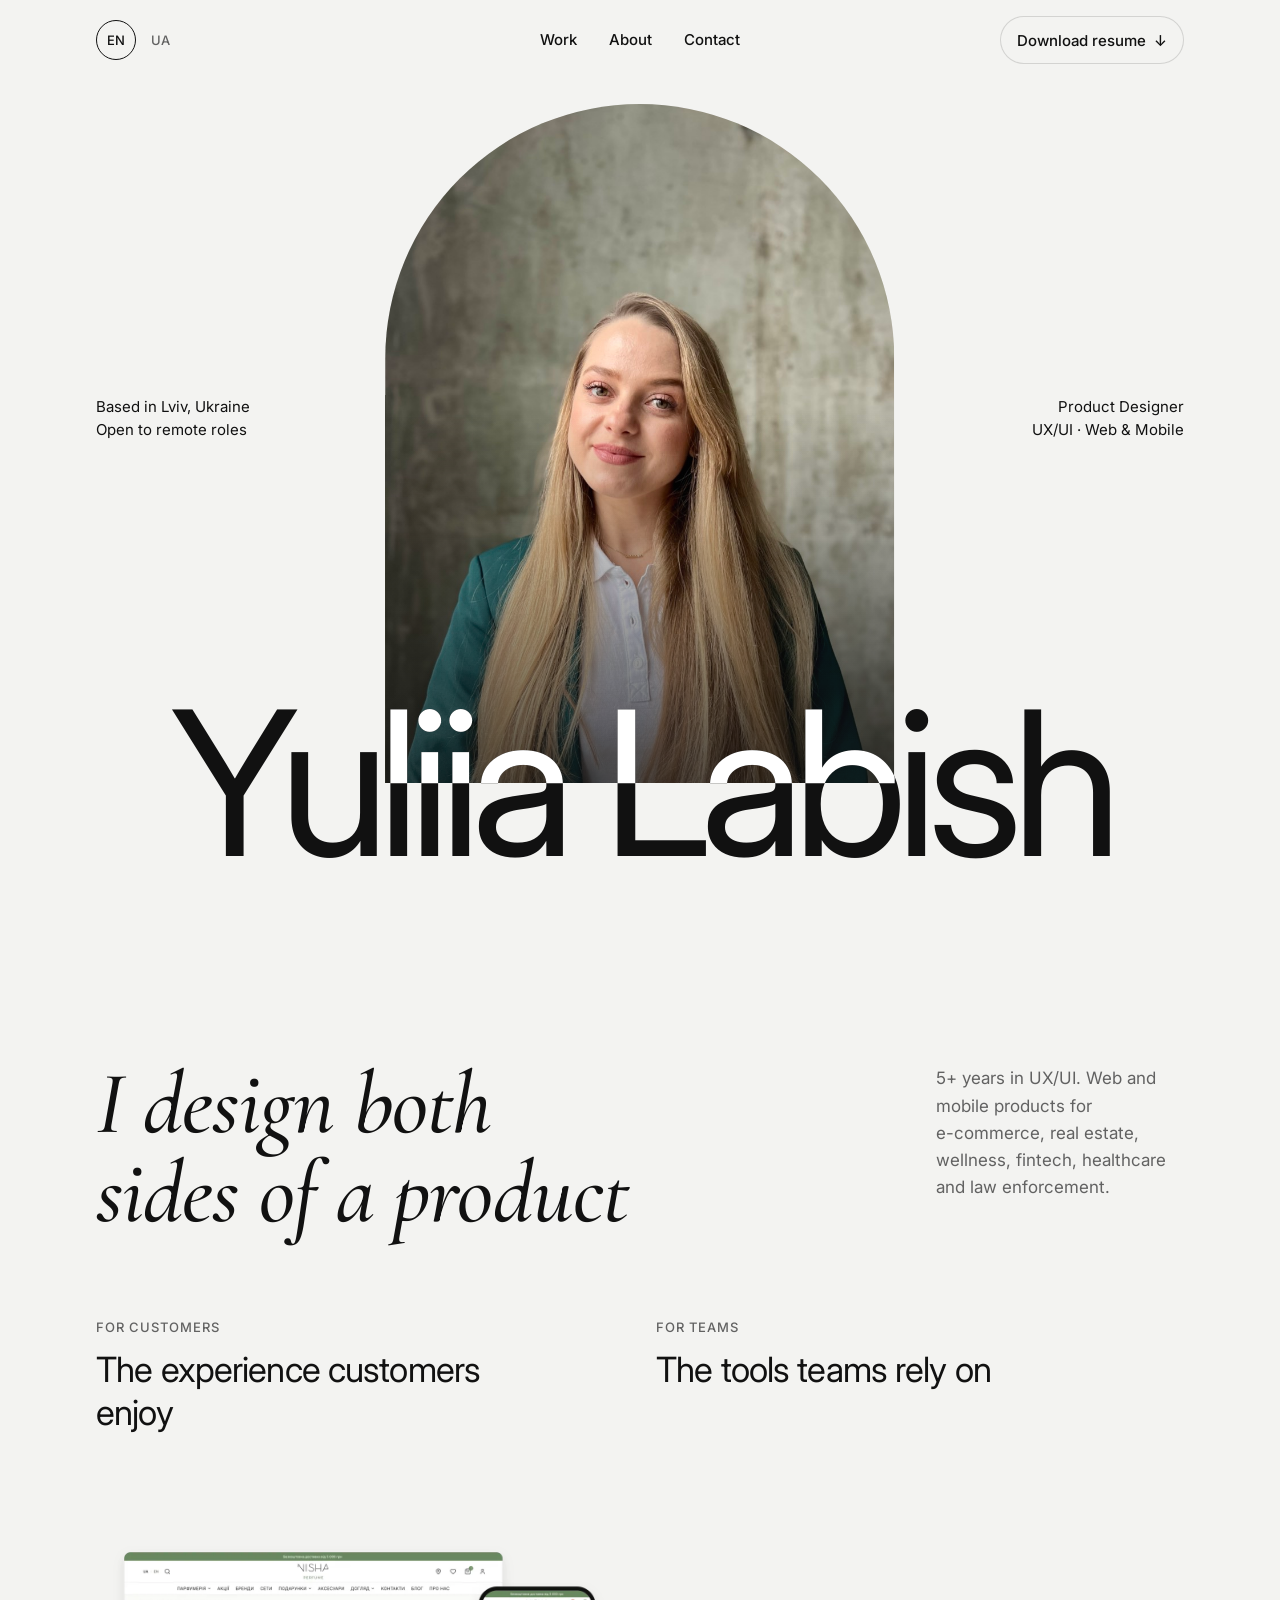
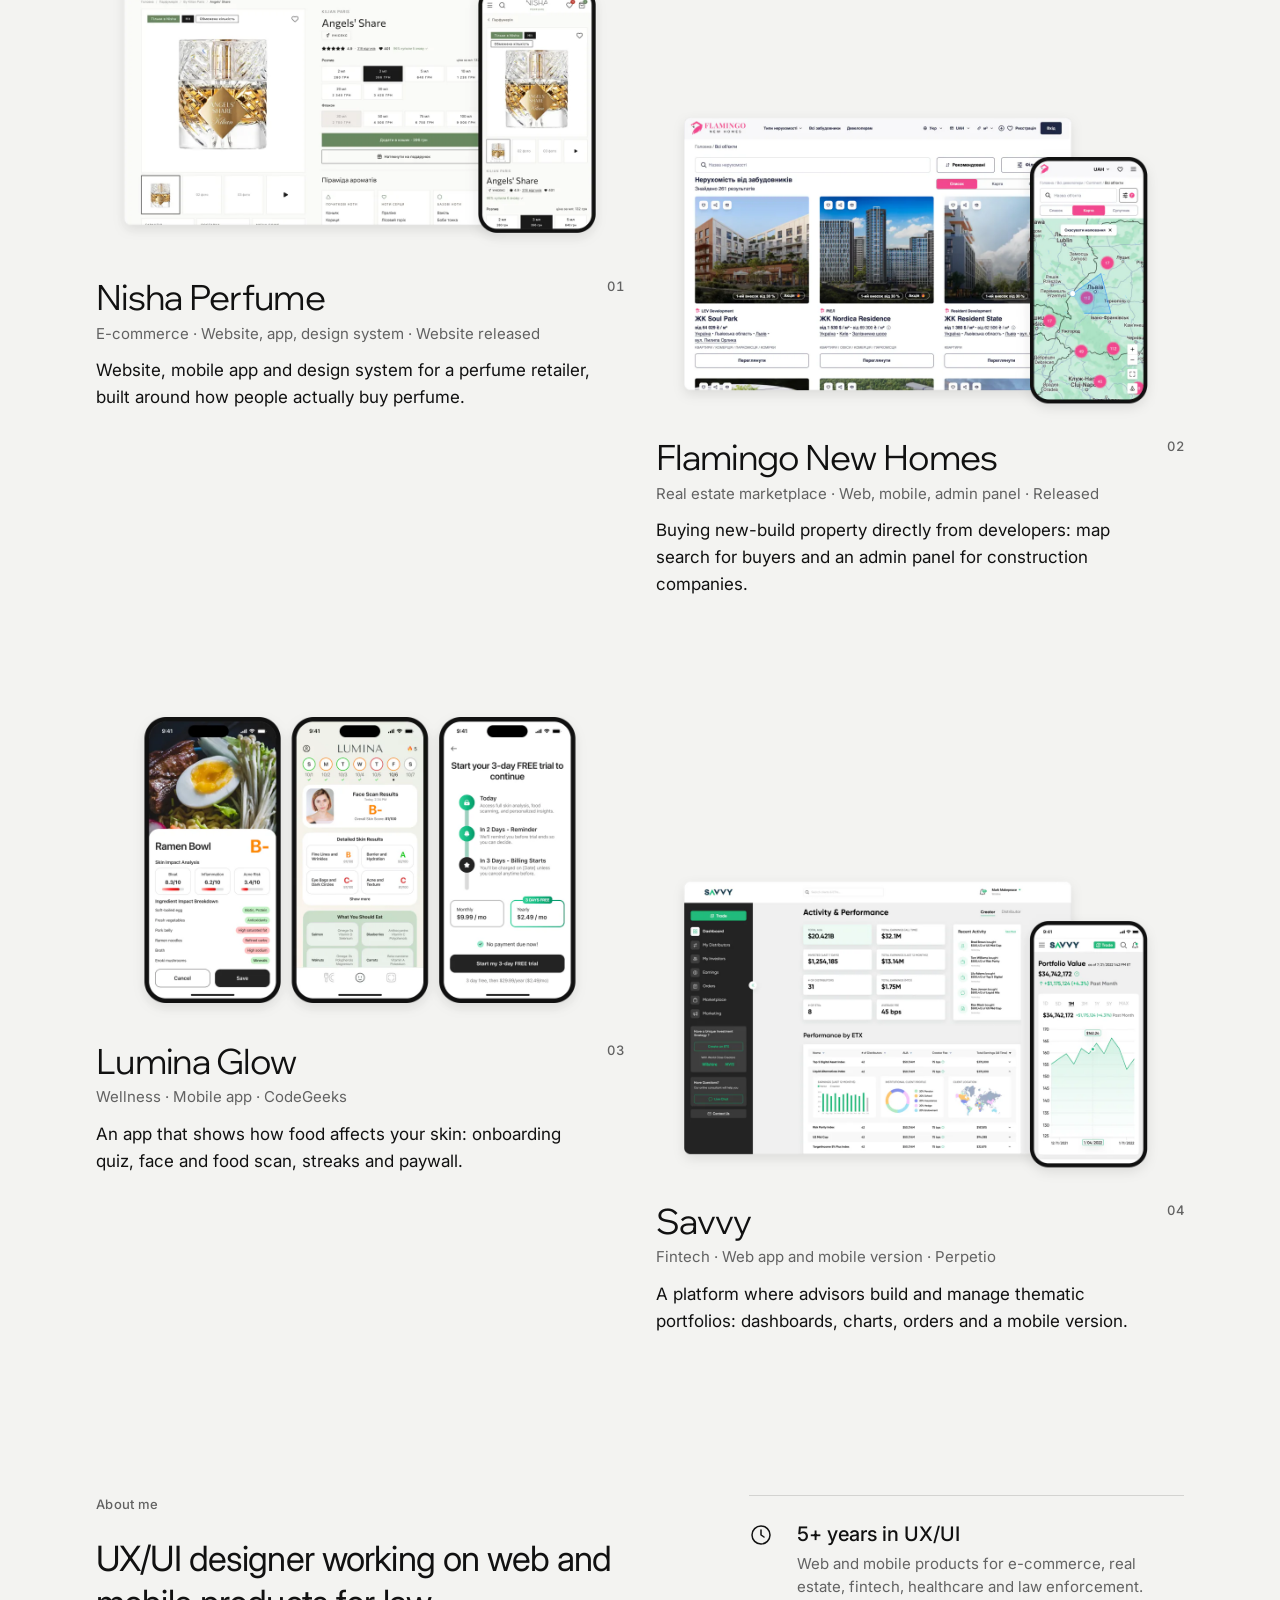
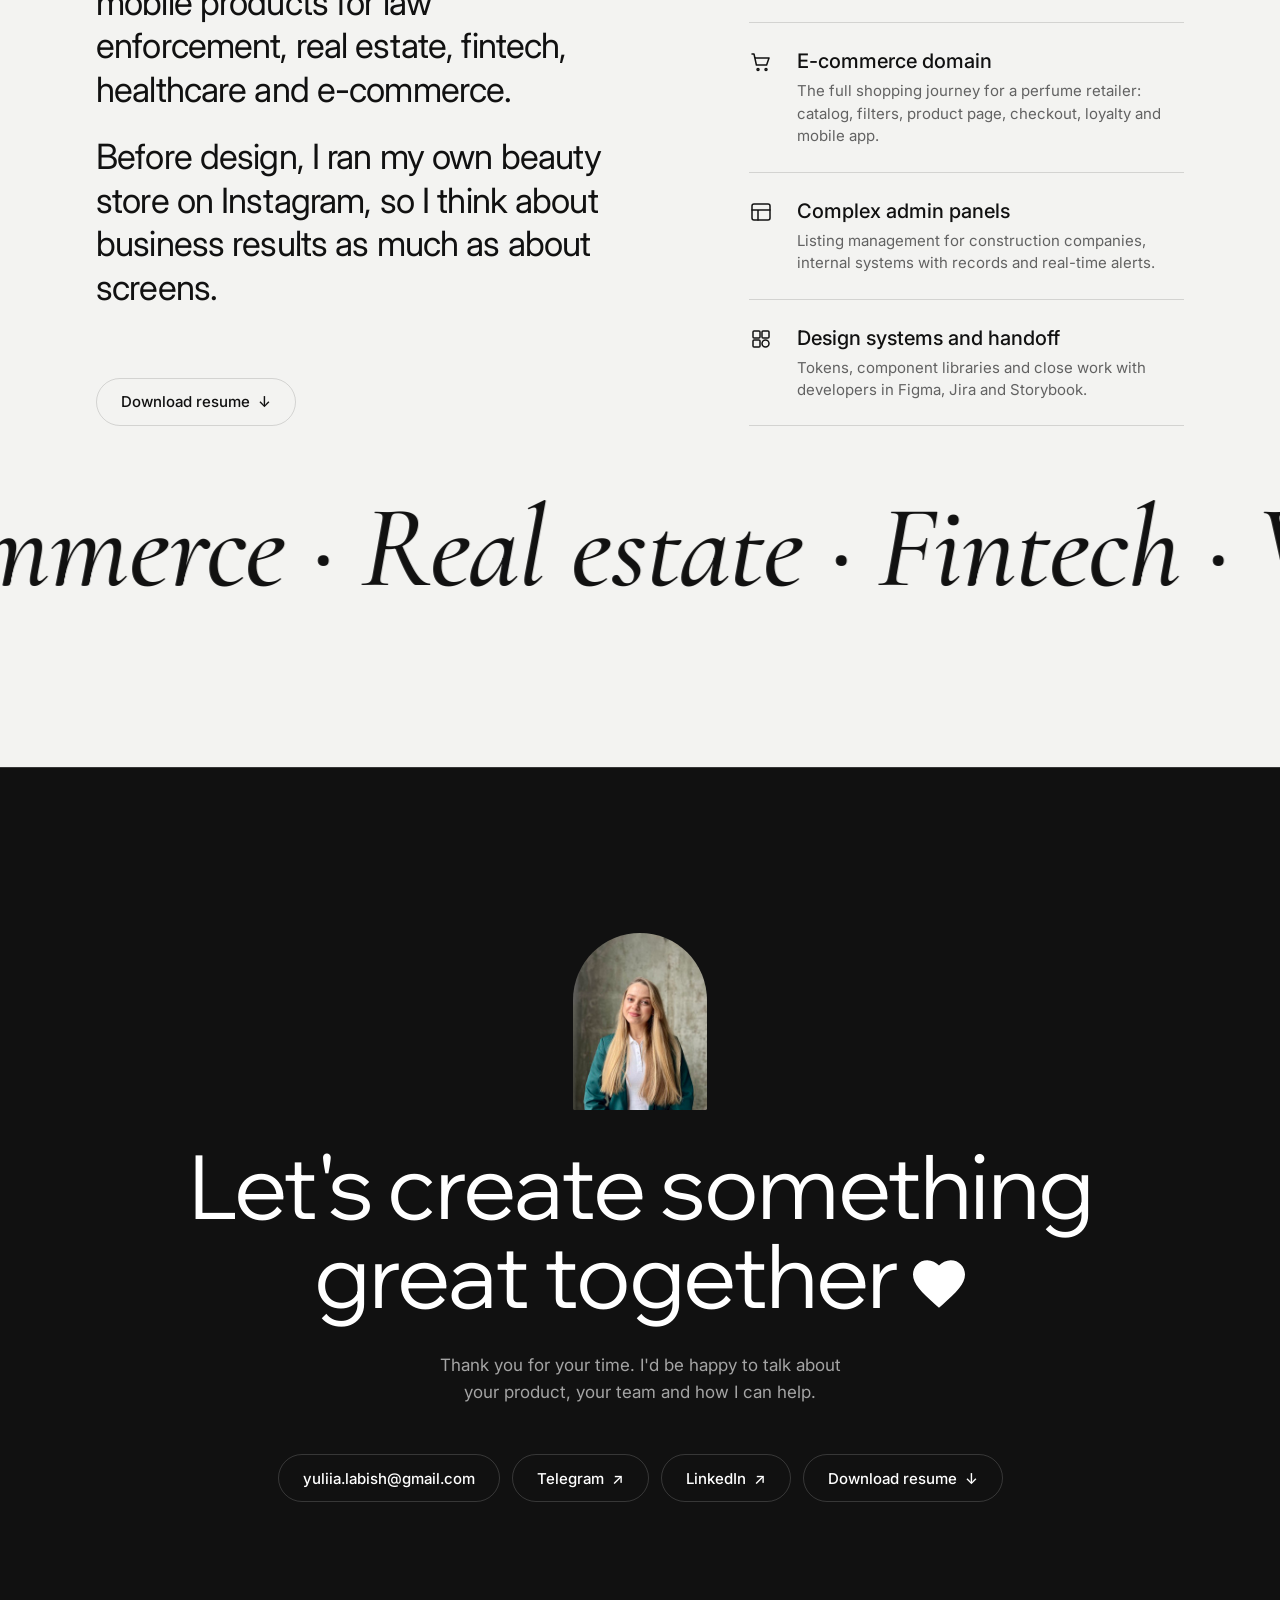
==== index.html @ ba29f900 "Portfolio site: home, four case studies, EN and UA Static HTML, CSS and a little JavaScript. Heading" ====
<!doctype html>
<html lang="en">
<head>
  <meta charset="utf-8">
  <meta name="viewport" content="width=device-width, initial-scale=1">
  <title>Yuliia Labish · Product Designer (UX/UI)</title>
  <meta name="description" content="Yuliia Labish, Product Designer (UX/UI) from Lviv. Web and mobile products: e-commerce, real estate, wellness and fintech.">
  <link rel="canonical" href="https://yuliia-labish.github.io/">
  <link rel="alternate" hreflang="en" href="https://yuliia-labish.github.io/">
  <link rel="alternate" hreflang="uk" href="https://yuliia-labish.github.io/uk/">
  <link rel="alternate" hreflang="x-default" href="https://yuliia-labish.github.io/">
  <script>
    document.documentElement.classList.add('js');
    // the loading screen plays only on the first visit; later pages and language switches open at once
    try { if (sessionStorage.getItem('yl-instant') || sessionStorage.getItem('yl-loaded')) document.documentElement.classList.add('no-curtain'); } catch (e) {}
    // phones: no loading screen at all, the page shows straight away
    if (window.innerWidth < 768) document.documentElement.classList.add('no-curtain');
    // safety net: never leave the loader on screen
    setTimeout(function () {
      var c = document.querySelector('.curtain'); if (c) c.classList.add('is-up');
      document.querySelectorAll('img').forEach(function (i) { if (i.naturalWidth) i.classList.add('is-loaded'); });
    }, 4000);
  </script>
  <link rel="icon" href="assets/img/brand/favicon-32.png" sizes="32x32" type="image/png">
  <link rel="apple-touch-icon" href="assets/img/brand/apple-touch-icon.png">
  <!-- link preview in messengers and LinkedIn: full https:// addresses -->
  <meta property="og:type" content="website">
  <meta property="og:locale" content="en_US">
  <meta property="og:title" content="Yuliia Labish · Product Designer (UX/UI)">
  <meta property="og:description" content="Yuliia Labish, Product Designer (UX/UI) from Lviv. Web and mobile products: e-commerce, real estate, wellness and fintech.">
  <meta property="og:url" content="https://yuliia-labish.github.io/">
  <meta property="og:image" content="https://yuliia-labish.github.io/assets/img/brand/og-image.jpg">
  <meta property="og:image:width" content="1200">
  <meta property="og:image:height" content="630">
  <meta property="og:image:alt" content="Yuliia Labish, Product Designer · UX/UI · Web &amp; Mobile">
  <meta name="twitter:card" content="summary_large_image">
  <link rel="preload" as="image" href="assets/img/photo/yuliia-labish.jpg" fetchpriority="high">
  <link rel="preconnect" href="https://fonts.googleapis.com">
  <link rel="preconnect" href="https://fonts.gstatic.com" crossorigin>
  <link href="https://fonts.googleapis.com/css2?family=Cormorant+Garamond:ital,wght@1,500&family=Inter:wght@400;500;600&family=Wix+Madefor+Display:wght@400&display=swap" rel="stylesheet">
  <link rel="stylesheet" href="assets/css/style.css">
</head>
<body>
  <div class="curtain" aria-hidden="true">
    <div class="curtain__inner"><span>Yuliia Labish</span><span class="curtain__count">0</span></div>
  </div>

  <a class="skip-link" href="#main">Skip to content</a>

  <header class="site-header">
    <div class="container site-header__inner">
      <button class="menu-toggle" type="button" aria-expanded="false" aria-controls="site-nav" data-open="Menu" data-close="Close">
        <span class="menu-toggle__dot" aria-hidden="true"></span><span class="menu-toggle__label">Menu</span>
      </button>
      <nav class="nav" id="site-nav" aria-label="Main">
        <div class="lang" aria-label="Language">
          <span aria-current="true">EN</span>
          <a href="uk/index.html" hreflang="uk" lang="uk" aria-label="Українська версія">UA</a>
        </div>
        <ul class="nav__list">
          <li><a href="#work">Work</a></li>
          <li><a href="#about">About</a></li>
          <li><a href="#contact">Contact</a></li>
        </ul>
      </nav>
      <a class="btn btn--small header-cv" href="assets/files/yuliia-labish-cv-en.pdf" download aria-label="Download resume (PDF)"><span class="header-cv__full">Download resume</span><span class="header-cv__short" aria-hidden="true">CV</span><span class="header-cv__arrow" aria-hidden="true">↓</span></a>
    </div>
  </header>

  <main id="main">
    <section class="hero" aria-labelledby="hero-title">
      <h1 class="visually-hidden" id="hero-title">Yuliia Labish, Product Designer (UX/UI)</h1>

      <div class="hero__photo">
        <img src="assets/img/photo/yuliia-labish.jpg" width="1000" height="1333" alt="Portrait of Yuliia Labish in a green blazer against a concrete wall." fetchpriority="high">
      </div>

      <div class="hero__meta">
        <p class="hero__loc">Based in Lviv, Ukraine<br>Open to remote roles</p>
        <p class="hero__role">Product Designer<br>UX/UI · Web &amp; Mobile</p>
      </div>

      <p class="hero__name" aria-hidden="true"><span>Yuliia</span> <span>Labish</span><span class="hero__name-light"><span>Yuliia</span> <span>Labish</span></span></p>
    </section>

    <section class="statement" aria-labelledby="statement-title" data-apart>
      <div class="container">
        <div class="grid statement__top">
          <h2 class="statement__title" id="statement-title">I design both sides of a product</h2>
          <p class="statement__side">5+ years in UX/UI. Web and mobile products for <span class="nowrap">e-commerce</span>, real estate, wellness, fintech, healthcare and law enforcement.</p>
        </div>
        <div class="grid statement__pair">
          <div class="statement__half statement__half--l"><p class="statement__tag">For customers</p><p class="statement__phrase">The experience customers enjoy</p></div>
          <div class="statement__half statement__half--r"><p class="statement__tag">For teams</p><p class="statement__phrase">The tools teams rely on</p></div>
        </div>
      </div>
    </section>

    <section class="work" id="work" aria-labelledby="work-title">
      <div class="container">
        <h2 class="visually-hidden" id="work-title">Selected work</h2>

        <ul class="cards">
          <li class="card">
            <div class="card__media reveal-img">
              <picture><source media="(max-width: 767px)" srcset="assets/img/cases/nisha-perfume-m.webp 1200w, assets/img/cases/nisha-perfume-m-2x.webp 2400w" sizes="100vw" width="1200" height="1000"><img src="assets/img/cases/nisha-perfume.webp" srcset="assets/img/cases/nisha-perfume.webp 1200w, assets/img/cases/nisha-perfume-2x.webp 2400w" sizes="(min-width: 768px) 50vw, 100vw" width="1200" height="750" alt="Nisha Perfume product page for Angels' Share on desktop and mobile: volume options from 2 ml, rating and add-to-cart." loading="lazy"></picture>
            </div>
            <div class="card__body reveal-up">
              <h3 class="card__title"><a href="cases/nisha-perfume.html">Nisha Perfume</a></h3>
              <span class="card__index" aria-hidden="true">01</span>
              <p class="card__type"><span class="nowrap">E-commerce</span> · Website, app, design system · Website released</p>
              <p class="card__text">Website, mobile app and design system for a perfume retailer, built around how people actually buy perfume.</p>
            </div>
          </li>

          <li class="card">
            <div class="card__media reveal-img">
              <picture><source media="(max-width: 767px)" srcset="assets/img/cases/flamingo-new-homes-m.webp 1200w, assets/img/cases/flamingo-new-homes-m-2x.webp 2400w" sizes="100vw" width="1200" height="1000"><img src="assets/img/cases/flamingo-new-homes.webp" srcset="assets/img/cases/flamingo-new-homes.webp 1200w, assets/img/cases/flamingo-new-homes-2x.webp 2400w" sizes="(min-width: 768px) 50vw, 100vw" width="1200" height="750" alt="Flamingo New Homes on desktop and mobile: the live catalog with complexes Soul Park, Nordica Residence and Resident State, and a map on a phone with a search area drawn around Lviv." loading="lazy"></picture>
            </div>
            <div class="card__body reveal-up">
              <h3 class="card__title"><a href="cases/flamingo-new-homes.html">Flamingo New Homes</a></h3>
              <span class="card__index" aria-hidden="true">02</span>
              <p class="card__type">Real estate marketplace · Web, mobile, admin panel · Released</p>
              <p class="card__text">Buying new-build property directly from developers: map search for buyers and an admin panel for construction companies.</p>
            </div>
          </li>

          <li class="card">
            <div class="card__media reveal-img">
              <picture><source media="(max-width: 767px)" srcset="assets/img/cases/lumina-glow-m.webp 1200w, assets/img/cases/lumina-glow-m-2x.webp 2400w" sizes="100vw" width="1200" height="1000"><img src="assets/img/cases/lumina-glow.webp" srcset="assets/img/cases/lumina-glow.webp 1200w, assets/img/cases/lumina-glow-2x.webp 2400w" sizes="(min-width: 768px) 50vw, 100vw" width="1200" height="750" alt="Lumina Glow on three phones: a ramen bowl scan with a B- grade, the skin dashboard with face scan results, and the 3-day free trial paywall." loading="lazy"></picture>
            </div>
            <div class="card__body reveal-up">
              <h3 class="card__title"><a href="cases/lumina-glow.html">Lumina Glow</a></h3>
              <span class="card__index" aria-hidden="true">03</span>
              <p class="card__type">Wellness · Mobile app · CodeGeeks</p>
              <p class="card__text">An app that shows how food affects your skin: onboarding quiz, face and food scan, streaks and paywall.</p>
            </div>
          </li>

          <li class="card">
            <div class="card__media reveal-img">
              <picture><source media="(max-width: 767px)" srcset="assets/img/cases/savvy-m.webp 1200w, assets/img/cases/savvy-m-2x.webp 2400w" sizes="100vw" width="1200" height="1000"><img src="assets/img/cases/savvy.webp" srcset="assets/img/cases/savvy.webp 1200w, assets/img/cases/savvy-2x.webp 2400w" sizes="(min-width: 768px) 50vw, 100vw" width="1200" height="750" alt="Savvy on a desktop screen and a phone: the creator dashboard with earnings, recent trades and performance by ETX, and a mobile dashboard." loading="lazy"></picture>
            </div>
            <div class="card__body reveal-up">
              <h3 class="card__title"><a href="cases/savvy.html">Savvy</a></h3>
              <span class="card__index" aria-hidden="true">04</span>
              <p class="card__type">Fintech · Web app and mobile version · Perpetio</p>
              <p class="card__text">A platform where advisors build and manage thematic portfolios: dashboards, charts, orders and a mobile version.</p>
            </div>
          </li>
        </ul>
      </div>
    </section>

    <section class="about" id="about" aria-labelledby="about-title">
      <div class="container grid about__grid">
        <div class="about__intro reveal-up">
          <h2 class="label" id="about-title">About me</h2>
          <div class="about__text">
            <p class="about__lead">UX/UI designer working on web and mobile products for law enforcement, real estate, fintech, healthcare and <span class="nowrap">e-commerce</span>.</p>
            <p class="about__lead">Before design, I ran my own beauty store on Instagram, so I think about business results as much as about screens.</p>
          </div>
          <div class="about__actions"><a class="btn" href="assets/files/yuliia-labish-cv-en.pdf" download>Download resume<span aria-hidden="true">↓</span></a></div>
        </div>
        <ul class="strengths" data-list>
          <li><strong>5+ years in UX/UI</strong><span>Web and mobile products for <span class="nowrap">e-commerce</span>, real estate, fintech, healthcare and law enforcement.</span></li>
          <li><strong><span class="nowrap">E-commerce</span> domain</strong><span>The full shopping journey for a perfume retailer: catalog, filters, product page, checkout, loyalty and mobile app.</span></li>
          <li><strong>Complex admin panels</strong><span>Listing management for construction companies, internal systems with records and real-time alerts.</span></li>
          <li><strong>Design systems and handoff</strong><span>Tokens, component libraries and close work with developers in Figma, Jira and Storybook.</span></li>
        </ul>
      </div>
    </section>

    <div class="ticker" aria-hidden="true">
      <div class="marquee" data-marquee="0.8">
        <span class="marquee__item">E-commerce · Real estate · Fintech · Wellness · Healthcare · Law enforcement · Social apps ·</span>
      </div>
    </div>
  </main>

  <footer class="site-footer" id="contact">
    <div class="container">
      <div class="footer__head">
        <img class="footer__avatar" src="assets/img/photo/yuliia-labish-avatar.jpg" width="144" height="192" alt="" loading="lazy">
        <h2 class="footer__title">Let's create something <span class="footer__pair">great <span class="nowrap">together <span class="footer__heart" aria-hidden="true"></span></span></span></h2>
      </div>
      <p class="footer__note">Thank you for your time. I'd be happy to talk about your product, your team and how I can help.</p>
      <ul class="contacts">
        <li><a class="btn btn--dark" href="mailto:yuliia.labish@gmail.com">yuliia.labish@gmail.com</a></li>
        <li><a class="btn btn--dark" href="https://t.me/yulia_labish" target="_blank" rel="noopener">Telegram<span aria-hidden="true">↗</span></a></li>
        <li><a class="btn btn--dark" href="https://www.linkedin.com/in/yuliia-labish" target="_blank" rel="noopener">LinkedIn<span aria-hidden="true">↗</span></a></li>
        <li><a class="btn btn--dark" href="assets/files/yuliia-labish-cv-en.pdf" download>Download resume<span aria-hidden="true">↓</span></a></li>
      </ul>
    </div>
  </footer>

  <a class="float-cta" href="#contact">Get in touch</a>
  <div class="cursor" aria-hidden="true">View</div>

  <script src="assets/js/main.js" defer></script>
</body>
</html>
---- assets/css/style.css ----
/* ==========================================================
   Yuliia Labish — portfolio
   Every value comes from the tokens below (see design-system.md).
   Mobile first. Breakpoints: 768px (tablet), 1100px (desktop).
   Motion is progressive: without JS or with reduced motion
   everything is visible and static.
   ========================================================== */

:root {
  /* color */
  --bg: #f3f3f1;
  --surface: #e9e8e4;
  --text: #111111;
  --text-muted: #626262;
  --accent: #000000;
  --accent-contrast: #ffffff;
  --line: rgba(17, 17, 17, 0.14);
  --dark: #111111; /* the same black as the text: two blacks in the palette, #000 accent and #111 */
  --dark-muted: rgba(255, 255, 255, 0.62);
  --dark-line: rgba(255, 255, 255, 0.16);
  /* soft iridescent colors for the one-time shimmer on the footer headline only */
  --iris-pink: #ff7ab3;
  --iris-violet: #a17dff;
  --iris-blue: #66b8ff;
  --iris-mint: #62ecc2;
  --iris-sun: #ffd96b;

  /* spacing, 8 pt scale */
  --space-1: 4px;
  --space-2: 8px;
  --space-3: 12px;
  --space-4: 16px;
  --space-5: 24px;
  --space-6: 32px;
  --space-7: 48px;
  --space-8: 64px;
  --space-9: 96px;
  --space-10: 128px;
  --space-11: 160px;

  /* grid */
  --cols: 4;
  --margin: 20px;            /* the one exception to the 8 pt scale */
  --gutter: var(--space-4);
  --page-max: 1440px;
  --section: var(--space-9);

  /* type: Inter; fluid sizes interpolate between 375px and 1440px */
  --font: 'Inter', system-ui, -apple-system, 'Segoe UI', sans-serif;
  --font-accent: 'Cormorant Garamond', Georgia, serif; /* italic accent: the intro headline and the running line */
  --font-heading: 'Wix Madefor Display', var(--font); /* headings: even Latin and Cyrillic in one style; text stays Inter */
  --heading-weight: 400;
  --heading-tracking: -0.02em;
  --name-weight: 400;           /* the big name in the intro is set in Inter in both languages, like a logo */
  --name-tracking: -0.055em;
  --text-display: min(calc((100vw - var(--margin) * 2) / 5.4), 318px); /* "Yuliia Labish" in Inter is about 5.3em wide: the name fills the width between the margins */
  --text-display-stack: 31.8vw; /* the name on two lines on phones */
  --text-h1: clamp(48px, 31.1px + 4.507vw, 96px);
  --text-ticker: clamp(56px, 30.65px + 6.761vw, 128px);
  --text-h2: clamp(32px, 20.73px + 3.005vw, 64px);
  --text-h3: clamp(28px, 25.18px + 0.751vw, 36px);
  --text-h4: 24px;
  --text-body-l: 20px;
  --text-body: 17px;
  --text-small: 15px;
  --text-caption: 13px;

  /* sizes */
  --size-control: 40px;
  --size-tap: 48px;
  --size-cursor: 96px;
  --size-photo: 640px;
  --photo-share: 40vw;  /* the intro photo's share of the screen width from 768 px (44vw on desktop) */
  --header-h: calc(var(--size-tap) + var(--space-4) * 2);

  /* shape */
  --border: 1px;
  --focus: 2px;
  --radius-s: 4px;
  --radius-m: 24px;
  --radius-pill: 999px;
  --radius-round: 50%;
  --shadow-float: 0 var(--space-3) var(--space-6) rgba(0, 0, 0, 0.22);

  /* motion */
  --dur-fast: 200ms;
  --dur-base: 400ms;
  --dur-slow: 800ms;
  --dur-slower: 1200ms;
  --dur-loop: 6000ms;
  --stagger: 60ms;
  --ease: cubic-bezier(0.76, 0, 0.24, 1);
  --ease-out: cubic-bezier(0.22, 1, 0.36, 1);
}

@media (min-width: 768px) {
  :root {
    --cols: 8;
    --margin: var(--space-7);
    --gutter: var(--space-5);
    --section: var(--space-10);
  }
}
@media (min-width: 1100px) {
  :root {
    --cols: 12;
    --margin: var(--space-9);
    --gutter: var(--space-6);
    --photo-share: 44vw;
    --section: var(--space-11);
  }
}

/* ---------- Base ---------- */

*, *::before, *::after { box-sizing: border-box; }

html { -webkit-text-size-adjust: 100%; }
/* menu links like "Contacts" glide to their section */
@media (prefers-reduced-motion: no-preference) {
  html { scroll-behavior: smooth; }
}

body {
  margin: 0;
  background: var(--bg);
  color: var(--text);
  font-family: var(--font);
  font-size: var(--text-body);
  line-height: 1.6;
  -webkit-font-smoothing: antialiased;
  overflow-x: hidden;
}

img { display: block; max-width: 100%; height: auto; }
/* images stay invisible until loaded (main.js adds .is-loaded); the gray surface shows meanwhile */
.js img { opacity: 0; transition: opacity var(--dur-base) ease; }
.js img.is-loaded { opacity: 1; }
a { color: inherit; }
h1, h2, h3, p { margin: 0; }
h1, h2, h3 { font-weight: 500; }
/* headings in Wix Madefor Display; the small caption headings (.label) and the italic intro line keep their own fonts */
:is(h1, h2, h3):not(.label, .statement__title), .nav__list a, .next-card__name {
  font-family: var(--font-heading);
  font-weight: var(--heading-weight);
  letter-spacing: var(--heading-tracking);
}
/* the big name in the intro is a logo: Inter in both languages */
.hero__name {
  font-family: var(--font);
  font-weight: var(--name-weight);
  letter-spacing: var(--name-tracking);
}

:focus-visible {
  outline: var(--focus) solid var(--accent);
  outline-offset: var(--space-1);
  border-radius: var(--radius-s);
}

.container {
  width: 100%;
  max-width: var(--page-max);
  margin: 0 auto;
  padding: 0 var(--margin);
}

/* 4 / 8 / 12 column grid */
.grid {
  display: grid;
  grid-template-columns: repeat(var(--cols), minmax(0, 1fr));
  column-gap: var(--gutter);
}
.grid > * { grid-column: 1 / -1; }

/* hyphenated terms (e-commerce) never break at the hyphen */
.nowrap { white-space: nowrap; }

.visually-hidden {
  position: absolute !important;
  width: 1px; height: 1px;
  overflow: hidden;
  clip: rect(0 0 0 0);
  white-space: nowrap;
}

.skip-link {
  position: fixed;
  left: var(--margin);
  top: calc(var(--space-9) * -1);
  z-index: 200;
  padding: var(--space-3) var(--space-5);
  background: var(--accent);
  color: var(--accent-contrast);
  border-radius: var(--radius-pill);
  text-decoration: none;
}
.skip-link:focus { top: var(--space-3); }

.label {
  font-size: var(--text-caption);
  line-height: 1.4;
  letter-spacing: 0.02em;
  font-weight: 500;
  color: var(--text-muted);
}

/* ---------- Loader + page curtain ---------- */

.curtain {
  position: fixed;
  inset: 0;
  z-index: 150;
  display: none;
  align-items: center;
  justify-content: center;
  background: var(--dark);
  color: var(--accent-contrast);
  pointer-events: none;
}
/* curved bottom edge while it slides away */
.curtain::after {
  content: "";
  position: absolute;
  left: -10%;
  right: -10%;
  top: 100%;
  height: 22vh;
  background: var(--dark);
  border-radius: 0 0 var(--radius-round) var(--radius-round);
}
.js .curtain { display: flex; }
.curtain.is-up { transform: translateY(-122%); transition: transform var(--dur-slow) var(--ease); }
.curtain.is-skip,
.no-curtain .curtain { display: none; }

/* thin loading bar: shows only when the next page is slow to open */
.load-bar {
  position: fixed;
  top: 0;
  left: 0;
  right: 0;
  z-index: 160;
  height: calc(var(--border) * 2);
  overflow: hidden;
  opacity: 0;
  pointer-events: none;
  transition: opacity var(--dur-fast) ease;
}
.load-bar::before {
  content: "";
  position: absolute;
  inset: 0;
  width: 40%;
  background: var(--accent);
  transform: translateX(-100%);
}
.load-bar.is-on { opacity: 1; }
.load-bar.is-on::before { animation: load-bar calc(var(--dur-slower) * 1) var(--ease) infinite; }
@keyframes load-bar {
  from { transform: translateX(-100%); }
  to { transform: translateX(250%); }
}
@media (prefers-reduced-motion: reduce) {
  .load-bar::before { width: 100%; transform: none; opacity: 0.4; }
}

.curtain__inner {
  display: flex;
  align-items: baseline;
  gap: var(--space-4);
  font-size: var(--text-h3);
  font-weight: 500;
  letter-spacing: -0.025em;
}
.curtain__count {
  min-width: 3ch;
  font-variant-numeric: tabular-nums;
  color: var(--dark-muted);
}

/* ---------- Buttons ---------- */

.btn {
  position: relative;
  display: inline-flex;
  align-items: center;
  justify-content: center;
  gap: var(--space-2);
  min-height: var(--size-tap);
  padding: 0 var(--space-5);
  border: var(--border) solid var(--line);
  border-radius: var(--radius-pill);
  font: inherit;
  font-size: var(--text-small);
  font-weight: 500;
  line-height: 1;
  text-decoration: none;
  white-space: nowrap;
  overflow: hidden;
  isolation: isolate;
  transition: color var(--dur-base) var(--ease), border-color var(--dur-base) var(--ease);
}
.btn::before {
  content: "";
  position: absolute;
  inset: 0;
  z-index: -1;
  border-radius: var(--radius-pill);
  background: var(--accent);
  transform: translateY(101%);
  transition: transform var(--dur-base) var(--ease);
}
.btn:hover { color: var(--accent-contrast); border-color: var(--accent); }
.btn:hover::before { transform: translateY(0); }
.btn--small { padding: 0 var(--space-4); }
.btn--dark { border-color: var(--dark-line); color: var(--accent-contrast); }
.btn--dark::before { background: var(--accent-contrast); }
.btn--dark:hover { color: var(--accent); border-color: var(--accent-contrast); }

/* ---------- Header ---------- */

.site-header {
  position: absolute;
  top: 0; left: 0; right: 0;
  z-index: 60;
}
.site-header__inner {
  display: flex;
  align-items: center;
  gap: var(--space-2);
  min-height: var(--header-h);
}
/* resume CTA on the left; the name lives in the hero and the footer */
.header-cv { position: relative; z-index: 120; order: -1; margin-right: auto; background: var(--bg); }
.header-cv__short { display: none; }

.menu-toggle {
  position: relative;
  z-index: 120;
  order: 3;
  display: inline-flex;
  align-items: center;
  gap: var(--space-2);
  min-height: var(--size-tap);
  padding: 0 var(--space-5);
  border: 0;
  border-radius: var(--radius-pill);
  background: var(--accent);
  color: var(--accent-contrast);
  font: inherit;
  font-size: var(--text-small);
  font-weight: 500;
  line-height: 1;
  cursor: pointer;
}
.menu-toggle__dot {
  width: var(--space-2);
  height: var(--space-2);
  border-radius: var(--radius-round);
  background: currentColor;
  transition: transform var(--dur-base) var(--ease);
}
.menu-toggle[aria-expanded="true"] { background: var(--accent-contrast); color: var(--accent); }
.menu-toggle[aria-expanded="true"] .menu-toggle__dot { transform: scale(1.5); }

/* phone: full-screen dark menu */
.nav {
  position: fixed;
  inset: 0;
  z-index: 110;
  display: flex;
  flex-direction: column;
  justify-content: space-between;
  padding: var(--space-10) var(--margin) var(--space-7);
  background: var(--dark);
  color: var(--accent-contrast);
  visibility: hidden;
  clip-path: circle(0% at calc(100% - var(--space-8)) calc(var(--header-h) / 2));
  transition: clip-path var(--dur-slow) var(--ease), visibility 0s var(--dur-slow);
}
.nav.is-open {
  visibility: visible;
  clip-path: circle(150% at calc(100% - var(--space-8)) calc(var(--header-h) / 2));
  transition: clip-path var(--dur-slow) var(--ease);
}
/* phone menu: big links with room between them, so a finger hits the right one */
.nav__list { display: flex; flex-direction: column; gap: var(--space-4); list-style: none; margin: 0; padding: 0; }
.nav__list li { overflow: hidden; }
.nav__list a {
  display: block;
  padding: var(--space-2) 0;
  font-size: var(--text-h1);
  line-height: 1;
  text-decoration: none;
  transform: translateY(110%);
  transition: transform var(--dur-slow) var(--ease-out);
}
.nav.is-open .nav__list a { transform: none; }
.nav.is-open .nav__list li:nth-child(2) a { transition-delay: var(--stagger); }
.nav.is-open .nav__list li:nth-child(3) a { transition-delay: calc(var(--stagger) * 2); }
.nav.is-open .nav__list li:nth-child(4) a { transition-delay: calc(var(--stagger) * 3); }
.nav :focus-visible { outline-color: var(--accent-contrast); }

/* in the phone menu the languages sit at the bottom */
.lang { order: 2; display: flex; gap: var(--space-1); font-size: var(--text-small); font-weight: 500; }
.lang a, .lang span {
  display: inline-flex;
  align-items: center;
  justify-content: center;
  min-width: var(--size-tap);
  min-height: var(--size-tap);
  border-radius: var(--radius-pill);
  text-decoration: none;
}
.lang span { border: var(--border) solid currentColor; }
/* the inactive language is a palette gray, not a see-through tint (WCAG AA contrast) */
.lang a { color: var(--dark-muted); transition: color var(--dur-fast) ease; }
.lang a:hover { color: inherit; }

/* desktop: languages left, menu on the page's center axis, resume right.
   Equal 1fr side columns keep the menu centered whatever the side widths.
   Phones and tablets keep the Menu button: the Ukrainian links don't fit there. */
@media (min-width: 1100px) {
  .site-header__inner {
    display: grid;
    grid-template-columns: 1fr auto 1fr;
    align-items: center;
  }
  .menu-toggle { display: none; }
  .header-cv { grid-column: 3; grid-row: 1; justify-self: end; margin: 0; }
  .nav {
    position: static;
    grid-column: 1 / -1;
    grid-row: 1;
    display: grid;
    grid-template-columns: 1fr auto 1fr;
    align-items: center;
    padding: 0;
    background: none;
    color: inherit;
    visibility: visible;
    clip-path: none;
    transition: none;
  }
  .nav__list { grid-column: 2; flex-direction: row; gap: var(--space-6); }
  .nav__list li { overflow: visible; }
  .nav__list a {
    position: relative;
    display: inline-flex;
    align-items: center;
    min-height: var(--size-tap);
    padding: 0;
    font-family: var(--font); /* same as the "Download resume" button: Inter 500 */
    font-size: var(--text-small);
    font-weight: 500;
    line-height: 1.5;
    letter-spacing: 0;
    transform: none;
    transition: none;
  }
  /* dot under the hovered link */
  .nav__list a::after {
    content: "";
    position: absolute;
    left: 50%;
    bottom: var(--space-1);
    width: var(--space-1);
    height: var(--space-1);
    border-radius: var(--radius-round);
    background: currentColor;
    transform: translateX(-50%) scale(0);
    transition: transform var(--dur-base) var(--ease);
  }
  .nav__list a:hover::after, .nav__list a[aria-current="page"]::after { transform: translateX(-50%) scale(1.5); }
  .nav :focus-visible { outline-color: var(--accent); }
  .lang { grid-column: 1; grid-row: 1; justify-self: start; order: 0; font-size: var(--text-caption); }
  .lang a, .lang span { min-width: var(--size-control); min-height: var(--size-control); }
  .lang a { color: var(--text-muted); }
}

/* ---------- Hero ---------- */

/* phone: photo across the content width, the name overlapping its bottom, then location and role */
.hero {
  /* the bottom edge of the photo cuts the name at half the height of the capitals:
     the top half of the letters over the photo is white, the bottom half black.
     Inter: ascent 0.969em, descent 0.242em, capitals 0.727em → with line-height L the baseline is
     (L + 0.727) / 2 from the top of the line; half the capitals is 0.364em above it */
  --name-baseline-stack: calc(var(--text-display-stack) * 0.43);  /* L = 0.86, phones: from the top of the first line */
  --name-below-baseline: calc(var(--text-display) * 0.46);        /* L = 0.92, desktop: from the bottom of the line */
  position: relative;
  display: flex;
  flex-direction: column;
  justify-content: flex-end;
  padding: var(--space-9) 0 var(--space-5);
  overflow: hidden;
}

/* phones: the arch shrinks with the screen height, so buttons, photo, name and the
   "Based in" row always fit one screen. Height left for the photo = screen − top padding
   − meta row (gap + two lines) − bottom padding − the part of the name below the photo
   (two lines × 0.86 minus the 0.43em of the first line that overlaps the photo ≈ 1.29em); width = height × 3/4 */
.hero__photo {
  position: relative;
  width: min(
    100% - var(--margin) * 2,
    var(--size-photo),
    (100vh - var(--space-9) - var(--space-5) * 2 - var(--text-small) * 3 - var(--text-display-stack) * 1.29) * 0.75
  );
  width: min(
    100% - var(--margin) * 2,
    var(--size-photo),
    (100svh - var(--space-9) - var(--space-5) * 2 - var(--text-small) * 3 - var(--text-display-stack) * 1.29) * 0.75
  );
  margin: 0 auto;
  aspect-ratio: 3 / 4;
  overflow: hidden;
  border-radius: var(--radius-pill) var(--radius-pill) 0 0; /* arch with a straight bottom: the name changes colour along a crisp line */
  background: var(--surface);
}
/* a soft shade at the bottom of the arch, where the white letters of the name sit */
.hero__photo::after {
  content: "";
  position: absolute;
  inset: 0;
  background: linear-gradient(to bottom, transparent 45%, color-mix(in srgb, var(--dark) 72%, transparent));
  pointer-events: none;
}
.hero__photo img {
  width: 100%;
  height: 112%;
  object-fit: cover;
  object-position: 50% 30%;
  will-change: transform;
}

.hero__name {
  position: relative;
  z-index: 1;
  order: 2;
  margin-top: calc(var(--name-baseline-stack) * -1); /* the photo edge runs through the middle of the first name */
  padding: 0 var(--margin);
  font-size: var(--text-display-stack);
  line-height: 0.86;
  text-align: center;
  white-space: nowrap;
  user-select: none;
}
/* phones: first and last name on their own lines, so the name can be much bigger and still fit */
.hero__name span { display: block; }
/* two-tone name: a white copy sits exactly on top and is cut to the arch of the photo (main.js sets the clip),
   so letters are white over the photo and black over the page */
.hero__name .hero__name-light {
  position: absolute;
  inset: 0;
  padding: inherit;
  color: var(--accent-contrast);
  clip-path: inset(100%);
  pointer-events: none;
}

/* location (left) and role (right): same style, bottoms on one line */
.hero__meta {
  position: relative;
  z-index: 2;
  order: 3;
  display: flex;
  justify-content: space-between;
  align-items: flex-end;
  gap: var(--space-4);
  margin-top: var(--space-5);
  padding: 0 var(--margin);
}
/* phones: caption size, so both two-line captions fit side by side even on 360 px screens */
.hero__loc,
.hero__role { font-size: var(--text-caption); line-height: 1.5; }
.hero__role { text-align: right; }

@media (min-width: 768px) {
  .hero { min-height: 100svh; }
  .hero__photo {
    position: absolute;
    left: 50%;
    bottom: calc(var(--space-5) + var(--name-below-baseline)); /* the photo edge runs through the middle of the name */
    /* fits between the header and its own bottom edge, which now sits higher, in the middle of the name */
    width: min(var(--photo-share), var(--size-photo), calc((100svh - var(--header-h) - var(--space-5) * 2 - var(--name-below-baseline)) * 0.75));
    min-height: 0; /* keep the 3:4 arch: without it the taller parallax image stretches the frame */
    margin: 0;
    transform: translateX(-50%);
  }
  .hero__meta { position: absolute; left: 0; right: 0; top: 44%; margin: 0; }
  .hero__loc, .hero__role { font-size: var(--text-small); }
  .hero__name { margin-top: 0; font-size: var(--text-display); line-height: 0.92; }
  .hero__name span { display: inline; }
}

/* ---------- Running line ---------- */

.marquee {
  position: relative;
  z-index: 1;
  display: flex;
  width: max-content;
  white-space: nowrap;
  pointer-events: none;
  user-select: none;
  will-change: transform;
}
.marquee__item {
  padding-right: 0.25em;
  font-size: var(--text-h1);
  font-weight: 500;
  line-height: 1;
  letter-spacing: -0.045em;
}

/* ---------- Statement ---------- */

/* headline with the small text on the same row (top right),
   then the two sides as two numbered columns that move apart from the center */
/* the case grid continues the intro, so the gap below it is shorter than a section */
.statement { padding: var(--section) 0 var(--space-9); }
.statement__top { row-gap: var(--space-5); align-items: start; }
.statement__title {
  max-width: 14ch;
  font-family: var(--font-accent);
  font-size: var(--text-ticker); /* phones: the italic runs a size up, like the running line */
  font-style: italic;
  font-weight: 500;
  line-height: 1;
  letter-spacing: -0.01em;
}
.statement__side { max-width: 34ch; color: var(--text-muted); }

.statement__pair { row-gap: var(--space-6); margin-top: var(--space-8); }
.statement__half { padding-top: var(--space-4); border-top: var(--border) solid var(--line); }
.statement__tag {
  margin-bottom: var(--space-3);
  font-size: var(--text-caption);
  line-height: 1.4;
  font-weight: 500;
  letter-spacing: 0.08em;
  text-transform: uppercase;
  color: var(--text-muted);
}
.statement__phrase {
  font-size: var(--text-h3);
  line-height: 1.25;
  letter-spacing: -0.025em;
}

/* phones: the two sides stand one under the other, so instead of moving apart
   each one rises into place while you scroll: main.js sets, per side, --pl for the line
   (draws from the left) and --pt / --pt2 for the label and the phrase (0 → 1, a bit later) */
@media (max-width: 767px) {
  .js .statement__half { position: relative; border-top: 0; }
  .js .statement__half::before {
    content: "";
    position: absolute;
    top: 0;
    left: 0;
    right: 0;
    height: var(--border);
    background: var(--line);
    transform: scaleX(var(--pl, 1));
    transform-origin: left;
  }
  .js .statement__tag {
    opacity: var(--pt, 1);
    transform: translateY(calc((1 - var(--pt, 1)) * var(--space-7)));
  }
  .js .statement__phrase {
    opacity: var(--pt2, 1);
    transform: translateY(calc((1 - var(--pt2, 1)) * var(--space-8)));
  }
}

@media (min-width: 768px) {
  .statement__title { font-size: var(--text-h1); }
  .statement__pair { position: relative; }
  .statement__half--l { grid-column: 1 / 5; }
  .statement__half--r { grid-column: 5 / 9; }
  /* Motion (main.js sets --p 0 → 1 and each column's --shift to the center):
     both columns start stacked on top of each other at the center, invisible,
     then split to their places and appear; their top lines grow outward. */
  .js .statement__half {
    position: relative;
    border-top: 0;
    transform: translateX(calc((1 - var(--p, 1)) * var(--shift, 0px)));
    opacity: clamp(0, (var(--p, 1) - 0.15) * 1.6, 1);
  }
  .js .statement__half::before {
    content: "";
    position: absolute;
    top: 0;
    left: 0;
    right: 0;
    height: var(--border);
    background: var(--line);
    transform: scaleX(var(--p, 1));
  }
  .js .statement__half--l::before { transform-origin: right; }
  .js .statement__half--r::before { transform-origin: left; }
}
@media (min-width: 1100px) {
  .statement__title { grid-column: 1 / 9; }
  /* optical alignment: the small text's capitals start on the headline's cap line */
  .statement__side { grid-column: 10 / 13; padding-top: calc(var(--text-h1) * 0.06); }
  .statement__half--l { grid-column: 1 / 6; }
  .statement__half--r { grid-column: 7 / 12; }
}

/* ---------- Work ---------- */

.work { padding-bottom: var(--section); }

/* cards are only as tall as their content (no stretching to the row),
   so hover and the "View" bubble react to the case itself, not to the empty space beside it */
.cards {
  display: grid;
  grid-template-columns: minmax(0, 1fr);
  align-items: start;
  row-gap: var(--space-8);
  list-style: none;
  margin: 0;
  padding: 0;
}
/* two columns = 4 + 4 of 8 on tablet, 6 + 6 of 12 on desktop */
@media (min-width: 768px) {
  .cards { grid-template-columns: repeat(2, minmax(0, 1fr)); column-gap: var(--gutter); row-gap: var(--space-9); }
  .card:nth-child(even) { margin-top: var(--space-11); }
}

.card { position: relative; }
/* covers are drawn on the page color, so they sit straight on the page: no box behind them */
/* phones get their own taller cover (desktop screen full width, phone over it lower down);
   from 768 px the wide 16 : 10 cover */
.card__media {
  position: relative;
  overflow: hidden;
  aspect-ratio: 6 / 5;
}
.card__media picture { display: block; height: 100%; }
@media (min-width: 768px) {
  .card__media { aspect-ratio: 16 / 10; }
}
.card__media img {
  width: 100%;
  height: 100%;
  object-fit: cover;
  transition: transform var(--dur-slower) var(--ease-out);
}
/* at rest the whole cover shows; it zooms in only on hover */
.card:hover .card__media img { transform: scale(1.06); }

/* reveal on scroll */
.js .reveal-img { clip-path: inset(100% 0 0 0); transition: clip-path var(--dur-slower) var(--ease); }
.js .reveal-img.is-in { clip-path: inset(0 0 0 0); }
.js .reveal-up {
  opacity: 0;
  transform: translateY(var(--space-7));
  transition: opacity var(--dur-slow) var(--ease-out), transform var(--dur-slow) var(--ease-out);
}
.js .reveal-up.is-in { opacity: 1; transform: none; }

.card__body {
  display: grid;
  grid-template-columns: 1fr auto;
  gap: var(--space-1) var(--space-4);
  padding-top: var(--space-4);
}
/* phones: one card per row, so the name runs as large as a section heading; from tablet up (two columns) one step smaller */
.card__title { font-size: var(--text-h2); line-height: 1.1; }
@media (min-width: 768px) {
  .card__title { font-size: var(--text-h3); line-height: 1.2; }
}
.card__title a { text-decoration: none; }
.card__title a::after { content: ""; position: absolute; inset: 0; z-index: 3; }
.card__title a:focus-visible { outline: none; }
.card__title a:focus-visible::after { outline: var(--focus) solid var(--accent); outline-offset: var(--space-2); }
.card__index { font-size: var(--text-caption); line-height: 1.4; letter-spacing: 0.02em; font-weight: 500; color: var(--text-muted); font-variant-numeric: tabular-nums; }
.card__type { grid-column: 1 / -1; font-size: var(--text-small); line-height: 1.5; color: var(--text-muted); }
.card__text { grid-column: 1 / -1; margin-top: var(--space-2); max-width: 46ch; }

/* cursor bubble over cards (fine pointers only) */
.cursor {
  position: fixed;
  top: 0; left: 0;
  z-index: 90;
  display: none;
  place-items: center;
  width: var(--size-cursor);
  height: var(--size-cursor);
  margin: calc(var(--size-cursor) / -2) 0 0 calc(var(--size-cursor) / -2);
  border-radius: var(--radius-round);
  background: var(--accent);
  color: var(--accent-contrast);
  font-size: var(--text-small);
  font-weight: 500;
  pointer-events: none;
  opacity: 0;
}
@media (hover: hover) and (pointer: fine) {
  .js .cursor { display: grid; }
}

/* ---------- About ---------- */

/* no divider after the cases: the gap alone separates the blocks, so it stays one section high;
   below, the running line sits close so it reads as the end of this block */
/* clip: the strengths slide in from the right; before they arrive they must not widen the page on phones */
.about { padding-bottom: var(--space-8); overflow-x: clip; }
.about__grid { row-gap: var(--space-7); }
/* the text column is as tall as the list next to it: text at the top, button at the bottom */
.about__intro { display: flex; flex-direction: column; }
.about__text { margin-top: var(--space-5); }
/* how the site was made: a quiet note under the two big paragraphs */
.about__lead {
  font-size: var(--text-h3);
  line-height: 1.25;
  letter-spacing: -0.025em;
}
.about__lead + .about__lead { margin-top: var(--space-5); }
.about__actions { margin-top: var(--space-7); }
@media (min-width: 1100px) {
  .about__actions { margin-top: auto; padding-top: var(--space-7); }
  .strengths li { padding: var(--space-6) 0; }
}

.strengths { position: relative; list-style: none; margin: 0; padding: 0; }
.strengths li {
  position: relative;
  display: grid;
  grid-template-columns: var(--space-5) 1fr;
  gap: var(--space-1) var(--space-5);
  padding: var(--space-5) 0;
}
/* hairlines: one above every point and one under the list */
.strengths li::after,
.strengths::after {
  content: "";
  position: absolute;
  left: 0;
  right: 0;
  height: var(--border);
  background: var(--line);
  transform-origin: left;
}
.strengths li::after { top: 0; transform-origin: right; }
.strengths::after { bottom: 0; transform-origin: right; }
/* a small line icon for every point, drawn as a mask so it takes the text color */
.strengths li::before {
  content: "";
  grid-row: span 2;
  width: var(--space-5);
  height: var(--space-5);
  margin-top: var(--space-1);
  background: currentColor;
  -webkit-mask-size: contain;
  mask-size: contain;
  -webkit-mask-repeat: no-repeat;
  mask-repeat: no-repeat;
}
.strengths li:nth-child(1)::before { -webkit-mask-image: url("data:image/svg+xml,%3Csvg xmlns='http://www.w3.org/2000/svg' viewBox='0 0 24 24' fill='none' stroke='black' stroke-width='1.5' stroke-linecap='round' stroke-linejoin='round'%3E%3Ccircle cx='12' cy='12' r='9'/%3E%3Cpath d='M12 7v5l3 2'/%3E%3C/svg%3E"); mask-image: url("data:image/svg+xml,%3Csvg xmlns='http://www.w3.org/2000/svg' viewBox='0 0 24 24' fill='none' stroke='black' stroke-width='1.5' stroke-linecap='round' stroke-linejoin='round'%3E%3Ccircle cx='12' cy='12' r='9'/%3E%3Cpath d='M12 7v5l3 2'/%3E%3C/svg%3E"); }
.strengths li:nth-child(2)::before { -webkit-mask-image: url("data:image/svg+xml,%3Csvg xmlns='http://www.w3.org/2000/svg' viewBox='0 0 24 24' fill='none' stroke='black' stroke-width='1.5' stroke-linecap='round' stroke-linejoin='round'%3E%3Cpath d='M3 4h2l2.4 11h10.2L20 8H6.5'/%3E%3Ccircle cx='9' cy='19.5' r='1'/%3E%3Ccircle cx='17' cy='19.5' r='1'/%3E%3C/svg%3E"); mask-image: url("data:image/svg+xml,%3Csvg xmlns='http://www.w3.org/2000/svg' viewBox='0 0 24 24' fill='none' stroke='black' stroke-width='1.5' stroke-linecap='round' stroke-linejoin='round'%3E%3Cpath d='M3 4h2l2.4 11h10.2L20 8H6.5'/%3E%3Ccircle cx='9' cy='19.5' r='1'/%3E%3Ccircle cx='17' cy='19.5' r='1'/%3E%3C/svg%3E"); }
.strengths li:nth-child(3)::before { -webkit-mask-image: url("data:image/svg+xml,%3Csvg xmlns='http://www.w3.org/2000/svg' viewBox='0 0 24 24' fill='none' stroke='black' stroke-width='1.5' stroke-linecap='round' stroke-linejoin='round'%3E%3Crect x='3' y='4' width='18' height='16' rx='2'/%3E%3Cpath d='M3 10h18M9 10v10'/%3E%3C/svg%3E"); mask-image: url("data:image/svg+xml,%3Csvg xmlns='http://www.w3.org/2000/svg' viewBox='0 0 24 24' fill='none' stroke='black' stroke-width='1.5' stroke-linecap='round' stroke-linejoin='round'%3E%3Crect x='3' y='4' width='18' height='16' rx='2'/%3E%3Cpath d='M3 10h18M9 10v10'/%3E%3C/svg%3E"); }
.strengths li:nth-child(4)::before { -webkit-mask-image: url("data:image/svg+xml,%3Csvg xmlns='http://www.w3.org/2000/svg' viewBox='0 0 24 24' fill='none' stroke='black' stroke-width='1.5' stroke-linecap='round' stroke-linejoin='round'%3E%3Crect x='4' y='4' width='7' height='7' rx='1'/%3E%3Crect x='13' y='4' width='7' height='7' rx='1'/%3E%3Crect x='4' y='13' width='7' height='7' rx='1'/%3E%3Ccircle cx='16.5' cy='16.5' r='3.5'/%3E%3C/svg%3E"); mask-image: url("data:image/svg+xml,%3Csvg xmlns='http://www.w3.org/2000/svg' viewBox='0 0 24 24' fill='none' stroke='black' stroke-width='1.5' stroke-linecap='round' stroke-linejoin='round'%3E%3Crect x='4' y='4' width='7' height='7' rx='1'/%3E%3Crect x='13' y='4' width='7' height='7' rx='1'/%3E%3Crect x='4' y='13' width='7' height='7' rx='1'/%3E%3Ccircle cx='16.5' cy='16.5' r='3.5'/%3E%3C/svg%3E"); }
.strengths strong { font-size: var(--text-body-l); line-height: 1.5; font-weight: 500; }
.strengths li > span { font-size: var(--text-small); line-height: 1.5; color: var(--text-muted); }
.strengths strong, .strengths li > span { transition: transform var(--dur-base) var(--ease-out); }

/* hover: the point leans in */
@media (hover: hover) and (pointer: fine) {
  .strengths li:hover strong,
  .strengths li:hover > span { transform: translateX(var(--space-2)); }
}

/* sequential reveal when the list scrolls in (main.js sets --i and .is-in):
   the line draws in from the right, then the icon and title slide in from the right, then the description.
   Each point starts while the previous one is still finishing. */
.js .strengths li::after,
.js .strengths::after { transform: scaleX(0); transition: transform var(--dur-slower) var(--ease); }
.js .strengths li::after { transition-delay: calc(var(--i, 0) * var(--stagger) * 8); }
.js .strengths::after { transition-delay: calc(var(--stagger) * 32); }
.js .strengths li::before,
.js .strengths strong,
.js .strengths li > span {
  opacity: 0;
  transform: translateX(var(--space-8));
  transition: opacity var(--dur-slower) var(--ease-out), transform var(--dur-slower) var(--ease-out);
}
.js .strengths li::before { transition-delay: calc(var(--i, 0) * var(--stagger) * 8 + var(--dur-fast)); }
.js .strengths strong { transition-delay: calc(var(--i, 0) * var(--stagger) * 8 + var(--dur-base)); }
.js .strengths li > span { transition-delay: calc(var(--i, 0) * var(--stagger) * 8 + var(--dur-slow)); }
.js .strengths.is-in li::after,
.js .strengths.is-in::after { transform: scaleX(1); }
.js .strengths.is-in li::before,
.js .strengths.is-in strong,
.js .strengths.is-in li > span { opacity: 1; transform: none; }
/* once revealed, hover reacts without waiting for the reveal delays */
.js .strengths.is-done li::before,
.js .strengths.is-done strong,
.js .strengths.is-done li > span { transition-delay: 0s; }
@media (hover: hover) and (pointer: fine) {
  .js .strengths.is-done li:hover strong,
  .js .strengths.is-done li:hover > span { transform: translateX(var(--space-2)); }
}

@media (min-width: 1100px) {
  .about__grid > :first-child { grid-column: 1 / 7; }
  .about__grid > .strengths { grid-column: 8 / 13; }
  /* the list is as tall as the text column: the four points share the height evenly */
  .about__grid > .strengths { display: flex; flex-direction: column; }
  .about__grid > .strengths li { flex: 1; align-content: start; }
}

/* ---------- Running line ---------- */

/* an italic serif line on the light page, between About and the dark footer:
   a different typeface and background, so it doesn't compete with the footer headline */
.ticker {
  padding-bottom: var(--section);
  overflow: hidden;
}
.ticker .marquee__item {
  font-family: var(--font-accent);
  font-size: var(--text-ticker);
  font-style: italic;
  font-weight: 500;
  letter-spacing: -0.01em;
  color: var(--text);
}

/* ---------- Footer ---------- */

/* a centered poster that mirrors the hero: arch, headline, a note and the contacts */
.site-footer {
  position: relative;
  display: flex; /* a full screen of dark: the content sits in the middle, the section above never peeks in */
  flex-direction: column;
  justify-content: center;
  min-height: 100vh;
  min-height: 100svh;
  padding: var(--space-9) 0;
  overflow: hidden;
  background: var(--dark);
  color: var(--accent-contrast);
  border-top: var(--border) solid var(--dark-line);
}
.footer__head { display: flex; flex-direction: column; align-items: center; gap: var(--space-6); text-align: center; }
/* the same arch as the hero photo, small: as tall as two lines of the headline */
.footer__avatar {
  flex: none;
  width: auto;
  height: calc(var(--text-h1) * 2);
  aspect-ratio: 3 / 4;
  border-radius: var(--radius-pill) var(--radius-pill) var(--radius-m) var(--radius-m);
  object-fit: cover;
  object-position: 50% 25%;
}
.footer__title {
  max-width: 20ch; /* two lines from 768 px: "Let's create something / great together", "Час створити щось / особливе разом" */
  font-size: var(--text-h1);
  line-height: 1;
}
/* low desktop windows (old 13" laptops): a smaller photo and less air, so the whole footer still fits the screen */
@media (min-width: 768px) and (max-height: 760px) {
  .site-footer { padding: var(--space-7) 0; }
  .footer__avatar { height: var(--text-h1); }
}
/* English, from 768 px: keep "great together" on the second line */
@media (min-width: 768px) {
  .footer__pair { white-space: nowrap; }
}
/* when the headline scrolls in, a band of soft color runs across the white letters and the
   heart once, then all is plain white again. One --shine value (1 → 0) moves the same gradient
   over the text and over the heart; main.js measures the title (--tw, --th) and where the heart
   sits in it (--hx, --hy), so the band crosses the heart exactly when it reaches it. */
@property --shine { syntax: "<number>"; inherits: true; initial-value: 1; }
@supports ((-webkit-background-clip: text) or (background-clip: text)) {
  .js .footer__title {
    --iris: linear-gradient(100deg,
      var(--accent-contrast) 0%, var(--accent-contrast) 40%,
      var(--iris-pink) 44%, var(--iris-violet) 49%, var(--iris-blue) 54%, var(--iris-mint) 59%, var(--iris-sun) 63%,
      var(--accent-contrast) 67%, var(--accent-contrast) 100%);
    --shine: 1;
    background: var(--iris) no-repeat;
    background-size: calc(var(--tw, 1000px) * 3) var(--th, 100%);
    background-position: calc(var(--shine) * var(--tw, 1000px) * -2) 0;
    -webkit-background-clip: text;
    background-clip: text;
    -webkit-text-fill-color: transparent;
    /* the background only paints inside the box: with line-height 1 the tails of g, p, y
       hang below it, so the box is stretched down (and up) without moving anything */
    padding-block: 0.12em 0.2em;
    margin-block: -0.12em -0.2em;
  }
  .js .footer__title .footer__heart {
    background: var(--iris) no-repeat;
    background-size: calc(var(--tw, 1000px) * 3) var(--th, 100%);
    background-position: calc(var(--shine) * var(--tw, 1000px) * -2 - var(--hx, 0px)) calc(var(--hy, 0px) * -1);
  }
  .js .footer__title.is-in { animation: title-shimmer calc(var(--dur-slower) * 2.5) linear 0s 1 both; }
  /* after the run, back to plain white (no clipped background left behind) */
  .js .footer__title.is-done { animation: none; background: none; -webkit-text-fill-color: currentColor; }
  .js .footer__title.is-done .footer__heart { background: currentColor; }
}
@keyframes title-shimmer {
  /* starts with the band already at the first letter and stops once it has left the last one */
  from { --shine: 0.96; }
  to { --shine: 0.08; }
}

/* a solid heart as tall as the lowercase letters (like the "r" in "together"), standing on the baseline */
.footer__heart {
  display: inline-block;
  width: 0.595em;
  height: 0.546em; /* Inter x-height */
  vertical-align: baseline;
  background: currentColor;
  -webkit-mask: url("data:image/svg+xml,%3Csvg xmlns='http://www.w3.org/2000/svg' viewBox='2 3 20 18.35'%3E%3Cpath d='M12 21.35l-1.45-1.32C5.4 15.36 2 12.28 2 8.5 2 5.42 4.42 3 7.5 3c1.74 0 3.41.81 4.5 2.09C13.09 3.81 14.76 3 16.5 3 19.58 3 22 5.42 22 8.5c0 3.78-3.4 6.86-8.55 11.54L12 21.35z'/%3E%3C/svg%3E") center / contain no-repeat;
  mask: url("data:image/svg+xml,%3Csvg xmlns='http://www.w3.org/2000/svg' viewBox='2 3 20 18.35'%3E%3Cpath d='M12 21.35l-1.45-1.32C5.4 15.36 2 12.28 2 8.5 2 5.42 4.42 3 7.5 3c1.74 0 3.41.81 4.5 2.09C13.09 3.81 14.76 3 16.5 3 19.58 3 22 5.42 22 8.5c0 3.78-3.4 6.86-8.55 11.54L12 21.35z'/%3E%3C/svg%3E") center / contain no-repeat;
}
.footer__note {
  max-width: 40ch;
  margin: var(--space-6) auto 0;
  text-align: center;
  color: var(--dark-muted);
}
/* contacts centered under the note: one row on wider screens; on phones they wrap
   to email, then phone + LinkedIn, then the resume */
/* a small signature line close to the bottom edge, well below the contacts */
.contacts--start { justify-content: flex-start !important; } /* 404 page: buttons under the text, on the left */
.contacts {
  display: flex;
  flex-wrap: wrap;
  justify-content: center;
  gap: var(--space-3);
  margin: var(--space-7) 0 0;
  padding: 0;
  list-style: none;
}
.site-footer :focus-visible { outline-color: var(--accent-contrast); }

/* ---------- Floating contact pill ---------- */

.float-cta {
  position: fixed;
  right: var(--margin);
  bottom: var(--space-5);
  z-index: 80;
  display: inline-flex;
  align-items: center;
  min-height: var(--size-tap);
  padding: 0 var(--space-5);
  border-radius: var(--radius-pill);
  background: var(--accent);
  color: var(--accent-contrast);
  font-size: var(--text-small);
  font-weight: 500;
  line-height: 1;
  text-decoration: none;
  box-shadow: var(--shadow-float);
  transition: transform var(--dur-base) var(--ease), opacity var(--dur-fast) ease;
}
.js .float-cta { transform: translateY(160%); opacity: 0; }
.js .float-cta.is-visible { transform: none; opacity: 1; }

/* back to top on case pages: a round arrow in the corner, "Get in touch" sits to its left; both appear together, so nothing shifts */
.float-cta--with-top { right: calc(var(--margin) + var(--size-tap) + var(--space-3)); }
.to-top {
  position: fixed;
  right: var(--margin);
  bottom: var(--space-5);
  z-index: 80;
  display: inline-flex;
  align-items: center;
  justify-content: center;
  width: var(--size-tap);
  height: var(--size-tap);
  padding: 0;
  border: 0;
  border-radius: var(--radius-pill);
  background: var(--accent);
  color: var(--accent-contrast);
  font: inherit;
  font-size: var(--text-body);
  font-weight: 500;
  line-height: 1;
  cursor: pointer;
  box-shadow: var(--shadow-float);
  transition: transform var(--dur-base) var(--ease), opacity var(--dur-fast) ease;
}
.to-top span { transition: transform var(--dur-base) var(--ease-out); }
.js .to-top { transform: translateY(160%); opacity: 0; pointer-events: none; }
.js .to-top.is-visible { transform: none; opacity: 1; pointer-events: auto; }
@media (hover: hover) and (pointer: fine) {
  .to-top:hover span { transform: translateY(calc(var(--space-1) * -1)); }
}

/* ---------- Reduced motion ---------- */

@media (prefers-reduced-motion: reduce) {
  *, *::before, *::after { transition: none !important; animation: none !important; }
  .js .reveal-img { clip-path: none; }
  .js .reveal-up { opacity: 1; transform: none; }
  .js .strengths li::after, .js .strengths::after { transform: none; }
  .js .strengths li::before, .js .strengths strong, .js .strengths li > span { opacity: 1; transform: none; }
  .js .statement__half, .js .statement__half::before, .js .statement__tag, .js .statement__phrase { transform: none; opacity: 1; }
  .js .curtain { display: none; }
}

/* ---------- Case study pages ---------- */

/* intro: label, title, one-line summary, facts in a row, then the cover */
/* phones: the back link sits close under the header; from tablet up there is more air */
.case-hero { padding: calc(var(--header-h) + var(--space-3)) 0 0; }
.case-back { display: inline-flex; align-items: center; gap: var(--space-2); min-height: var(--size-tap); font-size: var(--text-small); font-weight: 500; text-decoration: none; }
.case-back span { transition: transform var(--dur-base) var(--ease-out); }
.case-top { display: flex; justify-content: space-between; align-items: center; gap: var(--space-4); }
.case-top + .label { margin-top: var(--space-5); }
.case-hero__title { margin-top: var(--space-5); font-size: var(--text-h1); line-height: 1; }
.case-hero__lead { max-width: 30ch; margin-top: var(--space-6); font-size: var(--text-h3); line-height: 1.25; letter-spacing: -0.025em; }
.case-facts { display: grid; grid-template-columns: minmax(0, 1fr); gap: var(--space-5) var(--gutter); margin: var(--space-8) 0 0; padding-top: var(--space-5); border-top: var(--border) solid var(--line); }
.case-facts dt { font-size: var(--text-caption); line-height: 1.4; font-weight: 500; letter-spacing: 0.08em; text-transform: uppercase; color: var(--text-muted); }
.case-facts dd { margin: var(--space-2) 0 0; }
.case-cover { margin-top: var(--space-8); }
.case-cover img { width: 100%; height: auto; }

/* sections: a hairline, a small label, a big heading; on desktop the heading sits left of the text */
.case-sec { padding-top: var(--section); }
.case-sec__head { padding-top: var(--space-5); border-top: var(--border) solid var(--line); }
.case-sec__title { max-width: 18ch; margin-top: var(--space-4); font-size: var(--text-h2); line-height: 1.1; }
.case-sec__intro { margin-top: var(--space-4); }
.case-sec__body { margin-top: var(--space-6); }
.case-sec__body > * + * { margin-top: var(--space-4); }
.case-text { max-width: 60ch; font-size: var(--text-body-l); line-height: 1.5; }
.case-points { max-width: 60ch; margin: 0; padding: 0; list-style: none; }
.case-points li { position: relative; padding-left: var(--space-5); }
.case-points li + li { margin-top: var(--space-2); }
.case-points li::before { content: ""; position: absolute; left: 0; top: 0.8em; width: var(--space-3); height: var(--border); background: var(--text); }

/* how I worked: numbered steps in a grid */
.case-steps { display: grid; gap: var(--space-5) var(--gutter); margin-bottom: 0; padding: 0; list-style: none; counter-reset: step; }
.case-steps li { margin-top: 0; padding-top: var(--space-4); border-top: var(--border) solid var(--line); counter-increment: step; }
.case-steps li::before { content: counter(step, decimal-leading-zero); display: block; margin-bottom: var(--space-2); font-size: var(--text-caption); font-weight: 500; letter-spacing: 0.02em; color: var(--text-muted); }
/* hypotheses: a small area tag instead of a number, then a bold title */
.case-tests li::before { content: none; }
.case-tests__tag { display: block; margin-bottom: var(--space-2); font-size: var(--text-caption); font-weight: 500; letter-spacing: 0.08em; text-transform: uppercase; color: var(--text-muted); }
.case-tests__title { display: block; margin-bottom: var(--space-2); font-weight: 500; }

/* one decision: what was wrong, what changed, then the screens */
.decision + .decision { margin-top: var(--space-10); }
.decision__title { font-size: var(--text-h4); line-height: 1.2; }
.decision__body { margin-top: var(--space-4); }
.decision__body p { max-width: 60ch; }
.decision__body p + p { margin-top: var(--space-3); }
.decision__tag { display: block; margin-bottom: var(--space-1); font-size: var(--text-caption); font-weight: 500; letter-spacing: 0.08em; text-transform: uppercase; color: var(--text-muted); }

/* screens sit on a quiet panel; rows of phones scroll sideways on phones */
.shots { display: grid; gap: var(--space-5); margin-top: var(--space-6); padding: var(--space-5); border-radius: var(--radius-m); background: var(--surface); }
.shots--row { grid-auto-flow: column; grid-auto-columns: 72%; overflow-x: auto; scroll-snap-type: x mandatory; -webkit-overflow-scrolling: touch; }
.shots--row > .shot { scroll-snap-align: start; }
.shots__phones { display: grid; grid-auto-flow: column; grid-auto-columns: 72%; gap: var(--space-5); overflow-x: auto; scroll-snap-type: x mandatory; -webkit-overflow-scrolling: touch; }
.shots__phones > .shot { scroll-snap-align: start; }
/* in a row of screens of different heights, the screens line up at the bottom and every caption starts on the same line */
.shots--row, .shots__phones { grid-template-rows: auto auto; }
.shots--row > .shot, .shots__phones > .shot { display: grid; grid-row: span 2; grid-template-rows: subgrid; row-gap: 0; }
.shots--row > .shot > img, .shots__phones > .shot > img, .shots--row > .shot > .shot__media { align-self: end; }
/* Lottie animation laid over the screen's illustration area (box from the Figma layer) */
.shot__media { position: relative; overflow: hidden; border-radius: var(--radius-m); }
.shot__lottie { position: absolute; left: var(--x); top: var(--y); width: var(--w); height: var(--h); opacity: 0; transition: opacity var(--dur-fast) var(--ease); pointer-events: none; }
.shot__lottie.is-live { opacity: 1; }
/* Chart on the Lumina "3x faster" screen: lines draw from week 1 to week 3, end dots pop in, then it loops */
.shot__chart { position: absolute; inset: 0; opacity: 0; pointer-events: none; }
.shot__chart.is-live { opacity: 1; }
.shot__chart svg { display: block; width: 100%; height: 100%; }
.chart-draw__line { stroke-dasharray: 1; stroke-dashoffset: 1; animation: chart-line var(--dur-loop) var(--ease-out) infinite paused; }
.chart-draw__dot { transform-box: fill-box; transform-origin: center; transform: scale(0); animation: chart-dot var(--dur-loop) var(--ease-out) infinite paused; }
.shot__chart.is-playing .chart-draw__line, .shot__chart.is-playing .chart-draw__dot { animation-play-state: running; }
@keyframes chart-line {
  0%, 4% { stroke-dashoffset: 1; opacity: 1; }
  40%, 86% { stroke-dashoffset: 0; opacity: 1; }
  96%, 100% { stroke-dashoffset: 0; opacity: 0; }
}
@keyframes chart-dot {
  0%, 38% { transform: scale(0); opacity: 1; }
  46%, 86% { transform: scale(1); opacity: 1; }
  96%, 100% { transform: scale(1); opacity: 0; }
}
.shot { margin: 0; }
.shot--before { grid-column: 1 / -1; }
/* a panel or dialog that would look oversized at full width */
.shot--narrow { justify-self: center; width: min(100%, calc(var(--space-11) * 4)); }
.shot img { display: block; width: 100%; height: auto; border: var(--border) solid var(--line); border-radius: var(--radius-s); background: var(--accent-contrast); }
.shot--phone img { border-radius: var(--radius-m); }
.shot--bare img { border: 0; border-radius: 0; background: none; }
.shot--tall img { width: auto; max-width: 100%; max-height: calc(var(--space-11) * 4.5); margin: 0 auto; }
.shot figcaption { margin-top: var(--space-3); text-align: center; font-size: var(--text-small); line-height: 1.5; color: var(--text-muted); }

/* the end of a case: a big card for the next case (the main action) and a calm link back to all cases.
   Phones: the card first, the link under it; from tablet up one row, the link on the left */
.case-next { padding: var(--section) 0; }
.case-end { display: flex; flex-direction: column; align-items: flex-start; gap: var(--space-5); }
.next-card { display: grid; grid-template-columns: minmax(0, 1fr) auto; column-gap: var(--space-4); align-self: stretch; padding: var(--space-6); border-radius: var(--radius-m); background: var(--surface); color: var(--text); text-decoration: none; }
.next-card > :not(.next-card__arrow) { grid-column: 1; }
.next-card__name { margin-top: var(--space-3); font-size: var(--text-h2); line-height: 1; }
.next-card__type { margin-top: var(--space-4); font-size: var(--text-small); line-height: 1.5; color: var(--text-muted); }
.next-card__arrow { grid-column: 2; grid-row: 1 / span 3; align-self: end; display: grid; place-items: center; width: var(--size-tap); height: var(--size-tap); border-radius: var(--radius-round); background: var(--accent); color: var(--accent-contrast); font-size: var(--text-body-l); transition: transform var(--dur-base) var(--ease-out); }
@media (hover: hover) and (pointer: fine) {
  .case-back:hover span { transform: translateX(calc(var(--space-1) * -1)); }
  .case-back--next:hover span { transform: translateX(var(--space-1)); }
  .next-card:hover .next-card__arrow { transform: translateX(var(--space-1)); }
}
@media (min-width: 768px) {
  .case-end { flex-direction: row-reverse; justify-content: space-between; align-items: flex-end; }
  .next-card { align-self: auto; flex: 0 1 calc(var(--space-11) * 4); padding: var(--space-7); }
}

@media (min-width: 768px) {
  .case-hero { padding-top: calc(var(--header-h) + var(--space-7)); }
  .case-facts { grid-template-columns: repeat(2, minmax(0, 1fr)); }
  .case-steps { grid-template-columns: repeat(2, minmax(0, 1fr)); }
  .shots { padding: var(--space-7); gap: var(--space-6); }
  .shots--row, .shots__phones { grid-auto-flow: row; grid-auto-columns: auto; grid-template-columns: repeat(3, minmax(0, 1fr)); grid-template-rows: none; overflow: visible; }
  .shots--row4 { grid-template-columns: repeat(4, minmax(0, 1fr)); }
  .shots__phones { gap: var(--space-6); }
  .shots--two { grid-template-columns: repeat(2, minmax(0, 1fr)); }
  .shots--desk-phone { grid-template-columns: 3fr 1fr; align-items: end; }
  .shots--states { grid-template-columns: 2fr 1fr; align-items: center; }
}
@media (min-width: 1100px) {
  .case-sec__head, .decision { display: grid; grid-template-columns: repeat(var(--cols), minmax(0, 1fr)); column-gap: var(--gutter); }
  .case-sec__head .label { grid-column: 1 / -1; }
  .case-sec__title { grid-column: 1 / 6; }
  .case-sec__intro { grid-column: 7 / 13; margin-top: var(--space-4); }
  .case-facts { grid-template-columns: repeat(4, minmax(0, 1fr)); } /* four equal columns (3 of 12 each): long values wrap to two lines */
  .case-steps { grid-template-columns: repeat(3, minmax(0, 1fr)); }
  .decision__title { grid-column: 1 / 6; }
  .decision__body { grid-column: 7 / 13; margin-top: 0; }
  .decision .shots { grid-column: 1 / -1; }
  .shots { padding: var(--space-8); }
}
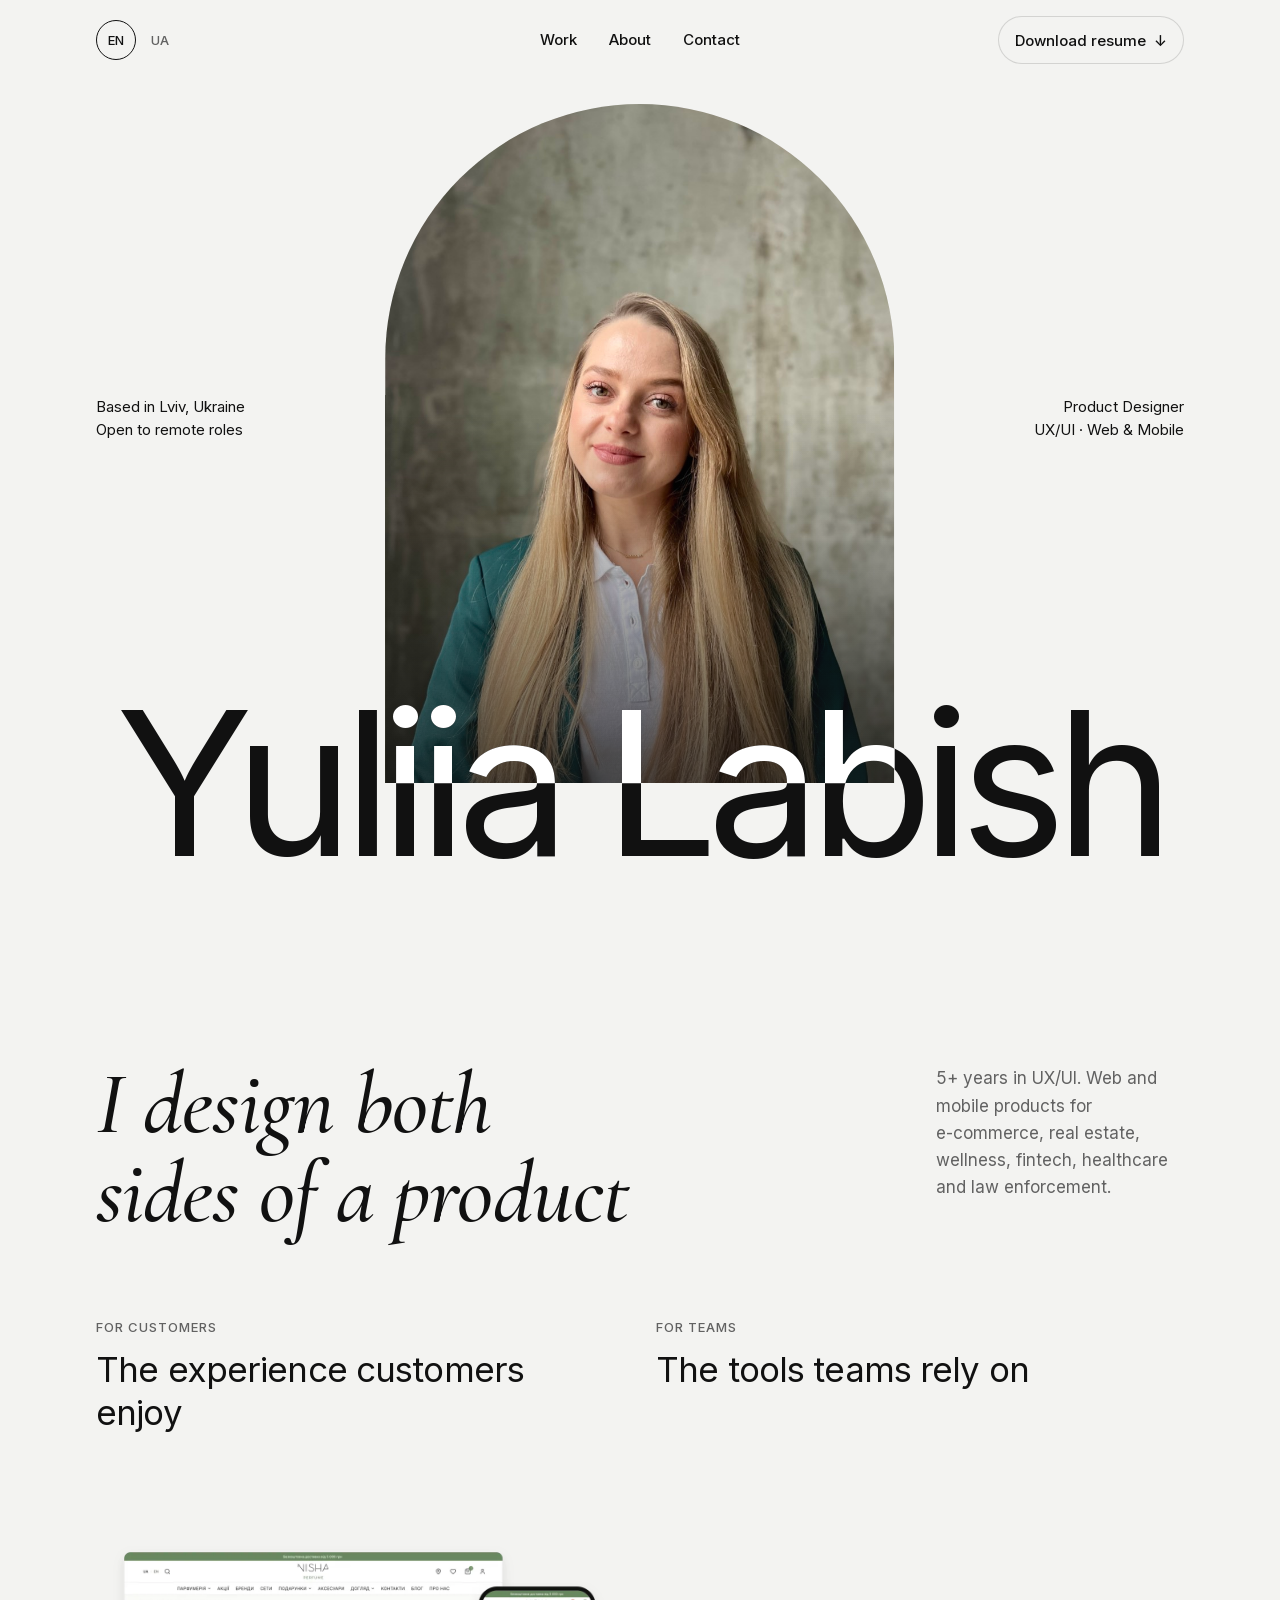
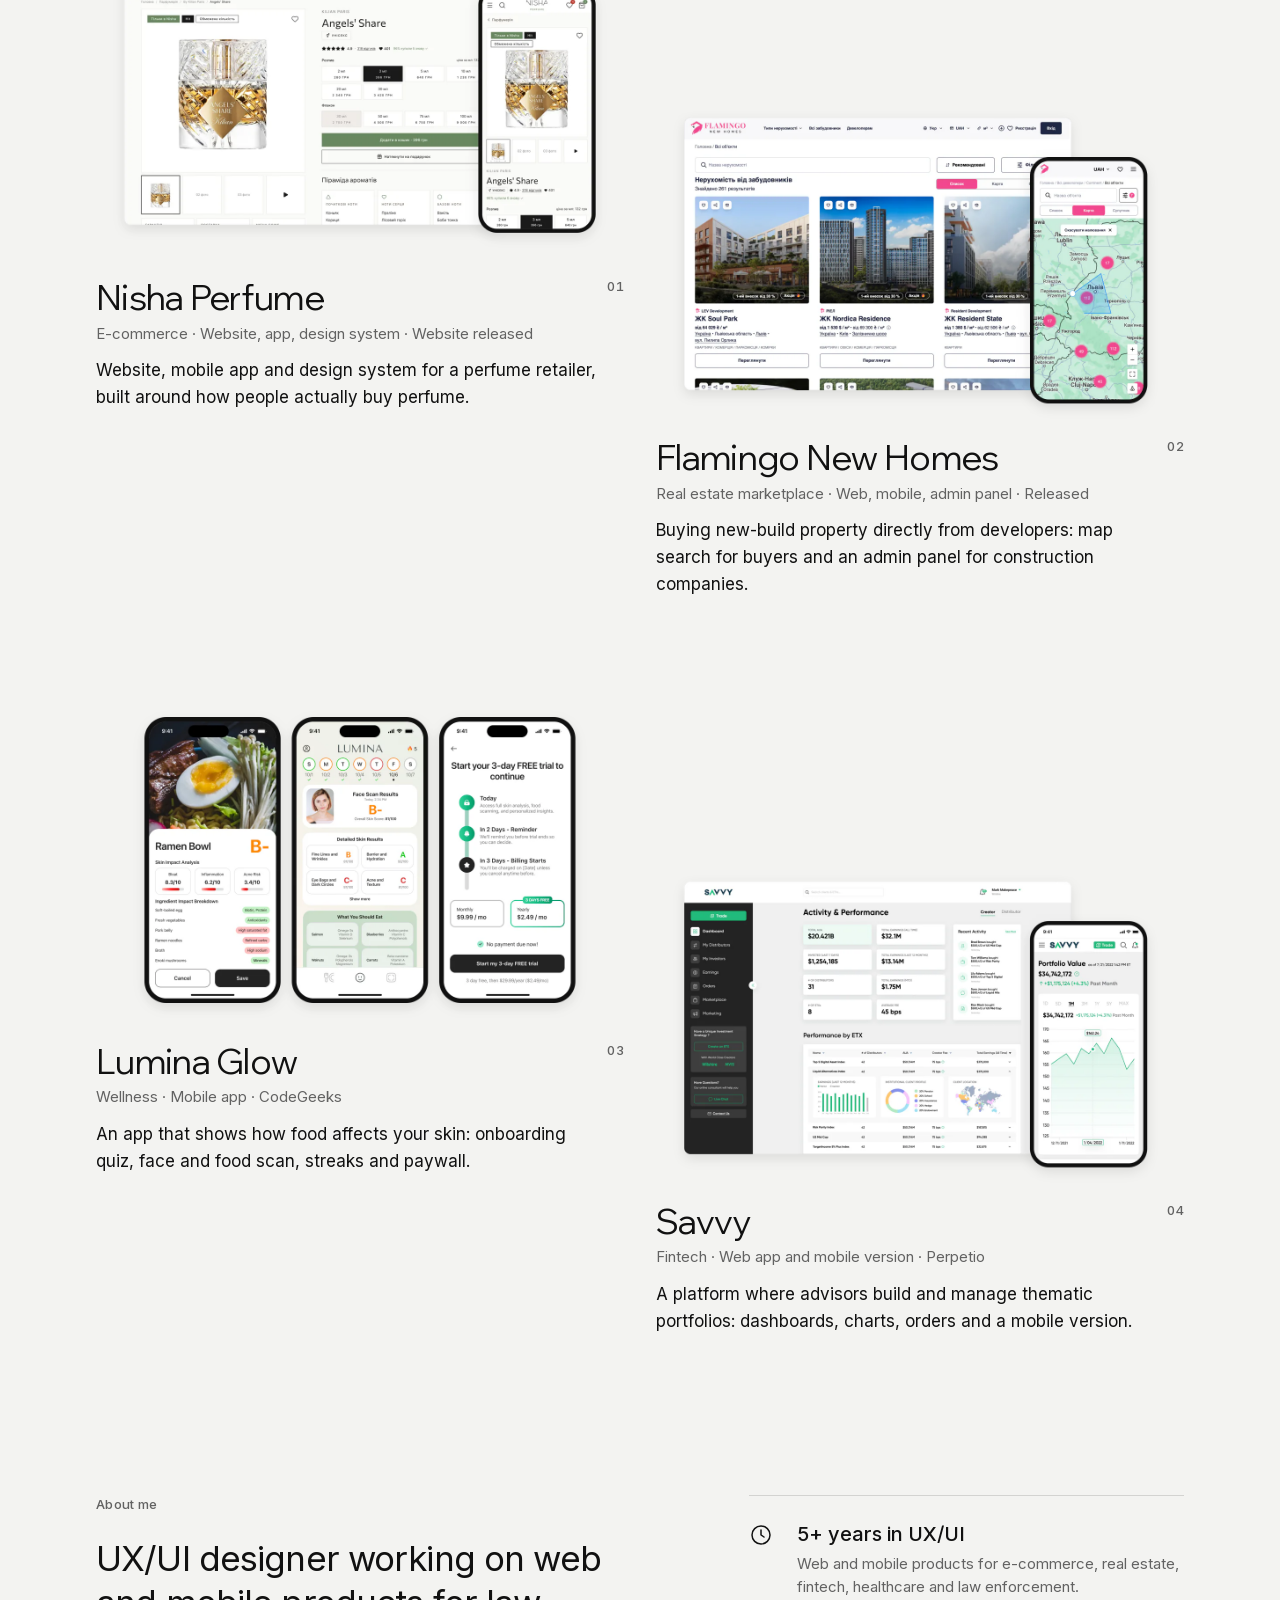
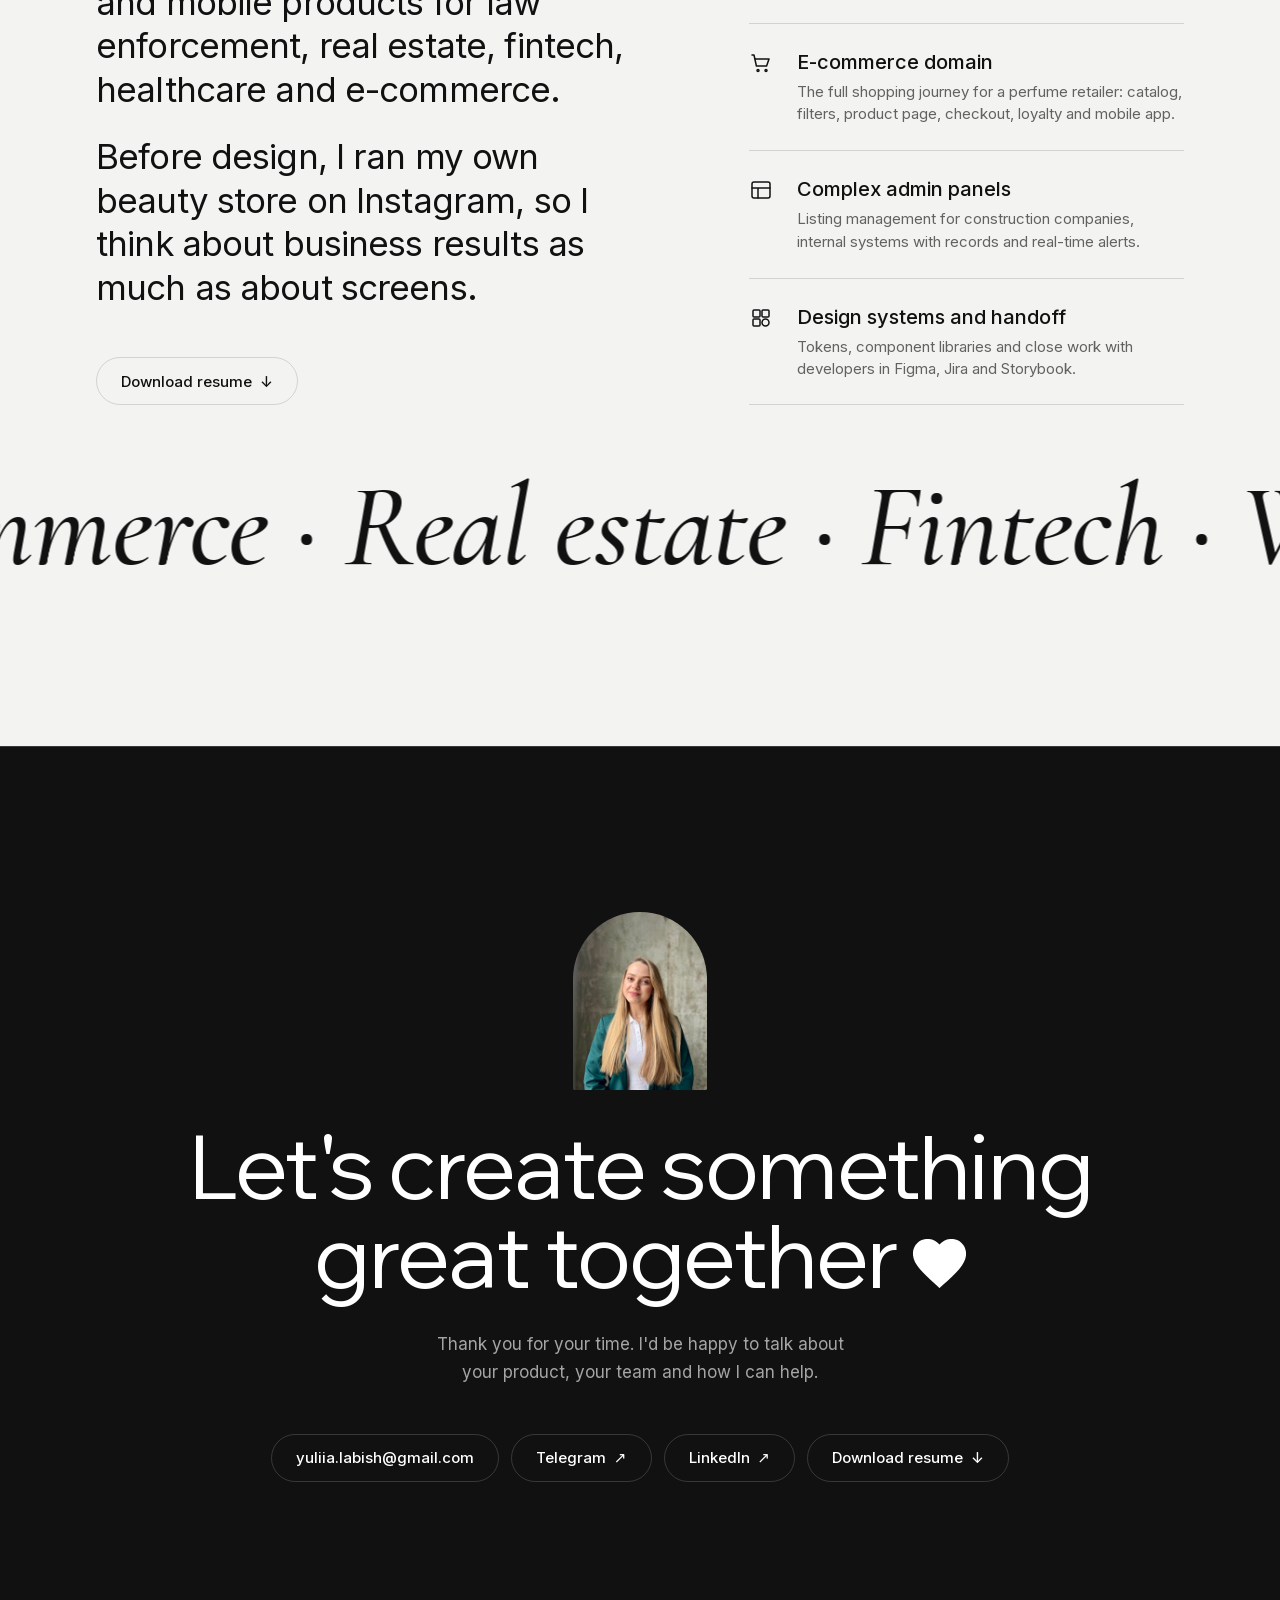
==== commit 6ae84e70: "Serve fonts from the site instead of Google Fonts Inter, Wix Madefor Display and Cormorant Garamond " ====
--- a/index.html
+++ b/index.html
@@ -35,9 +35,9 @@
   <meta property="og:image:alt" content="Yuliia Labish, Product Designer · UX/UI · Web &amp; Mobile">
   <meta name="twitter:card" content="summary_large_image">
   <link rel="preload" as="image" href="assets/img/photo/yuliia-labish.jpg" fetchpriority="high">
-  <link rel="preconnect" href="https://fonts.googleapis.com">
-  <link rel="preconnect" href="https://fonts.gstatic.com" crossorigin>
-  <link href="https://fonts.googleapis.com/css2?family=Cormorant+Garamond:ital,wght@1,500&family=Inter:wght@400;500;600&family=Wix+Madefor+Display:wght@400&display=swap" rel="stylesheet">
+  <!-- fonts are served from this site: no request to Google -->
+  <link rel="preload" href="assets/fonts/inter-latin.woff2" as="font" type="font/woff2" crossorigin>
+  <link rel="stylesheet" href="assets/css/fonts.css">
   <link rel="stylesheet" href="assets/css/style.css">
 </head>
 <body>
--- a/assets/css/fonts.css
+++ b/assets/css/fonts.css
@@ -0,0 +1,203 @@
+/* Fonts served from this site (no Google Fonts request). Files: assets/fonts/.
+   Inter 400/500/600, Wix Madefor Display 400 (headings), Cormorant Garamond Italic 500 (accent).
+   Latin and Cyrillic subsets only; the browser downloads a file only when the page uses its letters. */
+
+/* Cormorant Garamond, cyrillic-ext */
+@font-face {
+  font-family: 'Cormorant Garamond';
+  font-style: italic;
+  font-weight: 500;
+  font-display: swap;
+  src: url(../fonts/cormorant-garamond-cyrillic-ext.woff2) format('woff2');
+  unicode-range: U+0460-052F, U+1C80-1C8A, U+20B4, U+2DE0-2DFF, U+A640-A69F, U+FE2E-FE2F;
+}
+
+/* Cormorant Garamond, cyrillic */
+@font-face {
+  font-family: 'Cormorant Garamond';
+  font-style: italic;
+  font-weight: 500;
+  font-display: swap;
+  src: url(../fonts/cormorant-garamond-cyrillic.woff2) format('woff2');
+  unicode-range: U+0301, U+0400-045F, U+0490-0491, U+04B0-04B1, U+2116;
+}
+
+/* Cormorant Garamond, latin-ext */
+@font-face {
+  font-family: 'Cormorant Garamond';
+  font-style: italic;
+  font-weight: 500;
+  font-display: swap;
+  src: url(../fonts/cormorant-garamond-latin-ext.woff2) format('woff2');
+  unicode-range: U+0100-02BA, U+02BD-02C5, U+02C7-02CC, U+02CE-02D7, U+02DD-02FF, U+0304, U+0308, U+0329, U+1D00-1DBF, U+1E00-1E9F, U+1EF2-1EFF, U+2020, U+20A0-20AB, U+20AD-20C4, U+2113, U+2C60-2C7F, U+A720-A7FF;
+}
+
+/* Cormorant Garamond, latin */
+@font-face {
+  font-family: 'Cormorant Garamond';
+  font-style: italic;
+  font-weight: 500;
+  font-display: swap;
+  src: url(../fonts/cormorant-garamond-latin.woff2) format('woff2');
+  unicode-range: U+0000-00FF, U+0131, U+0152-0153, U+02BB-02BC, U+02C6, U+02DA, U+02DC, U+0304, U+0308, U+0329, U+2000-206F, U+20AC, U+2122, U+2191, U+2193, U+2212, U+2215, U+FEFF, U+FFFD;
+}
+
+/* Inter, cyrillic-ext */
+@font-face {
+  font-family: 'Inter';
+  font-style: normal;
+  font-weight: 400;
+  font-display: swap;
+  src: url(../fonts/inter-cyrillic-ext.woff2) format('woff2');
+  unicode-range: U+0460-052F, U+1C80-1C8A, U+20B4, U+2DE0-2DFF, U+A640-A69F, U+FE2E-FE2F;
+}
+
+/* Inter, cyrillic */
+@font-face {
+  font-family: 'Inter';
+  font-style: normal;
+  font-weight: 400;
+  font-display: swap;
+  src: url(../fonts/inter-cyrillic.woff2) format('woff2');
+  unicode-range: U+0301, U+0400-045F, U+0490-0491, U+04B0-04B1, U+2116;
+}
+
+/* Inter, latin-ext */
+@font-face {
+  font-family: 'Inter';
+  font-style: normal;
+  font-weight: 400;
+  font-display: swap;
+  src: url(../fonts/inter-latin-ext.woff2) format('woff2');
+  unicode-range: U+0100-02BA, U+02BD-02C5, U+02C7-02CC, U+02CE-02D7, U+02DD-02FF, U+0304, U+0308, U+0329, U+1D00-1DBF, U+1E00-1E9F, U+1EF2-1EFF, U+2020, U+20A0-20AB, U+20AD-20C4, U+2113, U+2C60-2C7F, U+A720-A7FF;
+}
+
+/* Inter, latin */
+@font-face {
+  font-family: 'Inter';
+  font-style: normal;
+  font-weight: 400;
+  font-display: swap;
+  src: url(../fonts/inter-latin.woff2) format('woff2');
+  unicode-range: U+0000-00FF, U+0131, U+0152-0153, U+02BB-02BC, U+02C6, U+02DA, U+02DC, U+0304, U+0308, U+0329, U+2000-206F, U+20AC, U+2122, U+2191, U+2193, U+2212, U+2215, U+FEFF, U+FFFD;
+}
+
+/* Inter, cyrillic-ext */
+@font-face {
+  font-family: 'Inter';
+  font-style: normal;
+  font-weight: 500;
+  font-display: swap;
+  src: url(../fonts/inter-cyrillic-ext.woff2) format('woff2');
+  unicode-range: U+0460-052F, U+1C80-1C8A, U+20B4, U+2DE0-2DFF, U+A640-A69F, U+FE2E-FE2F;
+}
+
+/* Inter, cyrillic */
+@font-face {
+  font-family: 'Inter';
+  font-style: normal;
+  font-weight: 500;
+  font-display: swap;
+  src: url(../fonts/inter-cyrillic.woff2) format('woff2');
+  unicode-range: U+0301, U+0400-045F, U+0490-0491, U+04B0-04B1, U+2116;
+}
+
+/* Inter, latin-ext */
+@font-face {
+  font-family: 'Inter';
+  font-style: normal;
+  font-weight: 500;
+  font-display: swap;
+  src: url(../fonts/inter-latin-ext.woff2) format('woff2');
+  unicode-range: U+0100-02BA, U+02BD-02C5, U+02C7-02CC, U+02CE-02D7, U+02DD-02FF, U+0304, U+0308, U+0329, U+1D00-1DBF, U+1E00-1E9F, U+1EF2-1EFF, U+2020, U+20A0-20AB, U+20AD-20C4, U+2113, U+2C60-2C7F, U+A720-A7FF;
+}
+
+/* Inter, latin */
+@font-face {
+  font-family: 'Inter';
+  font-style: normal;
+  font-weight: 500;
+  font-display: swap;
+  src: url(../fonts/inter-latin.woff2) format('woff2');
+  unicode-range: U+0000-00FF, U+0131, U+0152-0153, U+02BB-02BC, U+02C6, U+02DA, U+02DC, U+0304, U+0308, U+0329, U+2000-206F, U+20AC, U+2122, U+2191, U+2193, U+2212, U+2215, U+FEFF, U+FFFD;
+}
+
+/* Inter, cyrillic-ext */
+@font-face {
+  font-family: 'Inter';
+  font-style: normal;
+  font-weight: 600;
+  font-display: swap;
+  src: url(../fonts/inter-cyrillic-ext.woff2) format('woff2');
+  unicode-range: U+0460-052F, U+1C80-1C8A, U+20B4, U+2DE0-2DFF, U+A640-A69F, U+FE2E-FE2F;
+}
+
+/* Inter, cyrillic */
+@font-face {
+  font-family: 'Inter';
+  font-style: normal;
+  font-weight: 600;
+  font-display: swap;
+  src: url(../fonts/inter-cyrillic.woff2) format('woff2');
+  unicode-range: U+0301, U+0400-045F, U+0490-0491, U+04B0-04B1, U+2116;
+}
+
+/* Inter, latin-ext */
+@font-face {
+  font-family: 'Inter';
+  font-style: normal;
+  font-weight: 600;
+  font-display: swap;
+  src: url(../fonts/inter-latin-ext.woff2) format('woff2');
+  unicode-range: U+0100-02BA, U+02BD-02C5, U+02C7-02CC, U+02CE-02D7, U+02DD-02FF, U+0304, U+0308, U+0329, U+1D00-1DBF, U+1E00-1E9F, U+1EF2-1EFF, U+2020, U+20A0-20AB, U+20AD-20C4, U+2113, U+2C60-2C7F, U+A720-A7FF;
+}
+
+/* Inter, latin */
+@font-face {
+  font-family: 'Inter';
+  font-style: normal;
+  font-weight: 600;
+  font-display: swap;
+  src: url(../fonts/inter-latin.woff2) format('woff2');
+  unicode-range: U+0000-00FF, U+0131, U+0152-0153, U+02BB-02BC, U+02C6, U+02DA, U+02DC, U+0304, U+0308, U+0329, U+2000-206F, U+20AC, U+2122, U+2191, U+2193, U+2212, U+2215, U+FEFF, U+FFFD;
+}
+
+/* Wix Madefor Display, cyrillic-ext */
+@font-face {
+  font-family: 'Wix Madefor Display';
+  font-style: normal;
+  font-weight: 400;
+  font-display: swap;
+  src: url(../fonts/wix-madefor-display-cyrillic-ext.woff2) format('woff2');
+  unicode-range: U+0460-052F, U+1C80-1C8A, U+20B4, U+2DE0-2DFF, U+A640-A69F, U+FE2E-FE2F;
+}
+
+/* Wix Madefor Display, cyrillic */
+@font-face {
+  font-family: 'Wix Madefor Display';
+  font-style: normal;
+  font-weight: 400;
+  font-display: swap;
+  src: url(../fonts/wix-madefor-display-cyrillic.woff2) format('woff2');
+  unicode-range: U+0301, U+0400-045F, U+0490-0491, U+04B0-04B1, U+2116;
+}
+
+/* Wix Madefor Display, latin-ext */
+@font-face {
+  font-family: 'Wix Madefor Display';
+  font-style: normal;
+  font-weight: 400;
+  font-display: swap;
+  src: url(../fonts/wix-madefor-display-latin-ext.woff2) format('woff2');
+  unicode-range: U+0100-02BA, U+02BD-02C5, U+02C7-02CC, U+02CE-02D7, U+02DD-02FF, U+0304, U+0308, U+0329, U+1D00-1DBF, U+1E00-1E9F, U+1EF2-1EFF, U+2020, U+20A0-20AB, U+20AD-20C4, U+2113, U+2C60-2C7F, U+A720-A7FF;
+}
+
+/* Wix Madefor Display, latin */
+@font-face {
+  font-family: 'Wix Madefor Display';
+  font-style: normal;
+  font-weight: 400;
+  font-display: swap;
+  src: url(../fonts/wix-madefor-display-latin.woff2) format('woff2');
+  unicode-range: U+0000-00FF, U+0131, U+0152-0153, U+02BB-02BC, U+02C6, U+02DA, U+02DC, U+0304, U+0308, U+0329, U+2000-206F, U+20AC, U+2122, U+2191, U+2193, U+2212, U+2215, U+FEFF, U+FFFD;
+}
--- a/assets/css/style.css
+++ b/assets/css/style.css
@@ -483,11 +483,14 @@
 
 /* phone: photo across the content width, the name overlapping its bottom, then location and role */
 .hero {
-  /* the bottom edge of the photo cuts the name at half the height of the capitals:
+  /* desktop: the bottom edge of the photo cuts the name at half the height of the capitals,
      the top half of the letters over the photo is white, the bottom half black.
+     phones: the whole first name sits on the photo in white, the last name below it in black;
+     the photo edge runs in the gap between the two lines.
      Inter: ascent 0.969em, descent 0.242em, capitals 0.727em → with line-height L the baseline is
-     (L + 0.727) / 2 from the top of the line; half the capitals is 0.364em above it */
-  --name-baseline-stack: calc(var(--text-display-stack) * 0.43);  /* L = 0.86, phones: from the top of the first line */
+     (L + 0.727) / 2 from the top of the line (0.79em for L = 0.86); the tallest marks of the
+     second line (the dot of «і») start at 0.90em, so the edge at 0.85em leaves the same gap on both sides */
+  --name-baseline-stack: calc(var(--text-display-stack) * 0.85);  /* L = 0.86, phones: from the top of the first line */
   --name-below-baseline: calc(var(--text-display) * 0.46);        /* L = 0.92, desktop: from the bottom of the line */
   position: relative;
   display: flex;
@@ -497,24 +500,32 @@
   overflow: hidden;
 }
 
-/* phones: the arch shrinks with the screen height, so buttons, photo, name and the
-   "Based in" row always fit one screen. Height left for the photo = screen − top padding
+/* phones: a tall 2 : 3 arch that shrinks with the screen height, so buttons, photo, name and the
+   "Based in" row fit one screen. Height left for the photo = screen − top padding
    − meta row (gap + two lines) − bottom padding − the part of the name below the photo
-   (two lines × 0.86 minus the 0.43em of the first line that overlaps the photo ≈ 1.29em); width = height × 3/4 */
+   (two lines × 0.86 minus the 0.85em of the first line on the photo ≈ 0.87em); width = height × 2/3.
+   It is never narrower than the first name ("Yuliia" ≈ 2.14em) plus air on both sides (2.45em),
+   so the first name always lies fully on the photo; on very short screens the hero then scrolls. */
 .hero__photo {
   position: relative;
-  width: min(
-    100% - var(--margin) * 2,
-    var(--size-photo),
-    (100vh - var(--space-9) - var(--space-5) * 2 - var(--text-small) * 3 - var(--text-display-stack) * 1.29) * 0.75
+  width: max(
+    var(--text-display-stack) * 2.45,
+    min(
+      100% - var(--margin) * 2,
+      var(--size-photo),
+      (100vh - var(--space-9) - var(--space-5) * 2 - var(--text-small) * 3 - var(--text-display-stack) * 0.87) * 2 / 3
+    )
   );
-  width: min(
-    100% - var(--margin) * 2,
-    var(--size-photo),
-    (100svh - var(--space-9) - var(--space-5) * 2 - var(--text-small) * 3 - var(--text-display-stack) * 1.29) * 0.75
+  width: max(
+    var(--text-display-stack) * 2.45,
+    min(
+      100% - var(--margin) * 2,
+      var(--size-photo),
+      (100svh - var(--space-9) - var(--space-5) * 2 - var(--text-small) * 3 - var(--text-display-stack) * 0.87) * 2 / 3
+    )
   );
   margin: 0 auto;
-  aspect-ratio: 3 / 4;
+  aspect-ratio: 2 / 3;
   overflow: hidden;
   border-radius: var(--radius-pill) var(--radius-pill) 0 0; /* arch with a straight bottom: the name changes colour along a crisp line */
   background: var(--surface);
@@ -585,6 +596,7 @@
     bottom: calc(var(--space-5) + var(--name-below-baseline)); /* the photo edge runs through the middle of the name */
     /* fits between the header and its own bottom edge, which now sits higher, in the middle of the name */
     width: min(var(--photo-share), var(--size-photo), calc((100svh - var(--header-h) - var(--space-5) * 2 - var(--name-below-baseline)) * 0.75));
+    aspect-ratio: 3 / 4; /* desktop keeps the classic arch; phones use the taller 2 : 3 */
     min-height: 0; /* keep the 3:4 arch: without it the taller parallax image stretches the frame */
     margin: 0;
     transform: translateX(-50%);
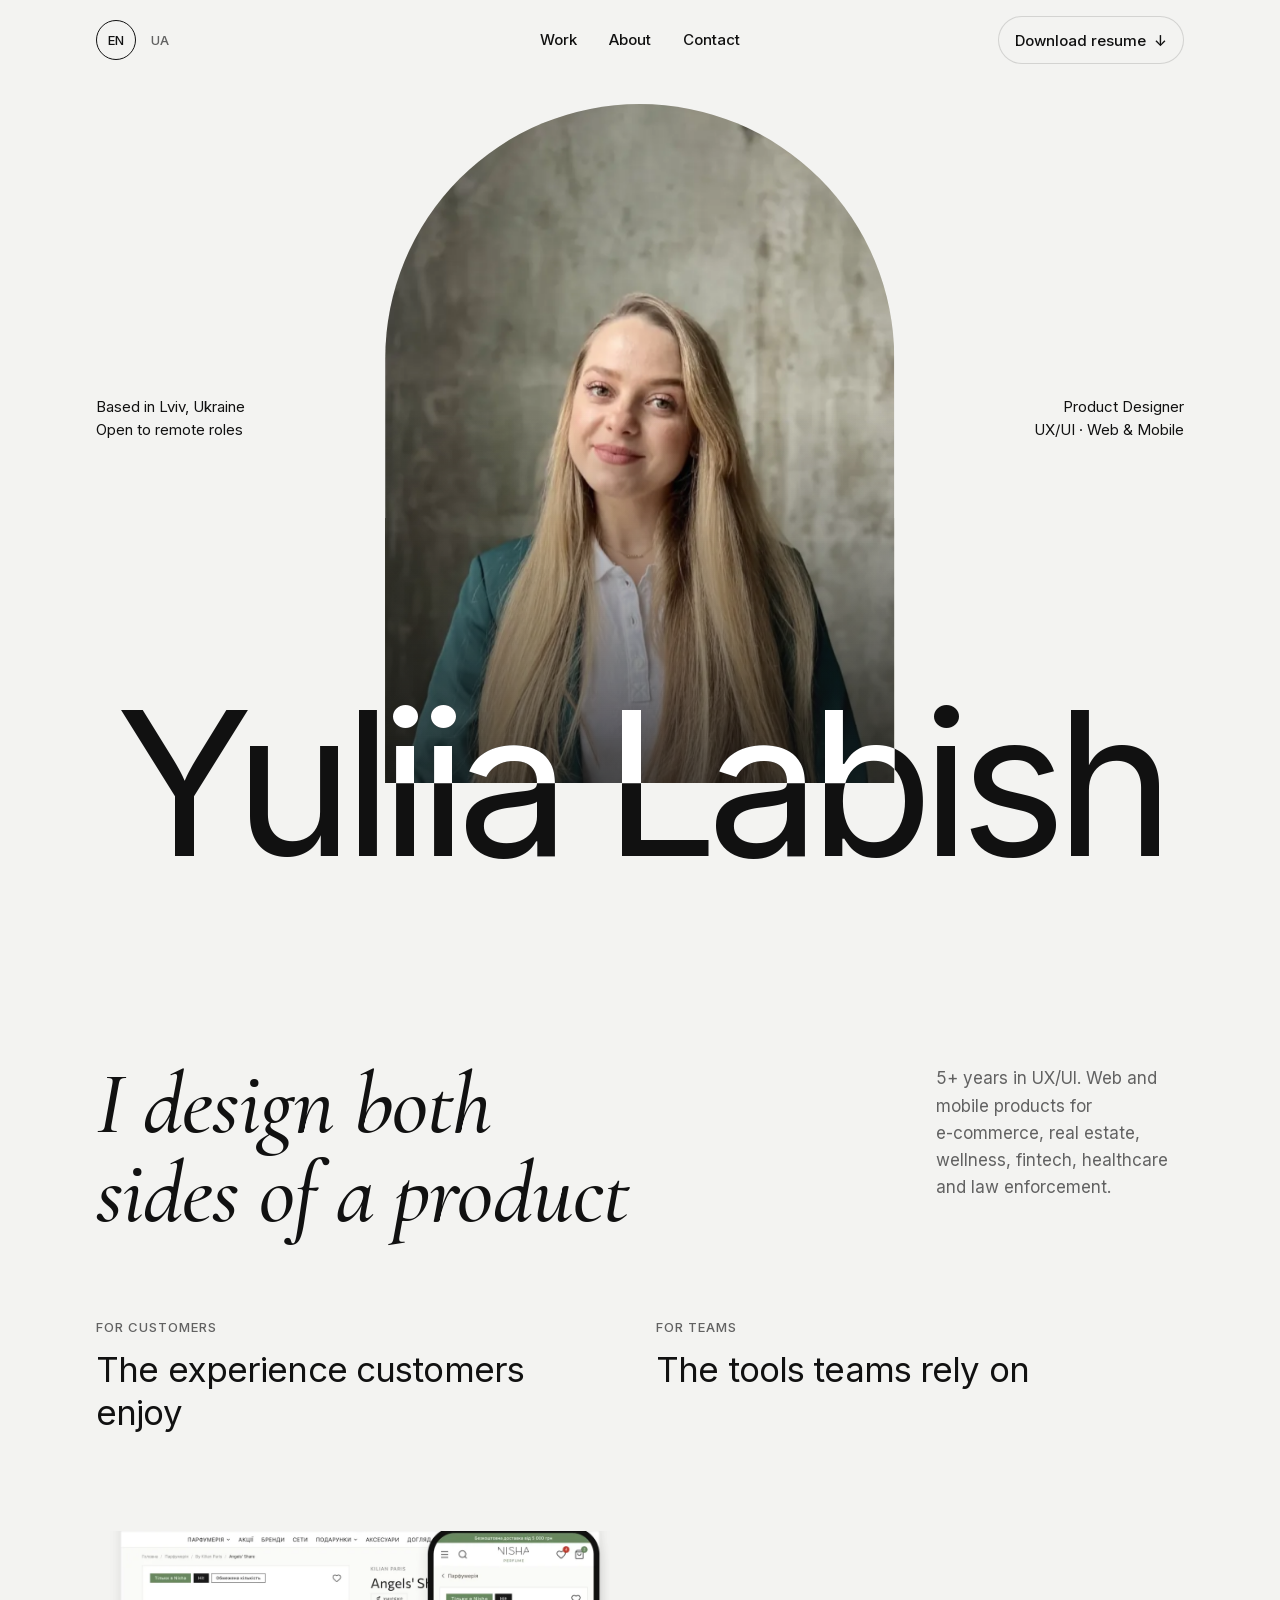
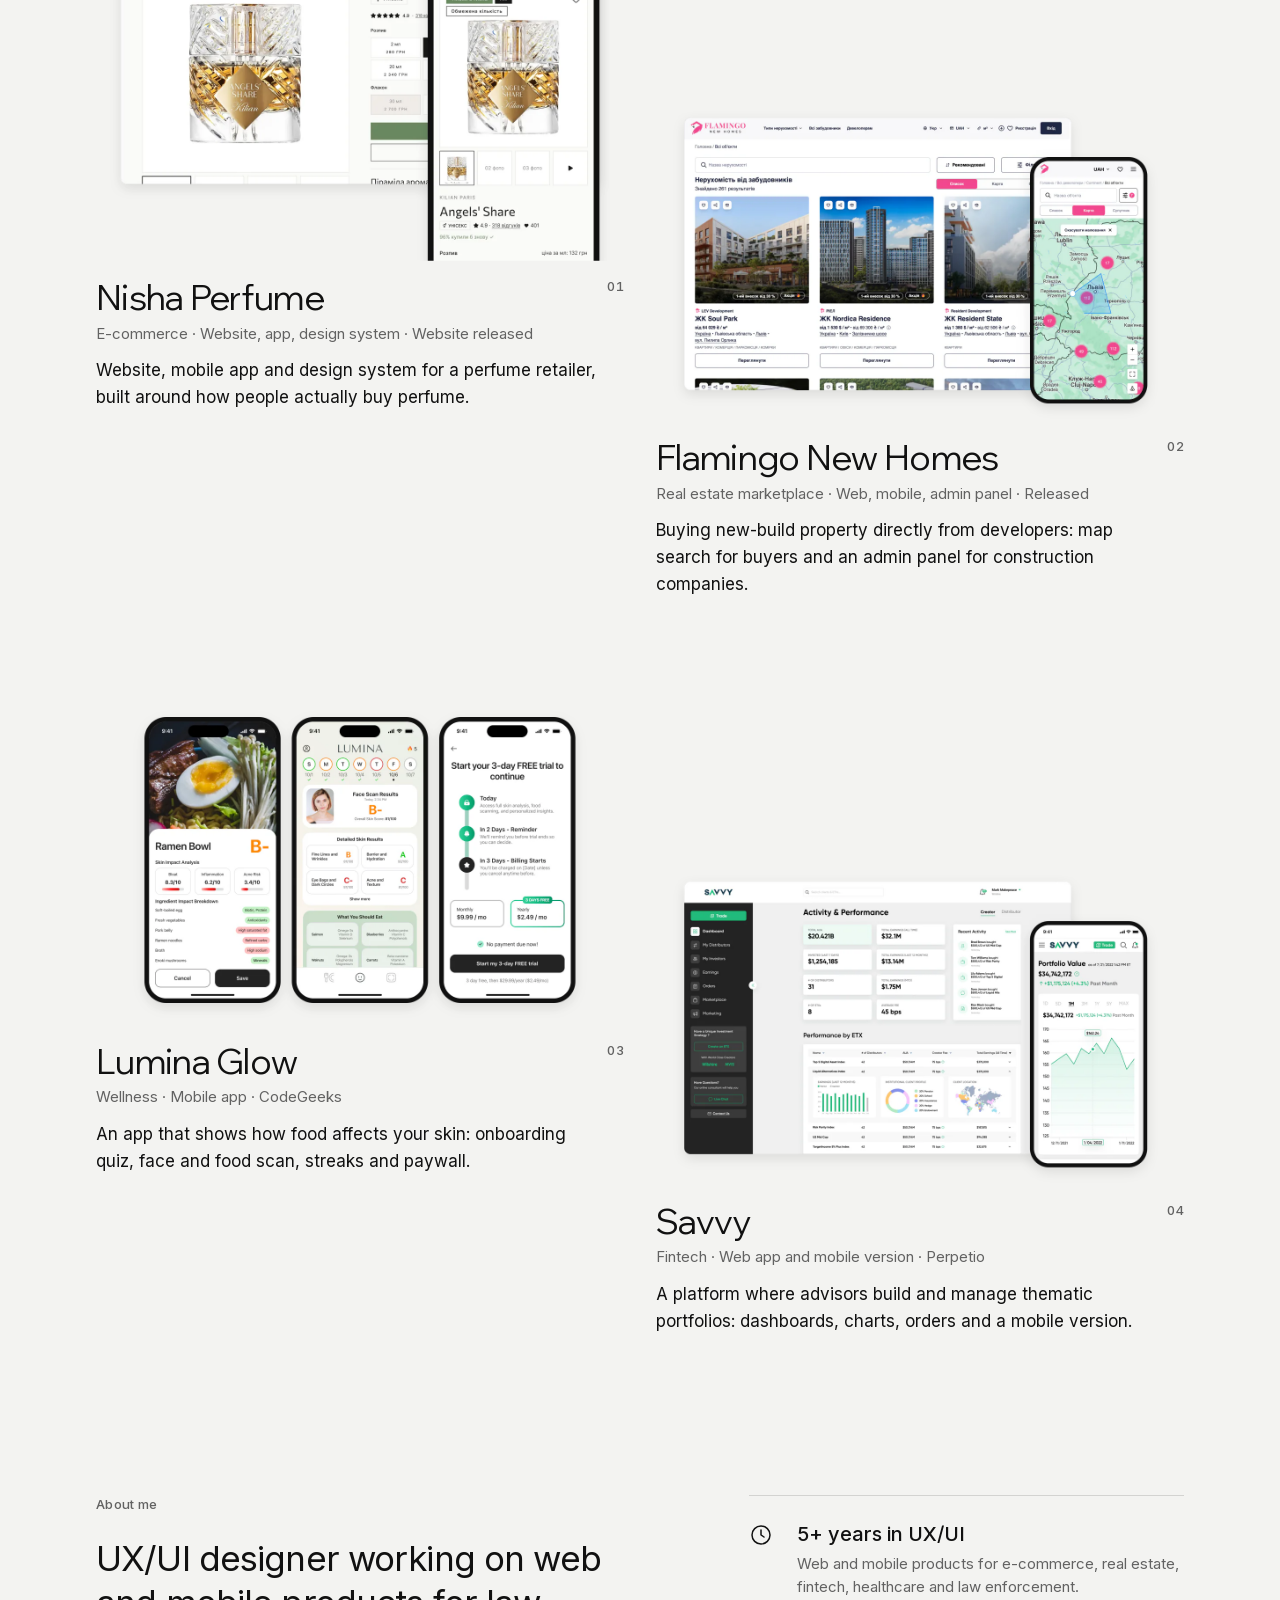
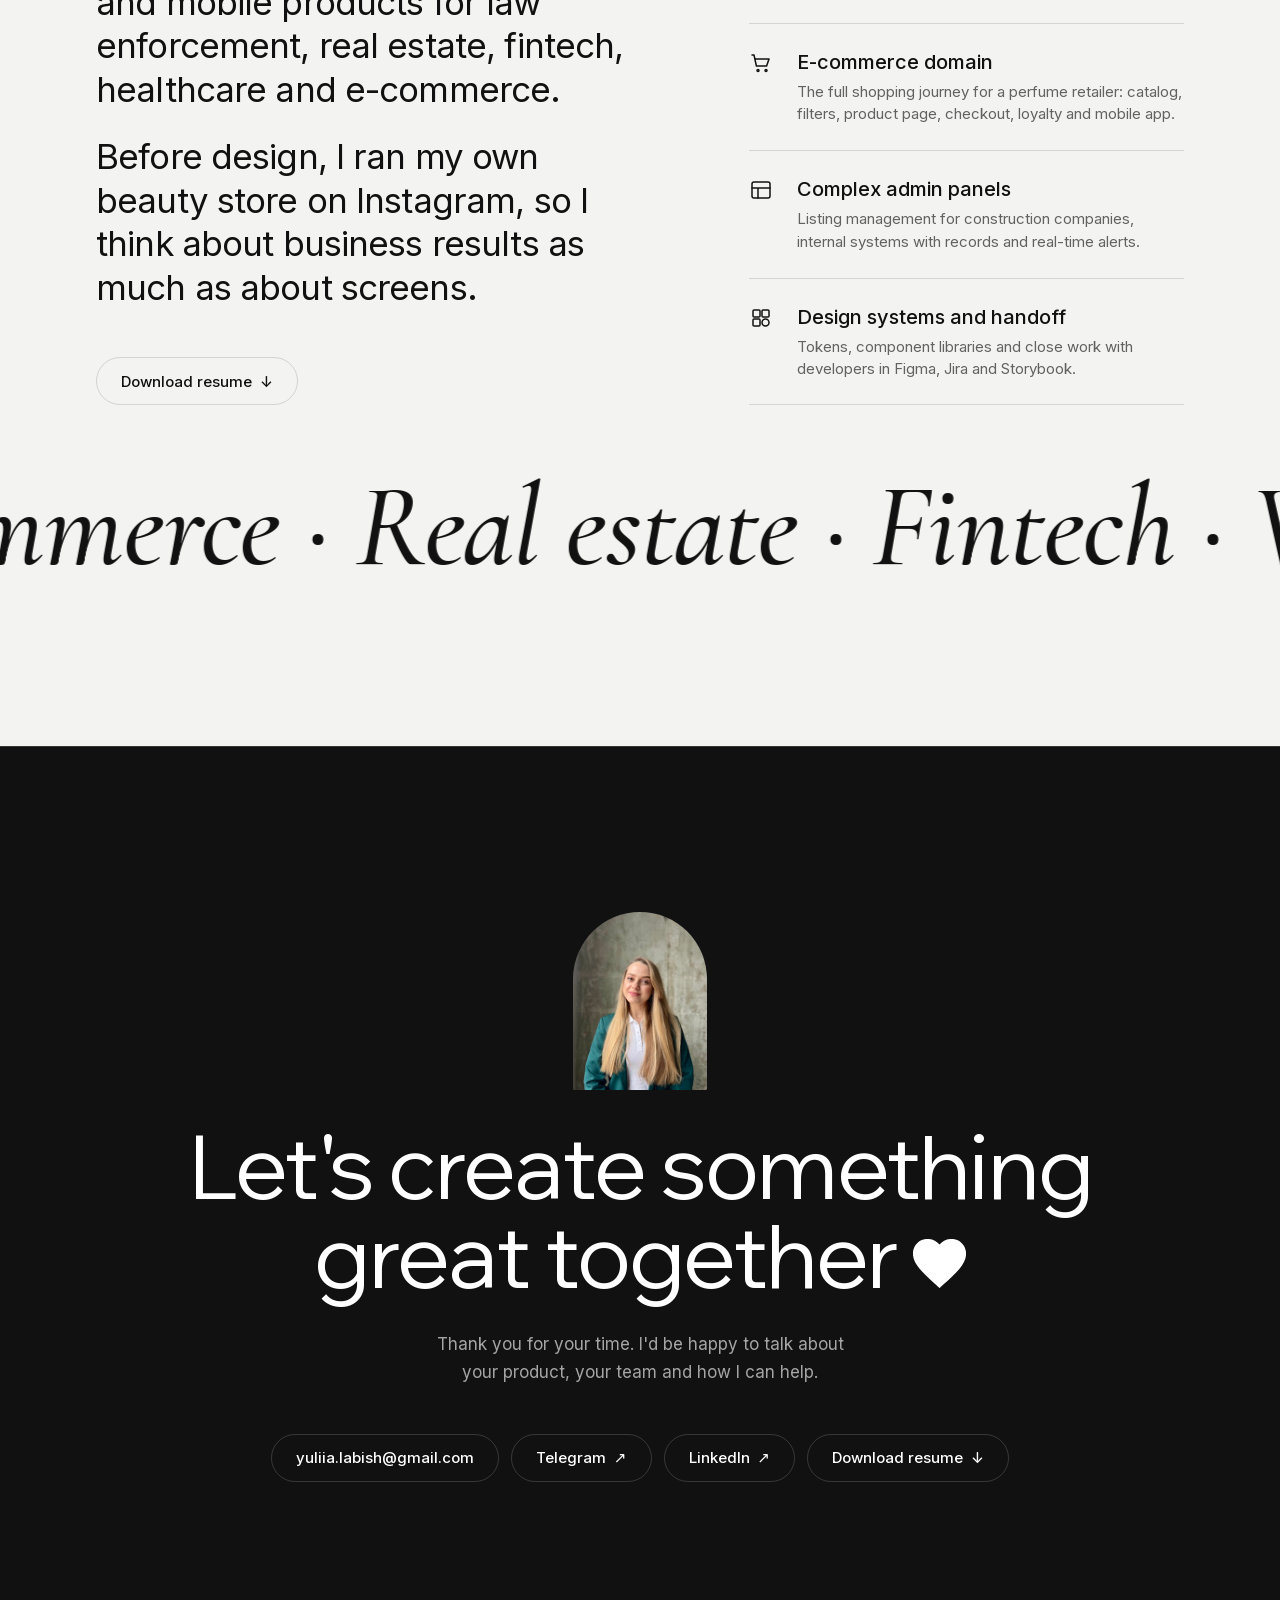
==== commit 2b692c75: "Intro photo as WebP (88 KB instead of 197 KB) A 700 px and a 1000 px WebP with srcset, preloaded wit" ====
--- a/index.html
+++ b/index.html
@@ -34,7 +34,7 @@
   <meta property="og:image:height" content="630">
   <meta property="og:image:alt" content="Yuliia Labish, Product Designer · UX/UI · Web &amp; Mobile">
   <meta name="twitter:card" content="summary_large_image">
-  <link rel="preload" as="image" href="assets/img/photo/yuliia-labish.jpg" fetchpriority="high">
+  <link rel="preload" as="image" type="image/webp" imagesrcset="assets/img/photo/yuliia-labish-700.webp 700w, assets/img/photo/yuliia-labish.webp 1000w" imagesizes="(max-width: 767px) calc(100vw - 40px), min(44vw, 640px)" fetchpriority="high">
   <!-- fonts are served from this site: no request to Google -->
   <link rel="preload" href="assets/fonts/inter-latin.woff2" as="font" type="font/woff2" crossorigin>
   <link rel="stylesheet" href="assets/css/fonts.css">
@@ -72,7 +72,7 @@
       <h1 class="visually-hidden" id="hero-title">Yuliia Labish, Product Designer (UX/UI)</h1>
 
       <div class="hero__photo">
-        <img src="assets/img/photo/yuliia-labish.jpg" width="1000" height="1333" alt="Portrait of Yuliia Labish in a green blazer against a concrete wall." fetchpriority="high">
+        <picture><source type="image/webp" srcset="assets/img/photo/yuliia-labish-700.webp 700w, assets/img/photo/yuliia-labish.webp 1000w" sizes="(max-width: 767px) calc(100vw - 40px), min(44vw, 640px)"><img src="assets/img/photo/yuliia-labish.jpg" width="1000" height="1333" alt="Portrait of Yuliia Labish in a green blazer against a concrete wall." fetchpriority="high"></picture>
       </div>
 
       <div class="hero__meta">
--- a/assets/css/style.css
+++ b/assets/css/style.css
@@ -538,6 +538,7 @@
   background: linear-gradient(to bottom, transparent 45%, color-mix(in srgb, var(--dark) 72%, transparent));
   pointer-events: none;
 }
+.hero__photo picture { display: contents; } /* the WebP wrapper adds no box: the image sizes to the arch as before */
 .hero__photo img {
   width: 100%;
   height: 112%;
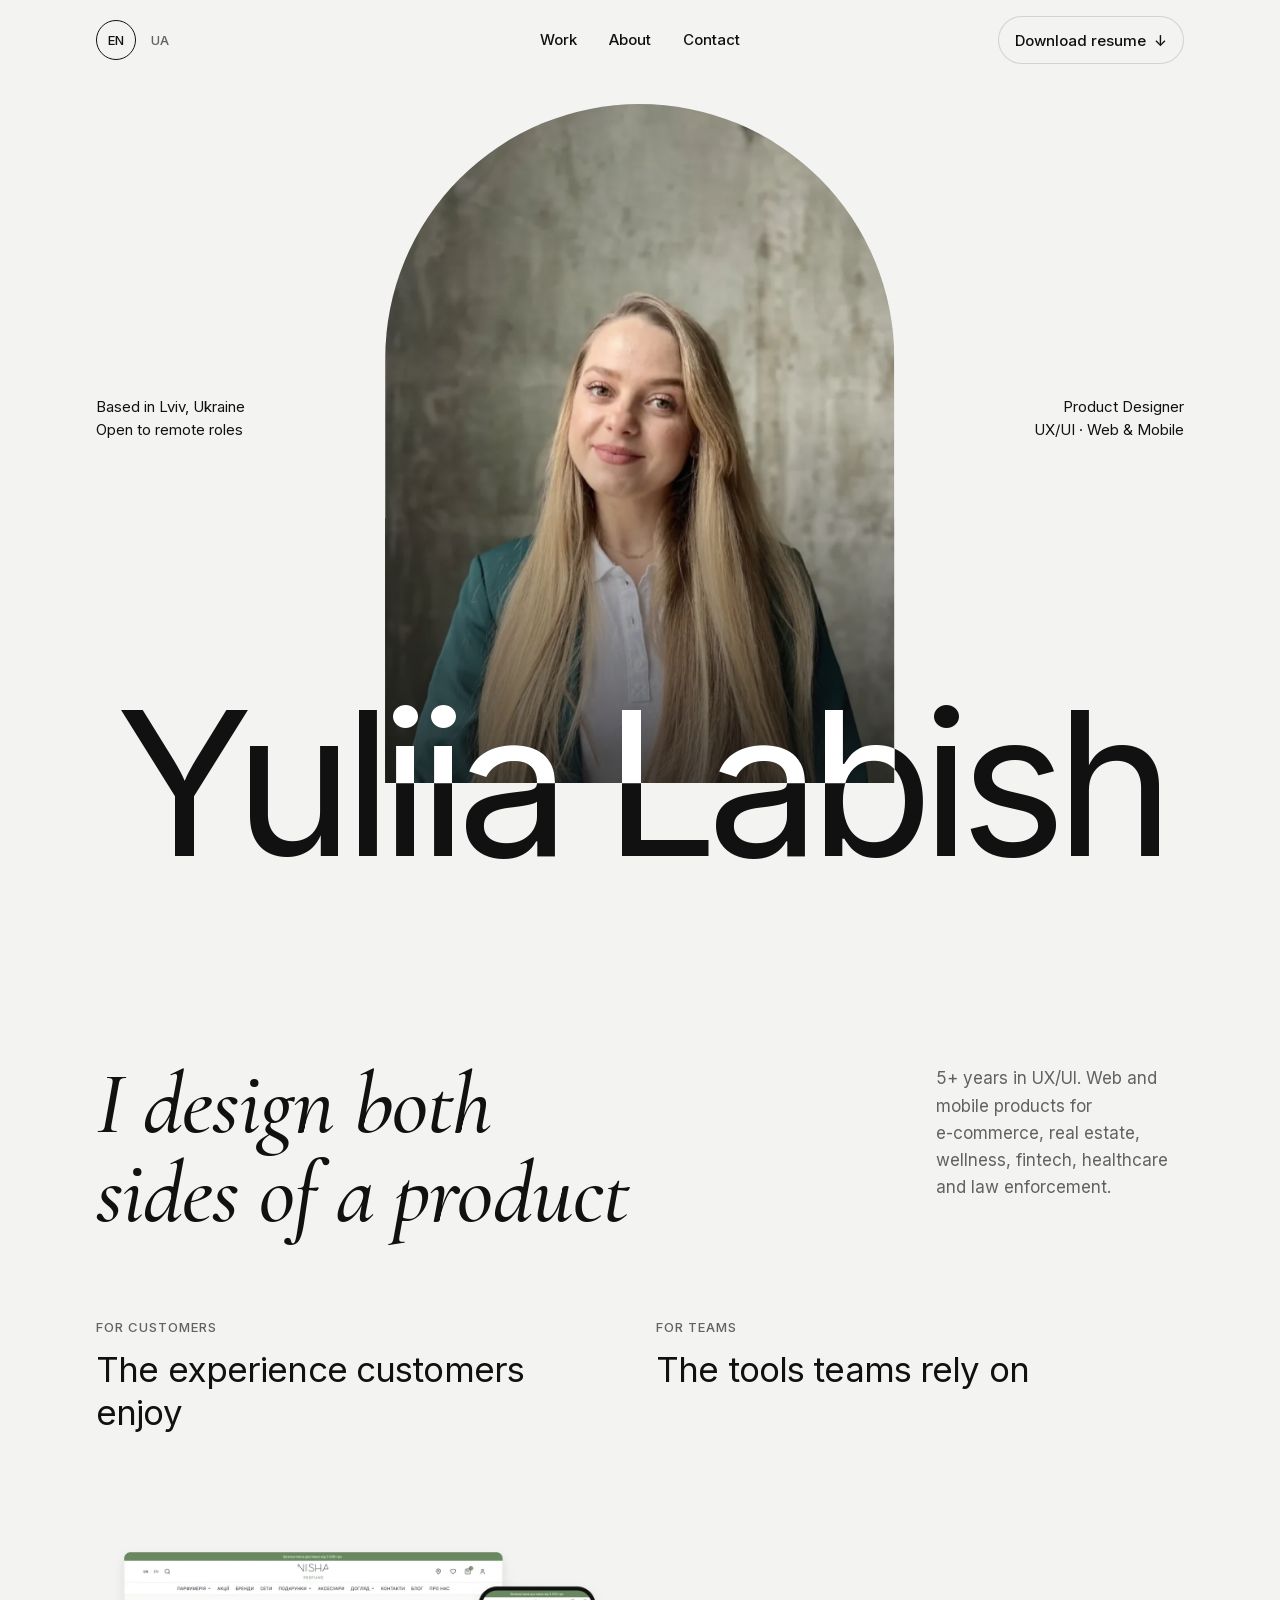
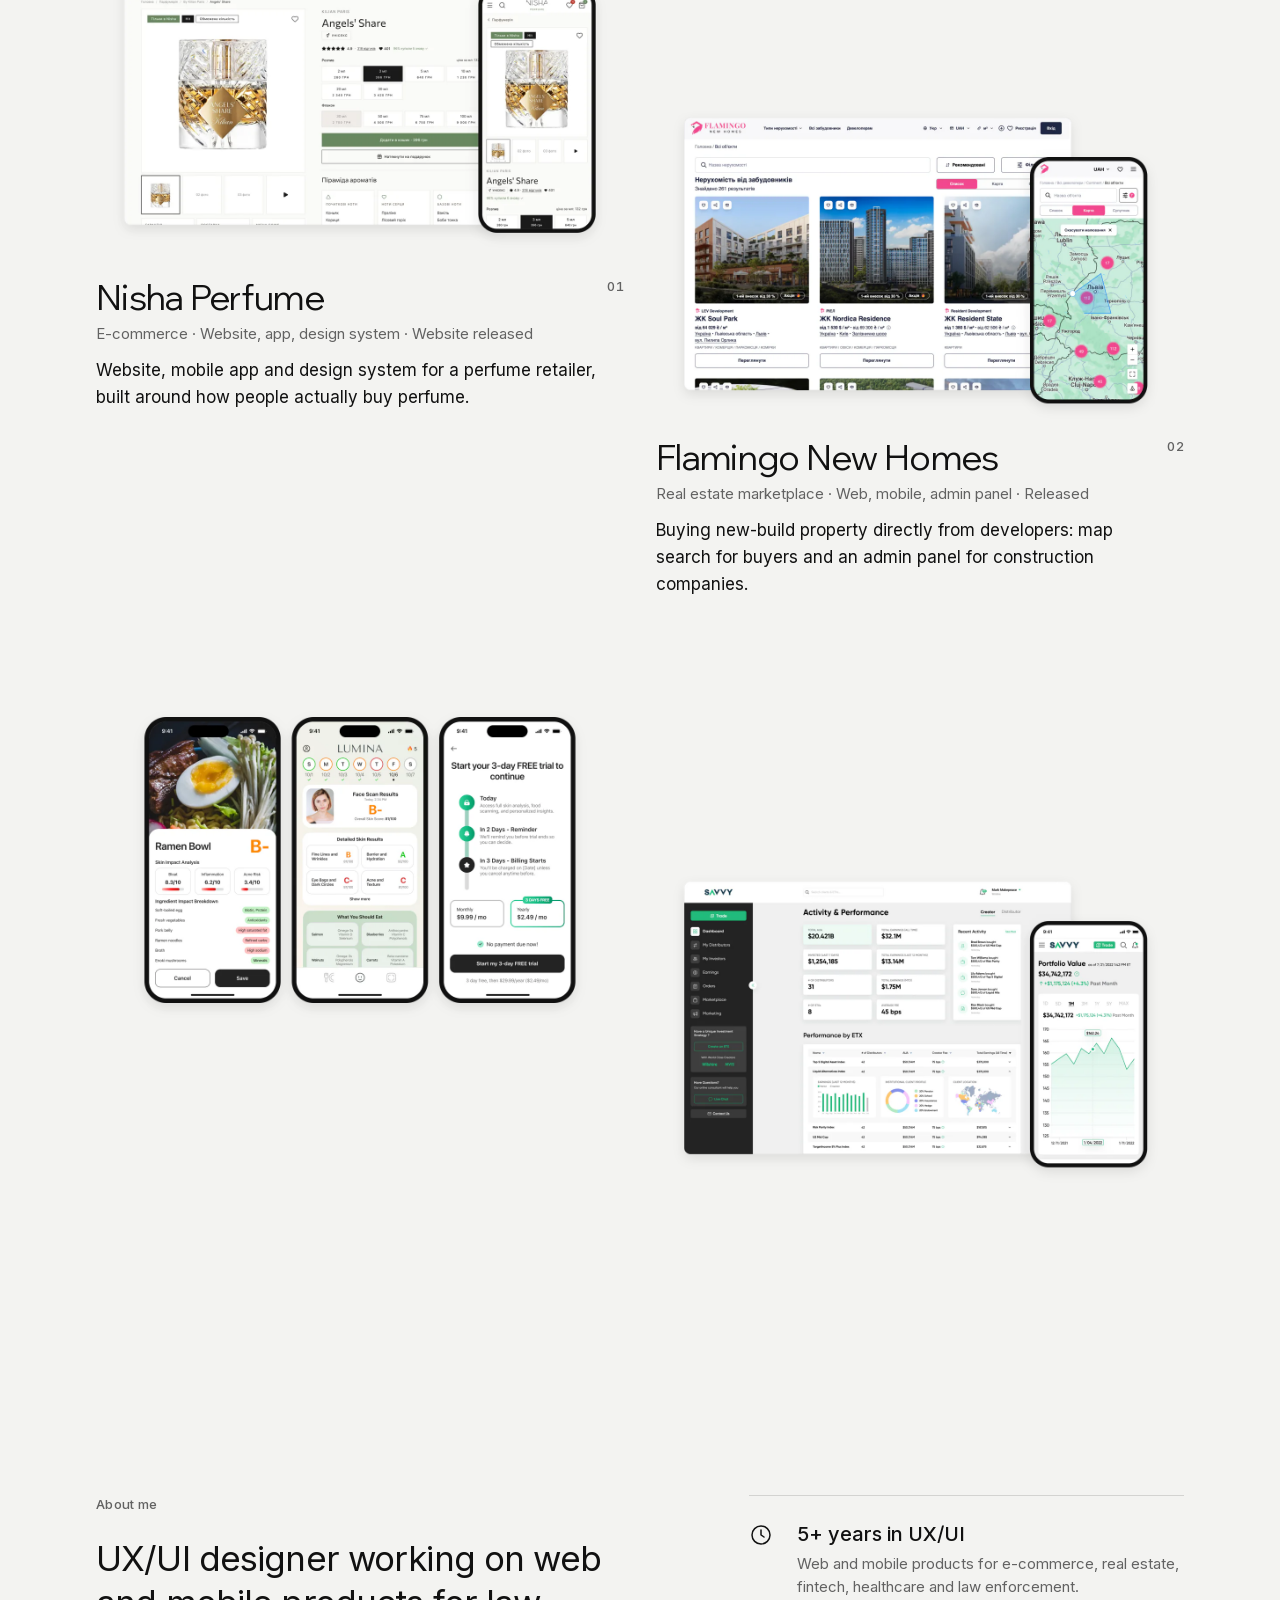
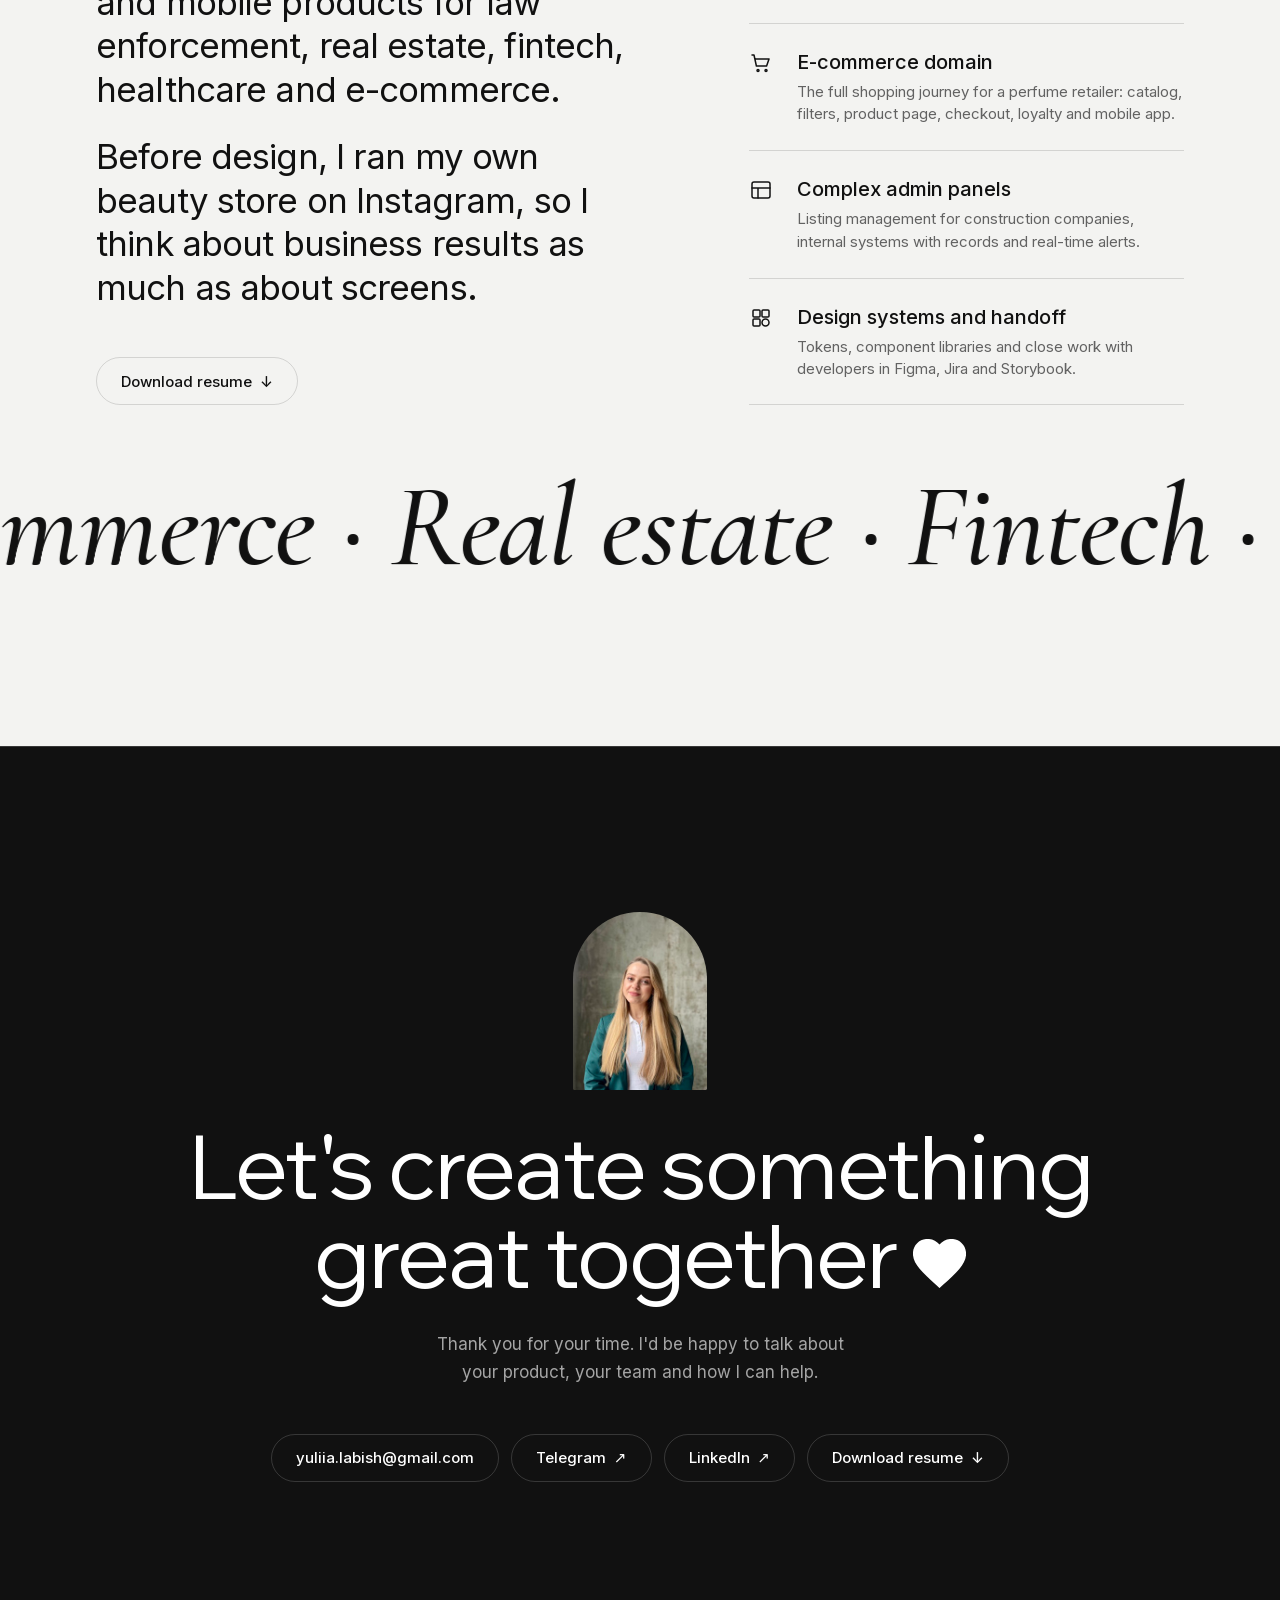
==== commit 91c3a923: "Switch site addresses to the new domain yuliialabish.com Canonical, hreflang, og:url and og:image in" ====
--- a/index.html
+++ b/index.html
@@ -5,10 +5,10 @@
   <meta name="viewport" content="width=device-width, initial-scale=1">
   <title>Yuliia Labish · Product Designer (UX/UI)</title>
   <meta name="description" content="Yuliia Labish, Product Designer (UX/UI) from Lviv. Web and mobile products: e-commerce, real estate, wellness and fintech.">
-  <link rel="canonical" href="https://yuliia-labish.github.io/">
-  <link rel="alternate" hreflang="en" href="https://yuliia-labish.github.io/">
-  <link rel="alternate" hreflang="uk" href="https://yuliia-labish.github.io/uk/">
-  <link rel="alternate" hreflang="x-default" href="https://yuliia-labish.github.io/">
+  <link rel="canonical" href="https://yuliialabish.com/">
+  <link rel="alternate" hreflang="en" href="https://yuliialabish.com/">
+  <link rel="alternate" hreflang="uk" href="https://yuliialabish.com/uk/">
+  <link rel="alternate" hreflang="x-default" href="https://yuliialabish.com/">
   <script>
     document.documentElement.classList.add('js');
     // the loading screen plays only on the first visit; later pages and language switches open at once
@@ -28,8 +28,8 @@
   <meta property="og:locale" content="en_US">
   <meta property="og:title" content="Yuliia Labish · Product Designer (UX/UI)">
   <meta property="og:description" content="Yuliia Labish, Product Designer (UX/UI) from Lviv. Web and mobile products: e-commerce, real estate, wellness and fintech.">
-  <meta property="og:url" content="https://yuliia-labish.github.io/">
-  <meta property="og:image" content="https://yuliia-labish.github.io/assets/img/brand/og-image.jpg">
+  <meta property="og:url" content="https://yuliialabish.com/">
+  <meta property="og:image" content="https://yuliialabish.com/assets/img/brand/og-image.jpg">
   <meta property="og:image:width" content="1200">
   <meta property="og:image:height" content="630">
   <meta property="og:image:alt" content="Yuliia Labish, Product Designer · UX/UI · Web &amp; Mobile">
--- a/assets/css/style.css
+++ b/assets/css/style.css
@@ -977,6 +977,15 @@
   font-size: var(--text-h1);
   line-height: 1;
 }
+/* phones: always three lines, "Let's create / something great / together", "Час створити / щось особливе / разом".
+   The longest of them ("something great") is about 7.45em wide, so the title is at most 7.7em wide
+   and the font shrinks a little on narrow screens until 7.7em fits between the margins */
+@media (max-width: 767px) {
+  .footer__title {
+    max-width: 7.7em;
+    font-size: min(var(--text-h1), (100vw - var(--margin) * 2) / 7.7);
+  }
+}
 /* low desktop windows (old 13" laptops): a smaller photo and less air, so the whole footer still fits the screen */
 @media (min-width: 768px) and (max-height: 760px) {
   .site-footer { padding: var(--space-7) 0; }
@@ -1207,7 +1216,10 @@
 /* a panel or dialog that would look oversized at full width */
 .shot--narrow { justify-self: center; width: min(100%, calc(var(--space-11) * 4)); }
 .shot img { display: block; width: 100%; height: auto; border: var(--border) solid var(--line); border-radius: var(--radius-s); background: var(--accent-contrast); }
-.shot--phone img { border-radius: var(--radius-m); }
+/* phone screens: corners like a real iPhone, about 13 % of the width (iPhone 15: 55 / 393 pt),
+   the same in every case. It is larger than the corners some exports already have (Lumina: up to
+   80 px on a 786 px image), so the grey left outside those baked corners never shows */
+.shot--phone img, .shot--phone .shot__media { border-radius: 13% / 6%; }
 .shot--bare img { border: 0; border-radius: 0; background: none; }
 .shot--tall img { width: auto; max-width: 100%; max-height: calc(var(--space-11) * 4.5); margin: 0 auto; }
 .shot figcaption { margin-top: var(--space-3); text-align: center; font-size: var(--text-small); line-height: 1.5; color: var(--text-muted); }
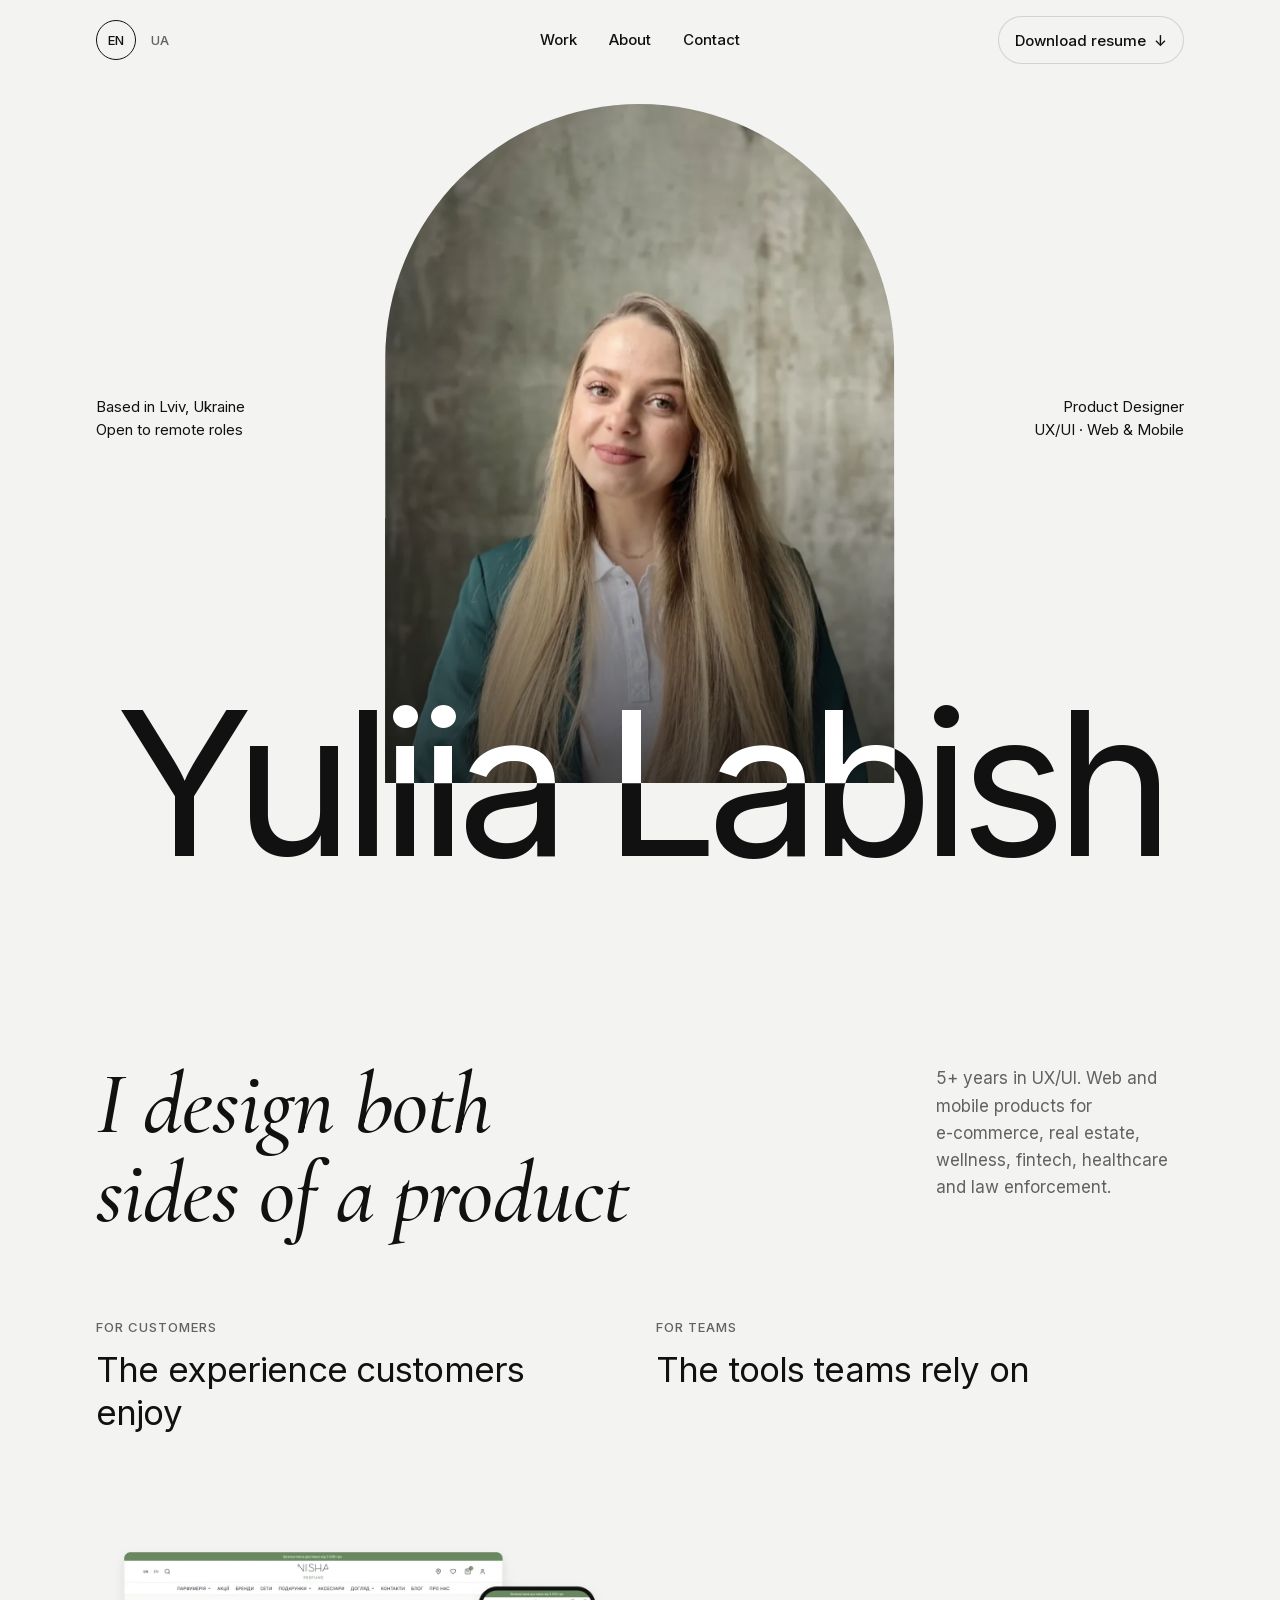
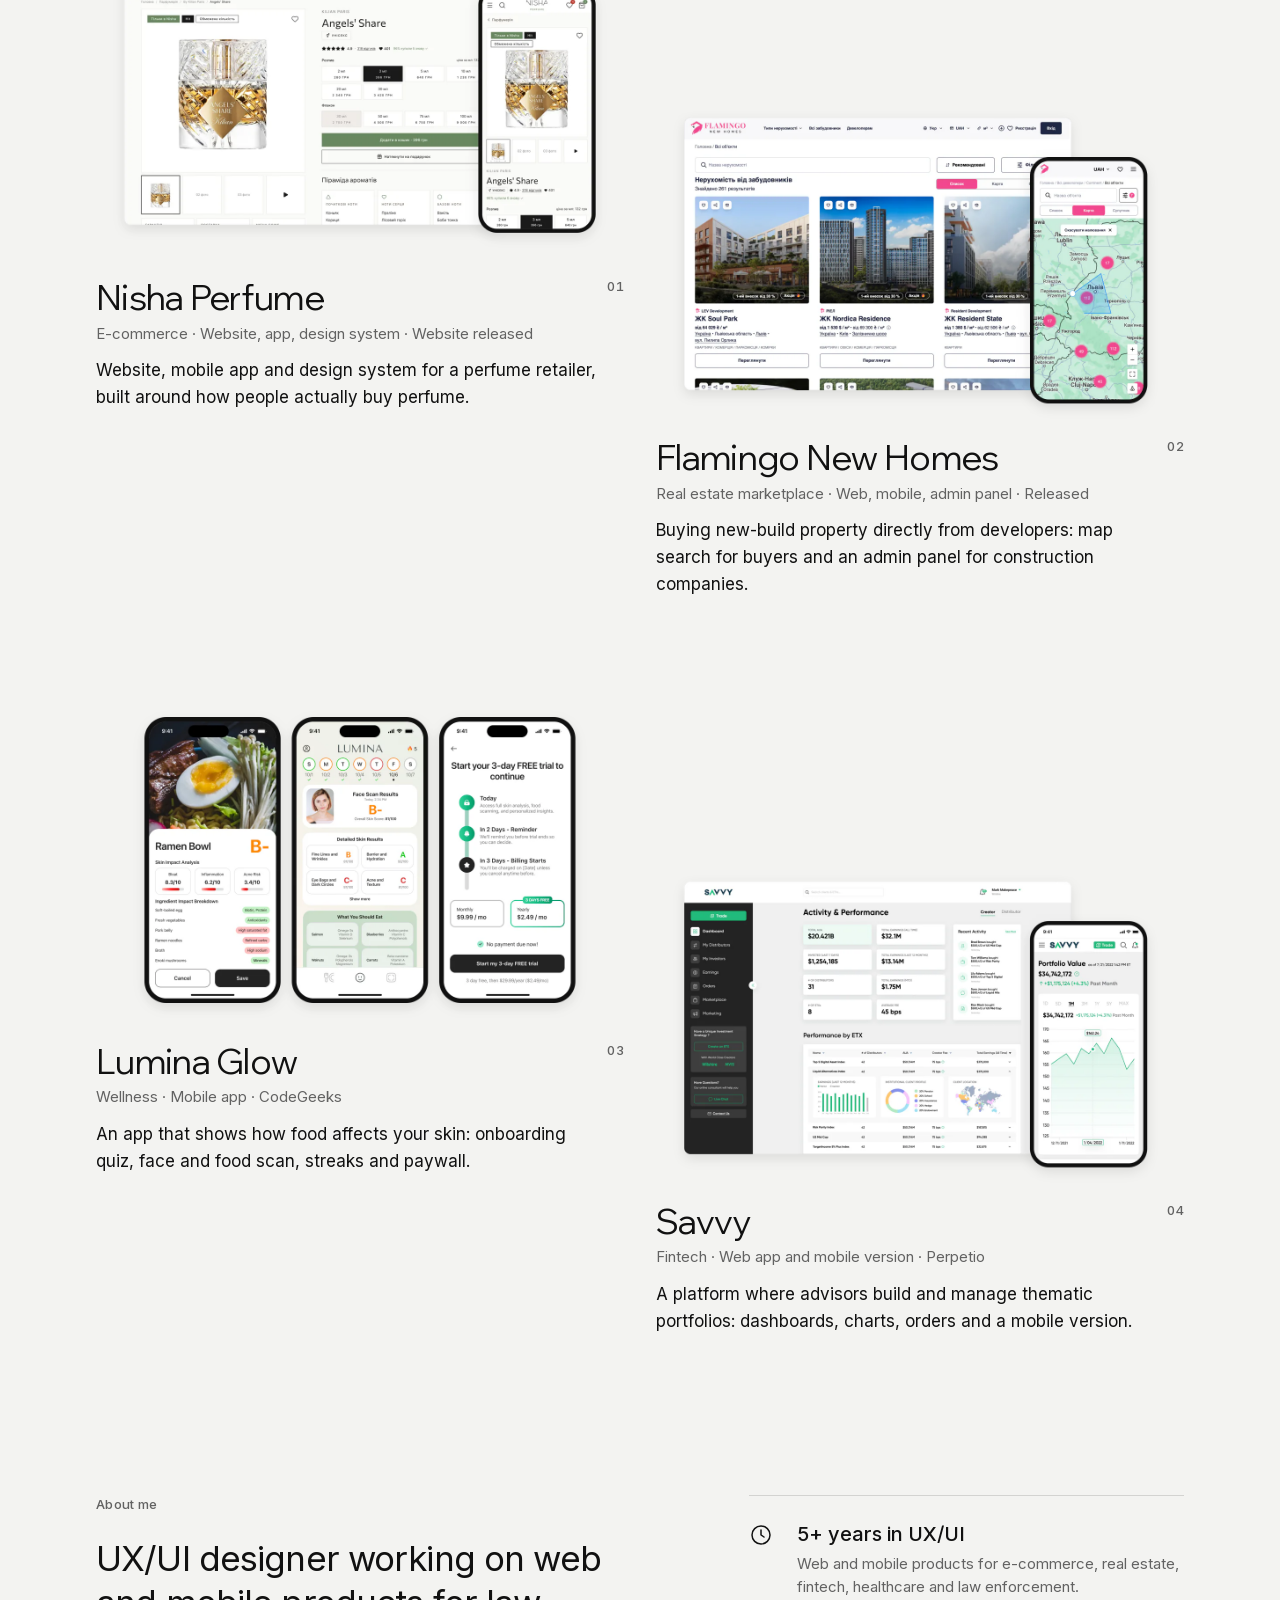
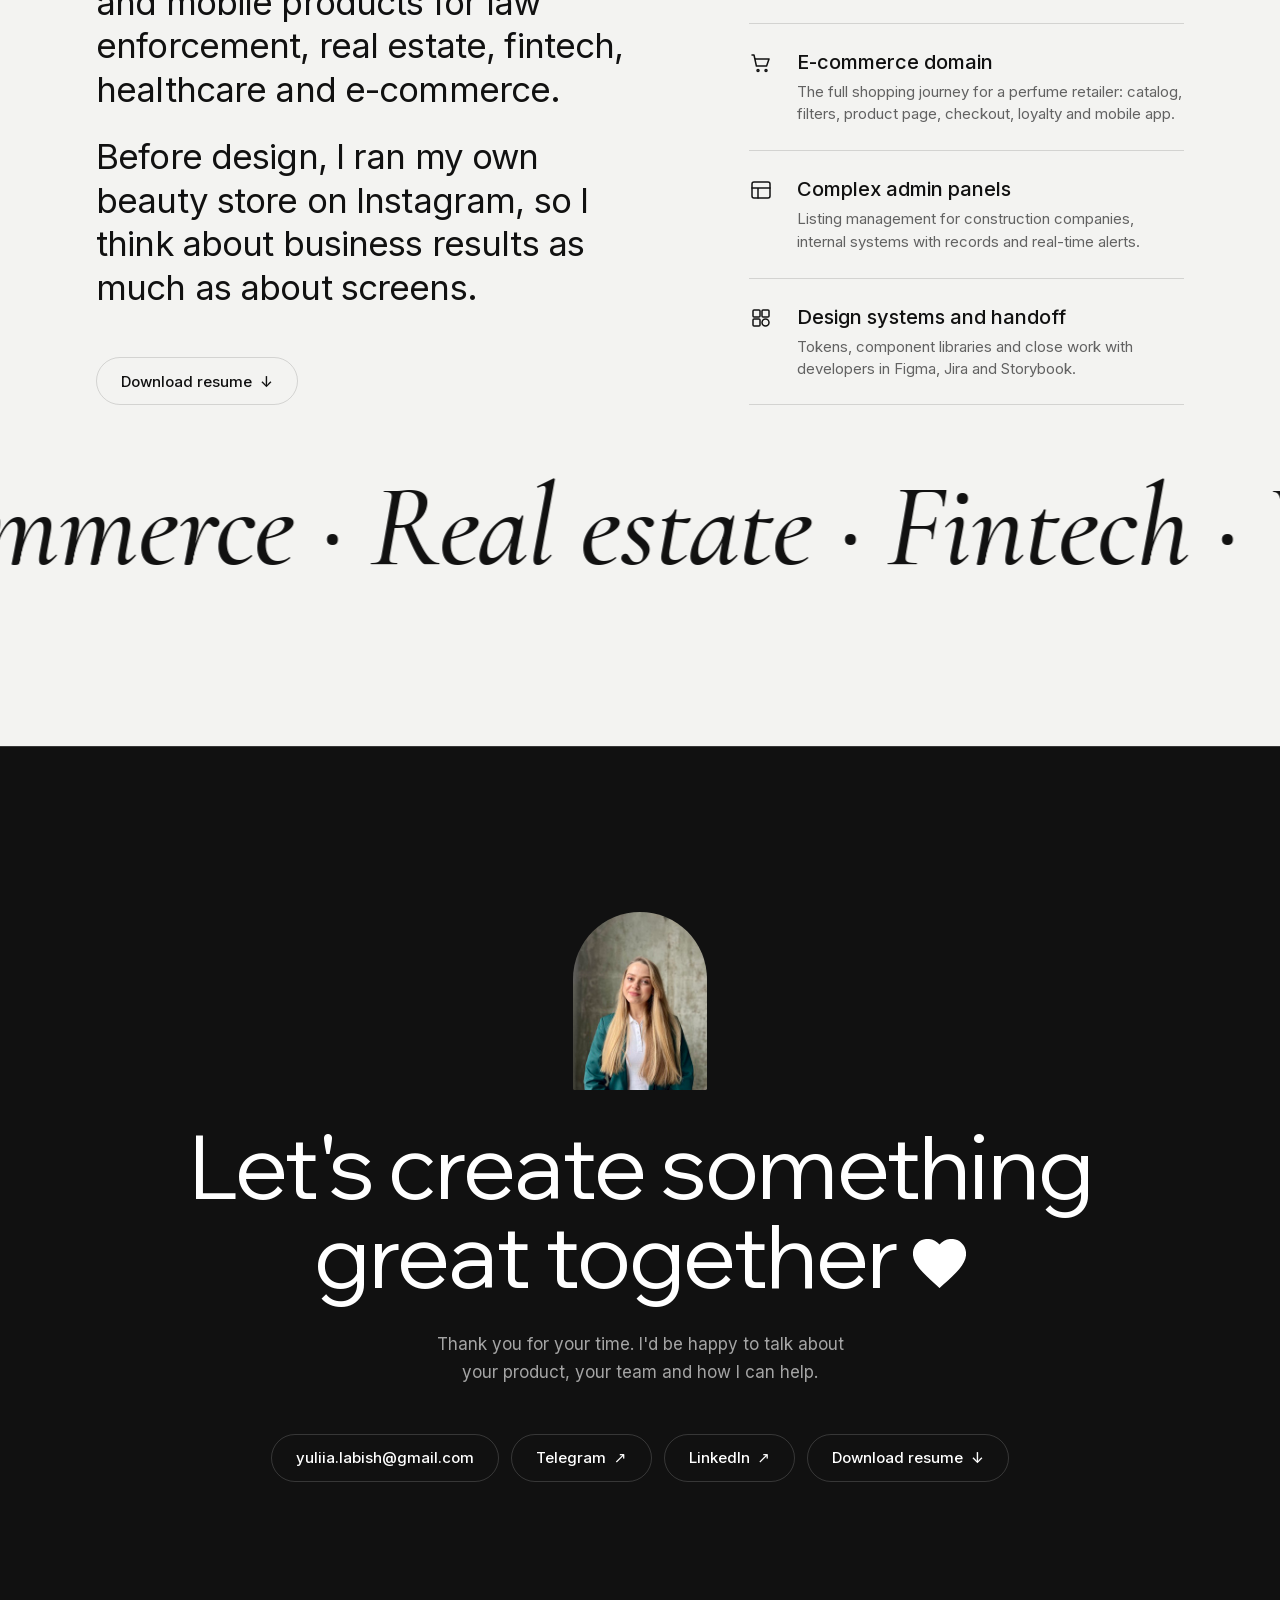
==== commit 7b6ec0b7: "Home case covers: scroll-linked zoom instead of the bottom-up wipe Co-Authored-By: Claude Opus 5.5 <" ====
--- a/index.html
+++ b/index.html
@@ -102,7 +102,7 @@
 
         <ul class="cards">
           <li class="card">
-            <div class="card__media reveal-img">
+            <div class="card__media">
               <picture><source media="(max-width: 767px)" srcset="assets/img/cases/nisha-perfume-m.webp 1200w, assets/img/cases/nisha-perfume-m-2x.webp 2400w" sizes="100vw" width="1200" height="1000"><img src="assets/img/cases/nisha-perfume.webp" srcset="assets/img/cases/nisha-perfume.webp 1200w, assets/img/cases/nisha-perfume-2x.webp 2400w" sizes="(min-width: 768px) 50vw, 100vw" width="1200" height="750" alt="Nisha Perfume product page for Angels' Share on desktop and mobile: volume options from 2 ml, rating and add-to-cart." loading="lazy"></picture>
             </div>
             <div class="card__body reveal-up">
@@ -114,7 +114,7 @@
           </li>
 
           <li class="card">
-            <div class="card__media reveal-img">
+            <div class="card__media">
               <picture><source media="(max-width: 767px)" srcset="assets/img/cases/flamingo-new-homes-m.webp 1200w, assets/img/cases/flamingo-new-homes-m-2x.webp 2400w" sizes="100vw" width="1200" height="1000"><img src="assets/img/cases/flamingo-new-homes.webp" srcset="assets/img/cases/flamingo-new-homes.webp 1200w, assets/img/cases/flamingo-new-homes-2x.webp 2400w" sizes="(min-width: 768px) 50vw, 100vw" width="1200" height="750" alt="Flamingo New Homes on desktop and mobile: the live catalog with complexes Soul Park, Nordica Residence and Resident State, and a map on a phone with a search area drawn around Lviv." loading="lazy"></picture>
             </div>
             <div class="card__body reveal-up">
@@ -126,7 +126,7 @@
           </li>
 
           <li class="card">
-            <div class="card__media reveal-img">
+            <div class="card__media">
               <picture><source media="(max-width: 767px)" srcset="assets/img/cases/lumina-glow-m.webp 1200w, assets/img/cases/lumina-glow-m-2x.webp 2400w" sizes="100vw" width="1200" height="1000"><img src="assets/img/cases/lumina-glow.webp" srcset="assets/img/cases/lumina-glow.webp 1200w, assets/img/cases/lumina-glow-2x.webp 2400w" sizes="(min-width: 768px) 50vw, 100vw" width="1200" height="750" alt="Lumina Glow on three phones: a ramen bowl scan with a B- grade, the skin dashboard with face scan results, and the 3-day free trial paywall." loading="lazy"></picture>
             </div>
             <div class="card__body reveal-up">
@@ -138,7 +138,7 @@
           </li>
 
           <li class="card">
-            <div class="card__media reveal-img">
+            <div class="card__media">
               <picture><source media="(max-width: 767px)" srcset="assets/img/cases/savvy-m.webp 1200w, assets/img/cases/savvy-m-2x.webp 2400w" sizes="100vw" width="1200" height="1000"><img src="assets/img/cases/savvy.webp" srcset="assets/img/cases/savvy.webp 1200w, assets/img/cases/savvy-2x.webp 2400w" sizes="(min-width: 768px) 50vw, 100vw" width="1200" height="750" alt="Savvy on a desktop screen and a phone: the creator dashboard with earnings, recent trades and performance by ETX, and a mobile dashboard." loading="lazy"></picture>
             </div>
             <div class="card__body reveal-up">
--- a/assets/css/style.css
+++ b/assets/css/style.css
@@ -91,6 +91,8 @@
   --stagger: 60ms;
   --ease: cubic-bezier(0.76, 0, 0.24, 1);
   --ease-out: cubic-bezier(0.22, 1, 0.36, 1);
+  --scale-hover: 1.06;   /* case cover zoom on hover */
+  --scale-scroll: 1.08;  /* case cover zoom while the card scrolls into view */
 }
 
 @media (min-width: 768px) {
@@ -500,32 +502,16 @@
   overflow: hidden;
 }
 
-/* phones: a tall 2 : 3 arch that shrinks with the screen height, so buttons, photo, name and the
-   "Based in" row fit one screen. Height left for the photo = screen − top padding
-   − meta row (gap + two lines) − bottom padding − the part of the name below the photo
-   (two lines × 0.86 minus the 0.85em of the first line on the photo ≈ 0.87em); width = height × 2/3.
-   It is never narrower than the first name ("Yuliia" ≈ 2.14em) plus air on both sides (2.45em),
-   so the first name always lies fully on the photo; on very short screens the hero then scrolls. */
+/* phones: a 3 : 4 arch the full width of the content, with the same side margins as the rest
+   of the page (decided 16.11.2026: the old 2 : 3 arch shrank with the screen height and left wider
+   margins in Safari). At 3 : 4 its height stays close to the old arch, so photo, name and the
+   "Based in" row still fit most phone screens; on very short screens the hero scrolls.
+   The first name ("Yuliia" ≈ 2.14em) always lies fully on the photo: the photo is ≈ 2.8em wide. */
 .hero__photo {
   position: relative;
-  width: max(
-    var(--text-display-stack) * 2.45,
-    min(
-      100% - var(--margin) * 2,
-      var(--size-photo),
-      (100vh - var(--space-9) - var(--space-5) * 2 - var(--text-small) * 3 - var(--text-display-stack) * 0.87) * 2 / 3
-    )
-  );
-  width: max(
-    var(--text-display-stack) * 2.45,
-    min(
-      100% - var(--margin) * 2,
-      var(--size-photo),
-      (100svh - var(--space-9) - var(--space-5) * 2 - var(--text-small) * 3 - var(--text-display-stack) * 0.87) * 2 / 3
-    )
-  );
+  width: min(100% - var(--margin) * 2, var(--size-photo));
   margin: 0 auto;
-  aspect-ratio: 2 / 3;
+  aspect-ratio: 3 / 4;
   overflow: hidden;
   border-radius: var(--radius-pill) var(--radius-pill) 0 0; /* arch with a straight bottom: the name changes colour along a crisp line */
   background: var(--surface);
@@ -765,17 +751,36 @@
   transition: transform var(--dur-slower) var(--ease-out);
 }
 /* at rest the whole cover shows; it zooms in only on hover */
-.card:hover .card__media img { transform: scale(1.06); }
+.card:hover .card__media img { transform: scale(var(--scale-hover)); }
+/* the cover is there from the start; while the card scrolls into view the picture inside the
+   frame settles from a slight zoom to its full size, in step with the scroll (no timer, nothing
+   hidden). It uses `scale`, so it adds up with the hover `transform`. Browsers without
+   scroll-driven animations simply show the cover still (16.11.2026, replaced the bottom-up wipe) */
+@supports (animation-timeline: view()) {
+  /* the timeline follows the frame, not the picture: the frame clips its content, so it
+     counts as a scroller of its own and the picture would always look fully in view */
+  .card__media { view-timeline: --cover block; }
+  .card__media img {
+    animation: cover-settle linear both;
+    animation-timeline: --cover;
+    animation-range: entry 0% cover 50%;
+  }
+}
+@keyframes cover-settle {
+  from { scale: var(--scale-scroll); }
+  to { scale: 1; }
+}
 
 /* reveal on scroll */
-.js .reveal-img { clip-path: inset(100% 0 0 0); transition: clip-path var(--dur-slower) var(--ease); }
-.js .reveal-img.is-in { clip-path: inset(0 0 0 0); }
 .js .reveal-up {
   opacity: 0;
   transform: translateY(var(--space-7));
   transition: opacity var(--dur-slow) var(--ease-out), transform var(--dur-slow) var(--ease-out);
 }
 .js .reveal-up.is-in { opacity: 1; transform: none; }
+/* case cards on the home page: the text under a cover only fades in with a small lift */
+.js .card__body.reveal-up { transform: translateY(var(--space-3)); }
+.js .card__body.reveal-up.is-in { transform: none; }
 
 .card__body {
   display: grid;
@@ -1125,7 +1130,6 @@
 
 @media (prefers-reduced-motion: reduce) {
   *, *::before, *::after { transition: none !important; animation: none !important; }
-  .js .reveal-img { clip-path: none; }
   .js .reveal-up { opacity: 1; transform: none; }
   .js .strengths li::after, .js .strengths::after { transform: none; }
   .js .strengths li::before, .js .strengths strong, .js .strengths li > span { opacity: 1; transform: none; }
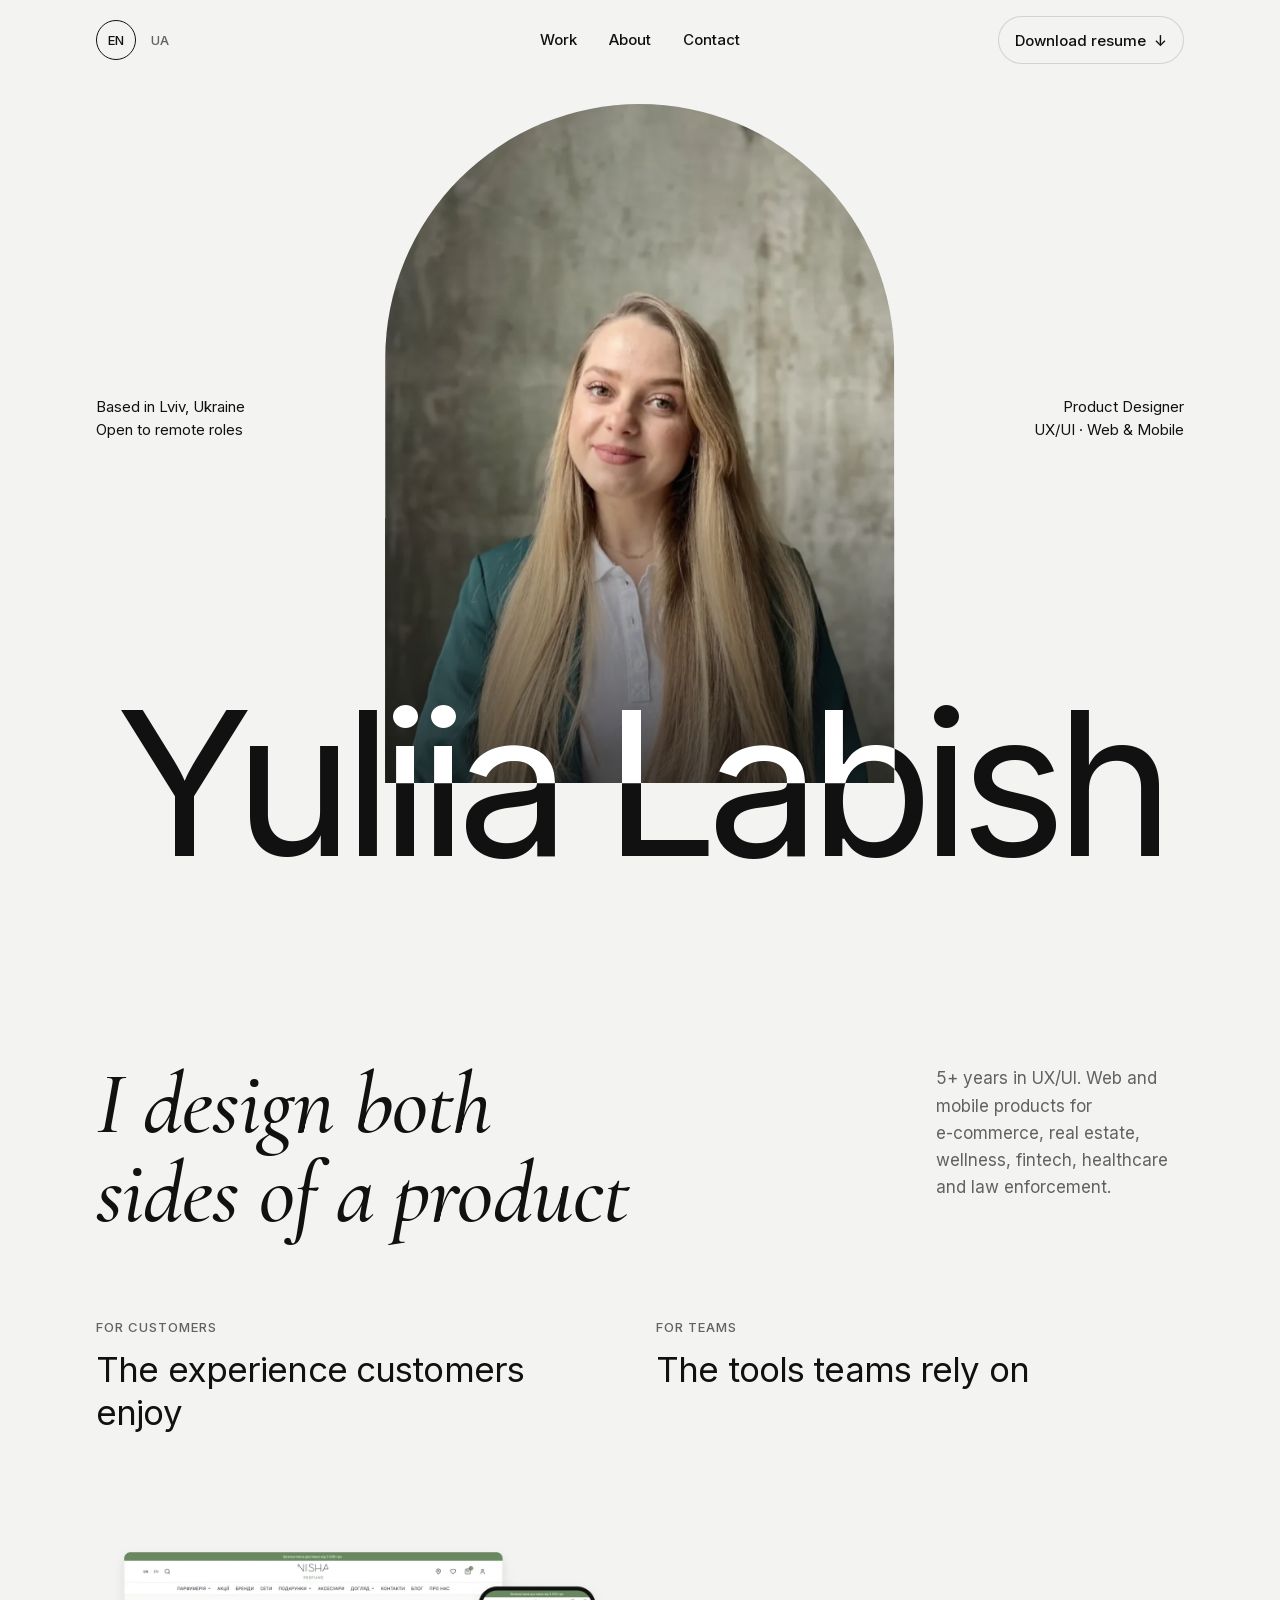
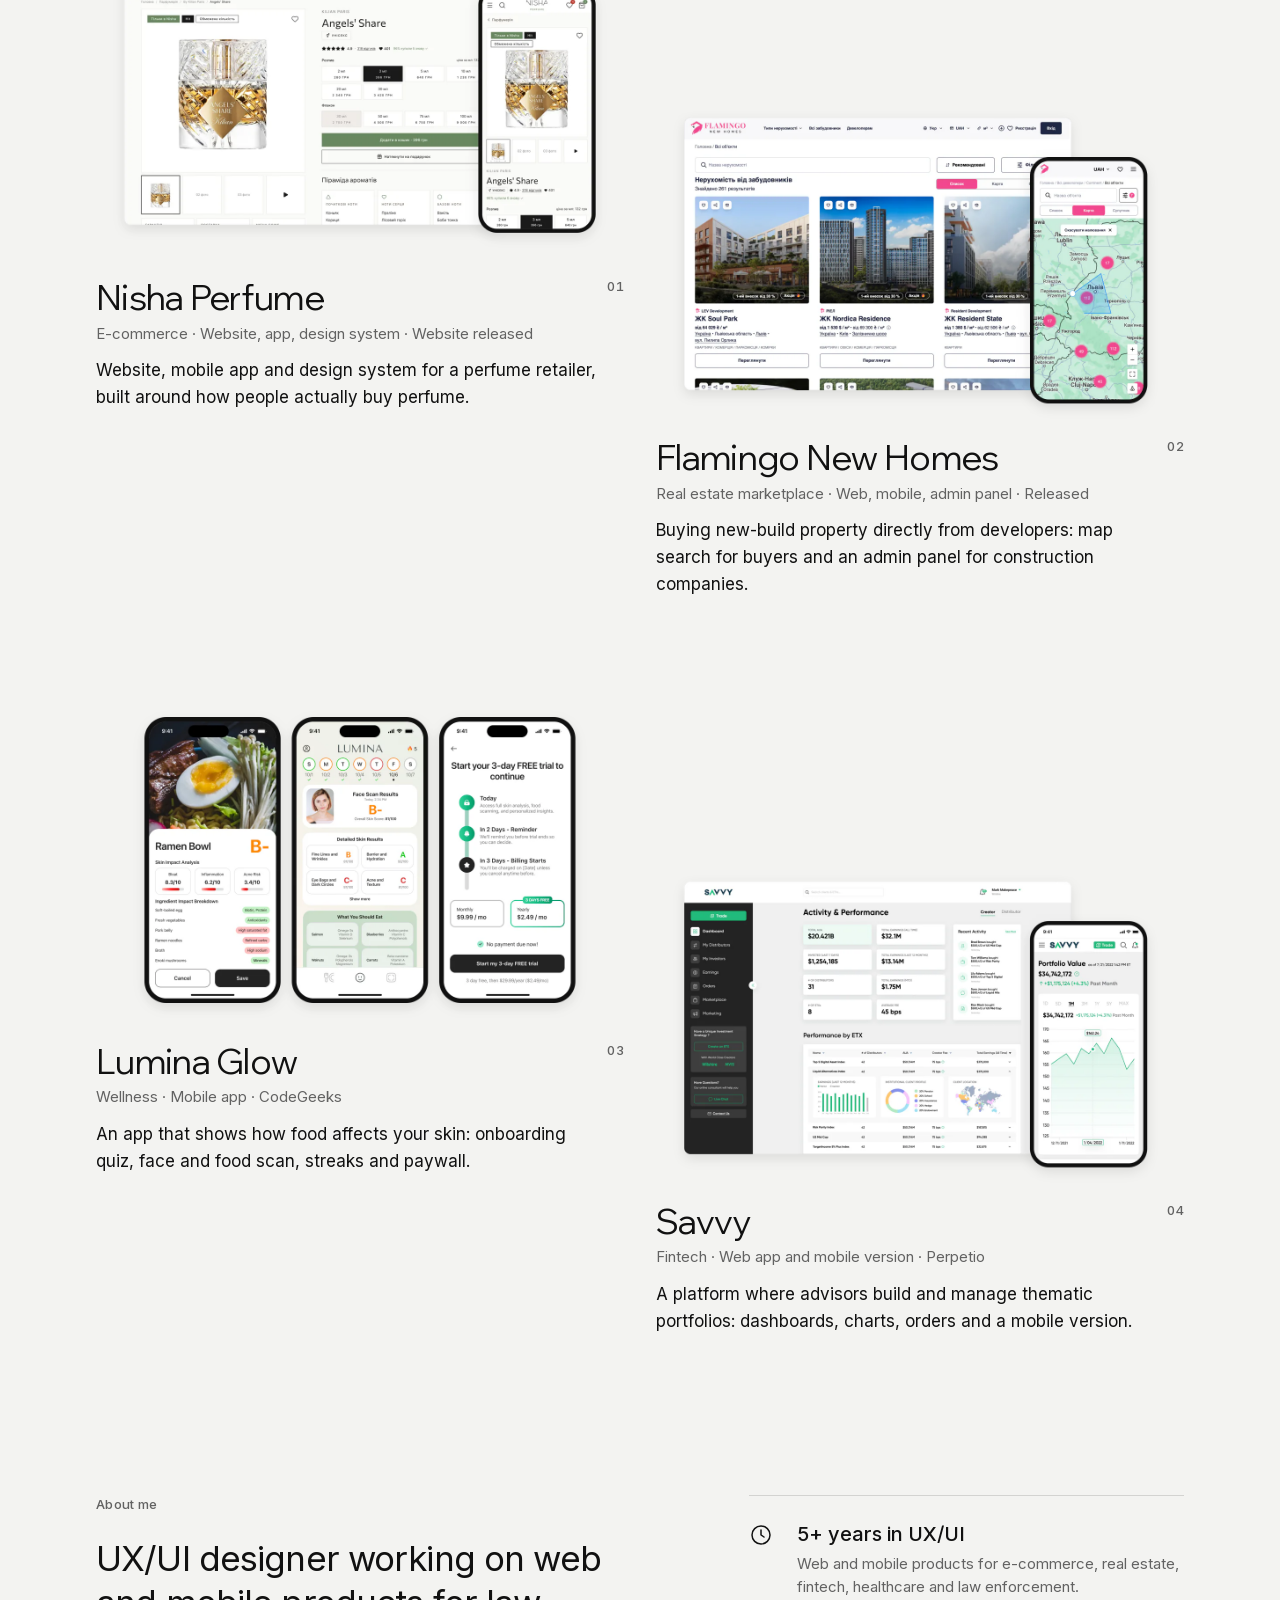
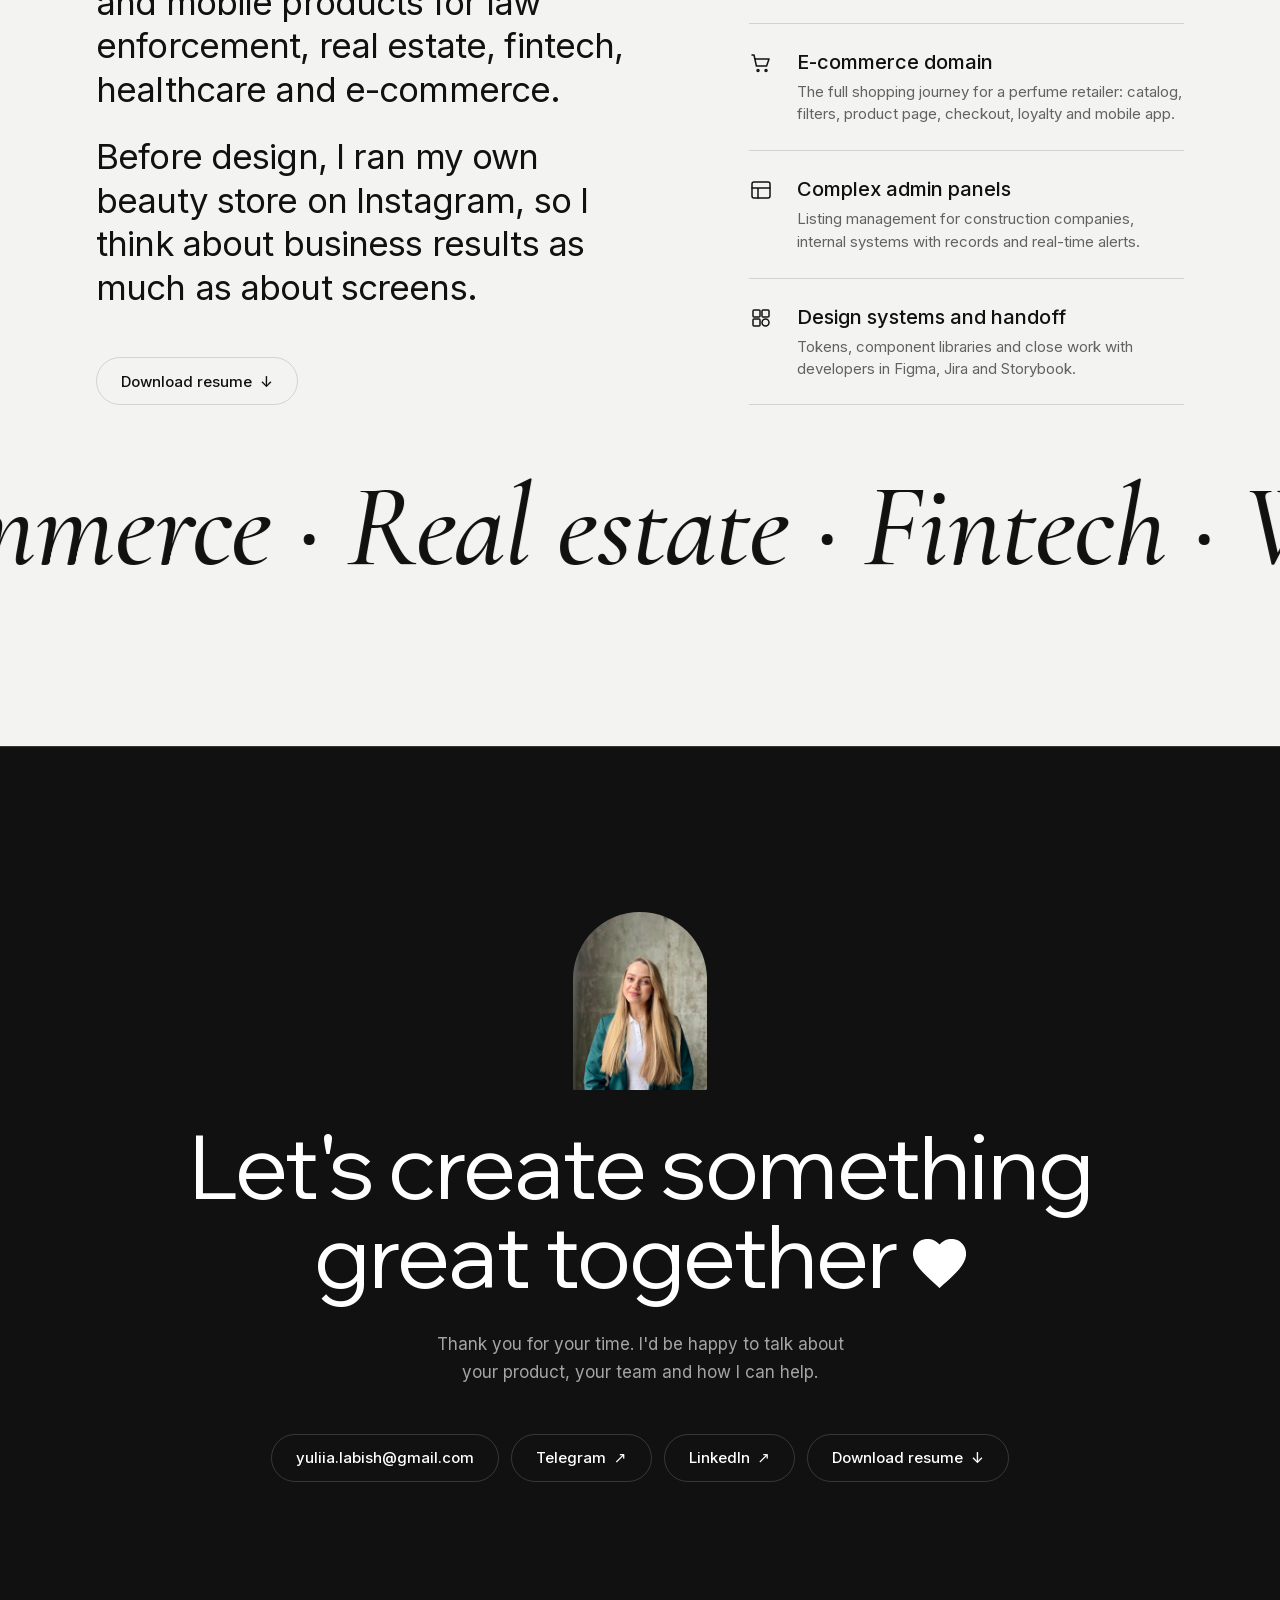
==== commit c5697160: "Sharper link preview image (2400x1260, larger text) Co-Authored-By: Claude Opus 5.5 <noreply@anthrop" ====
--- a/index.html
+++ b/index.html
@@ -29,9 +29,9 @@
   <meta property="og:title" content="Yuliia Labish · Product Designer (UX/UI)">
   <meta property="og:description" content="Yuliia Labish, Product Designer (UX/UI) from Lviv. Web and mobile products: e-commerce, real estate, wellness and fintech.">
   <meta property="og:url" content="https://yuliialabish.com/">
-  <meta property="og:image" content="https://yuliialabish.com/assets/img/brand/og-image.jpg">
-  <meta property="og:image:width" content="1200">
-  <meta property="og:image:height" content="630">
+  <meta property="og:image" content="https://yuliialabish.com/assets/img/brand/og-image-v2.jpg">
+  <meta property="og:image:width" content="2400">
+  <meta property="og:image:height" content="1260">
   <meta property="og:image:alt" content="Yuliia Labish, Product Designer · UX/UI · Web &amp; Mobile">
   <meta name="twitter:card" content="summary_large_image">
   <link rel="preload" as="image" type="image/webp" imagesrcset="assets/img/photo/yuliia-labish-700.webp 700w, assets/img/photo/yuliia-labish.webp 1000w" imagesizes="(max-width: 767px) calc(100vw - 40px), min(44vw, 640px)" fetchpriority="high">
